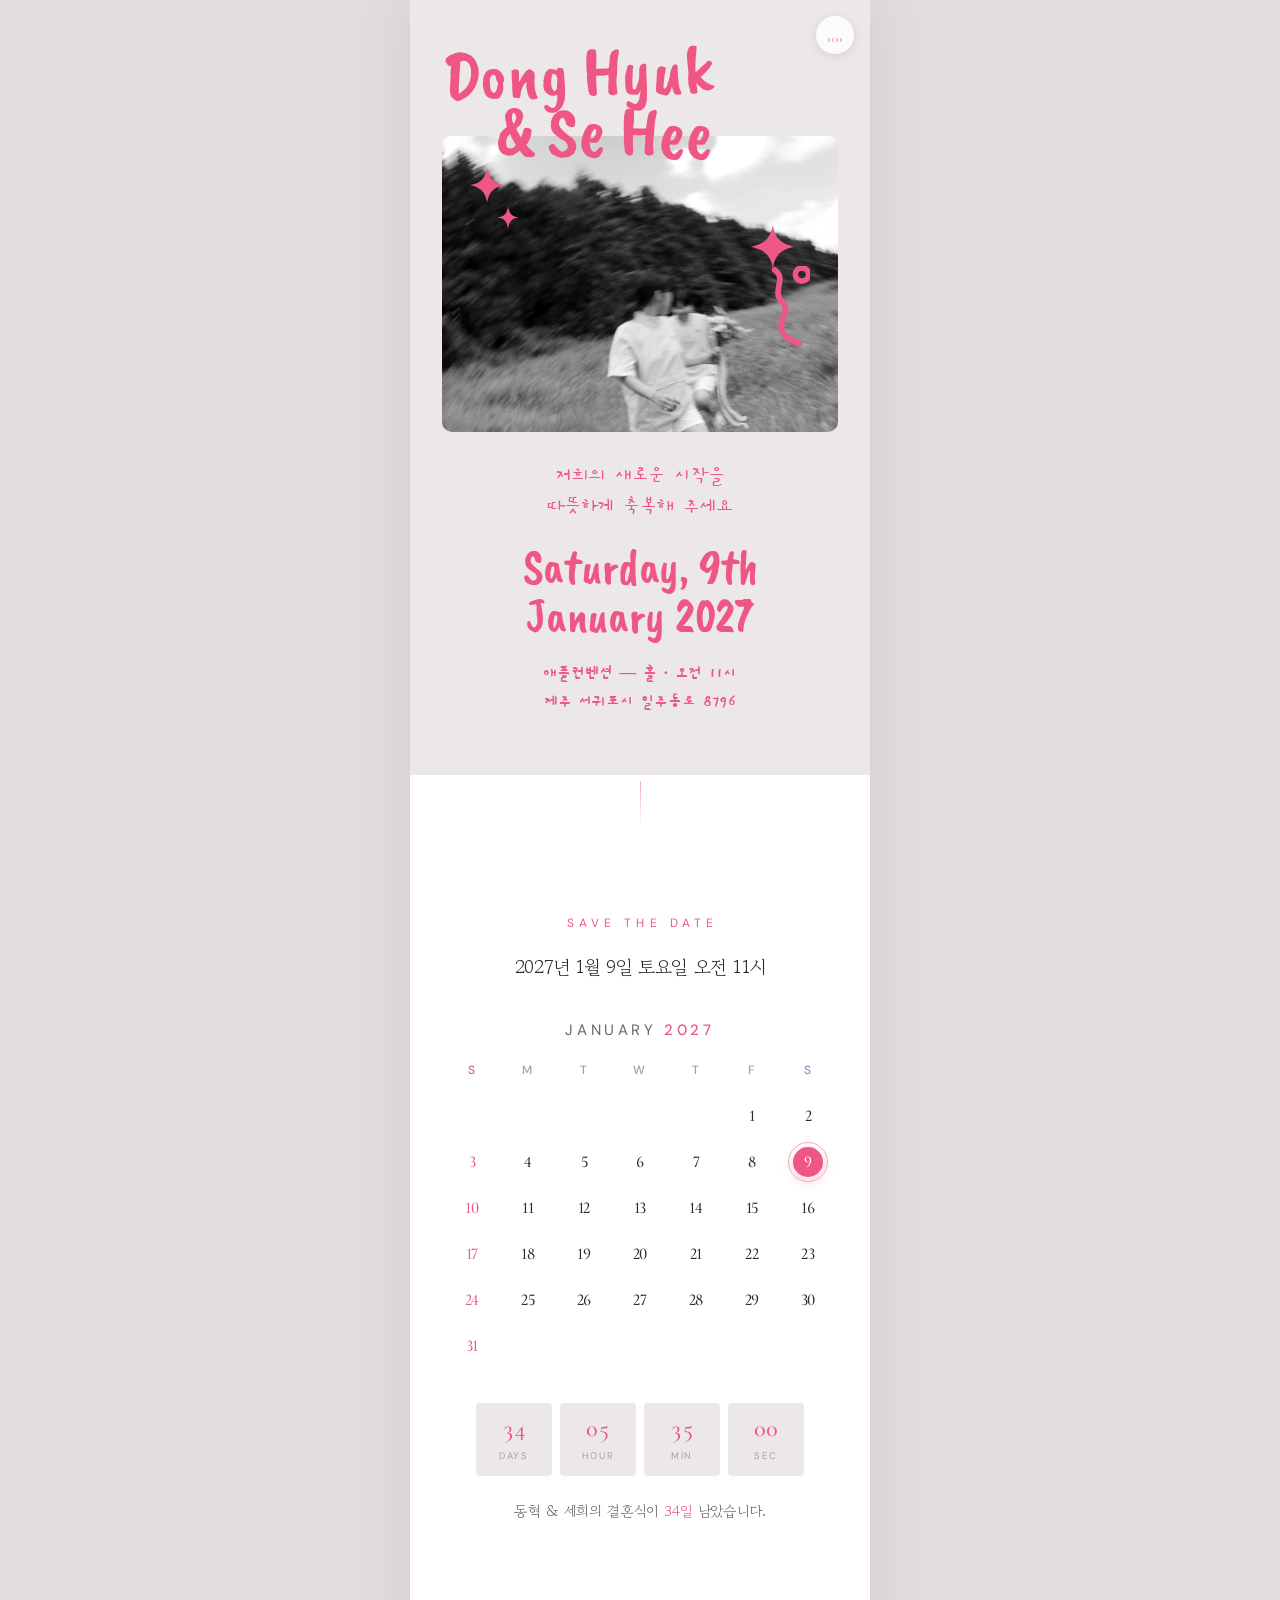
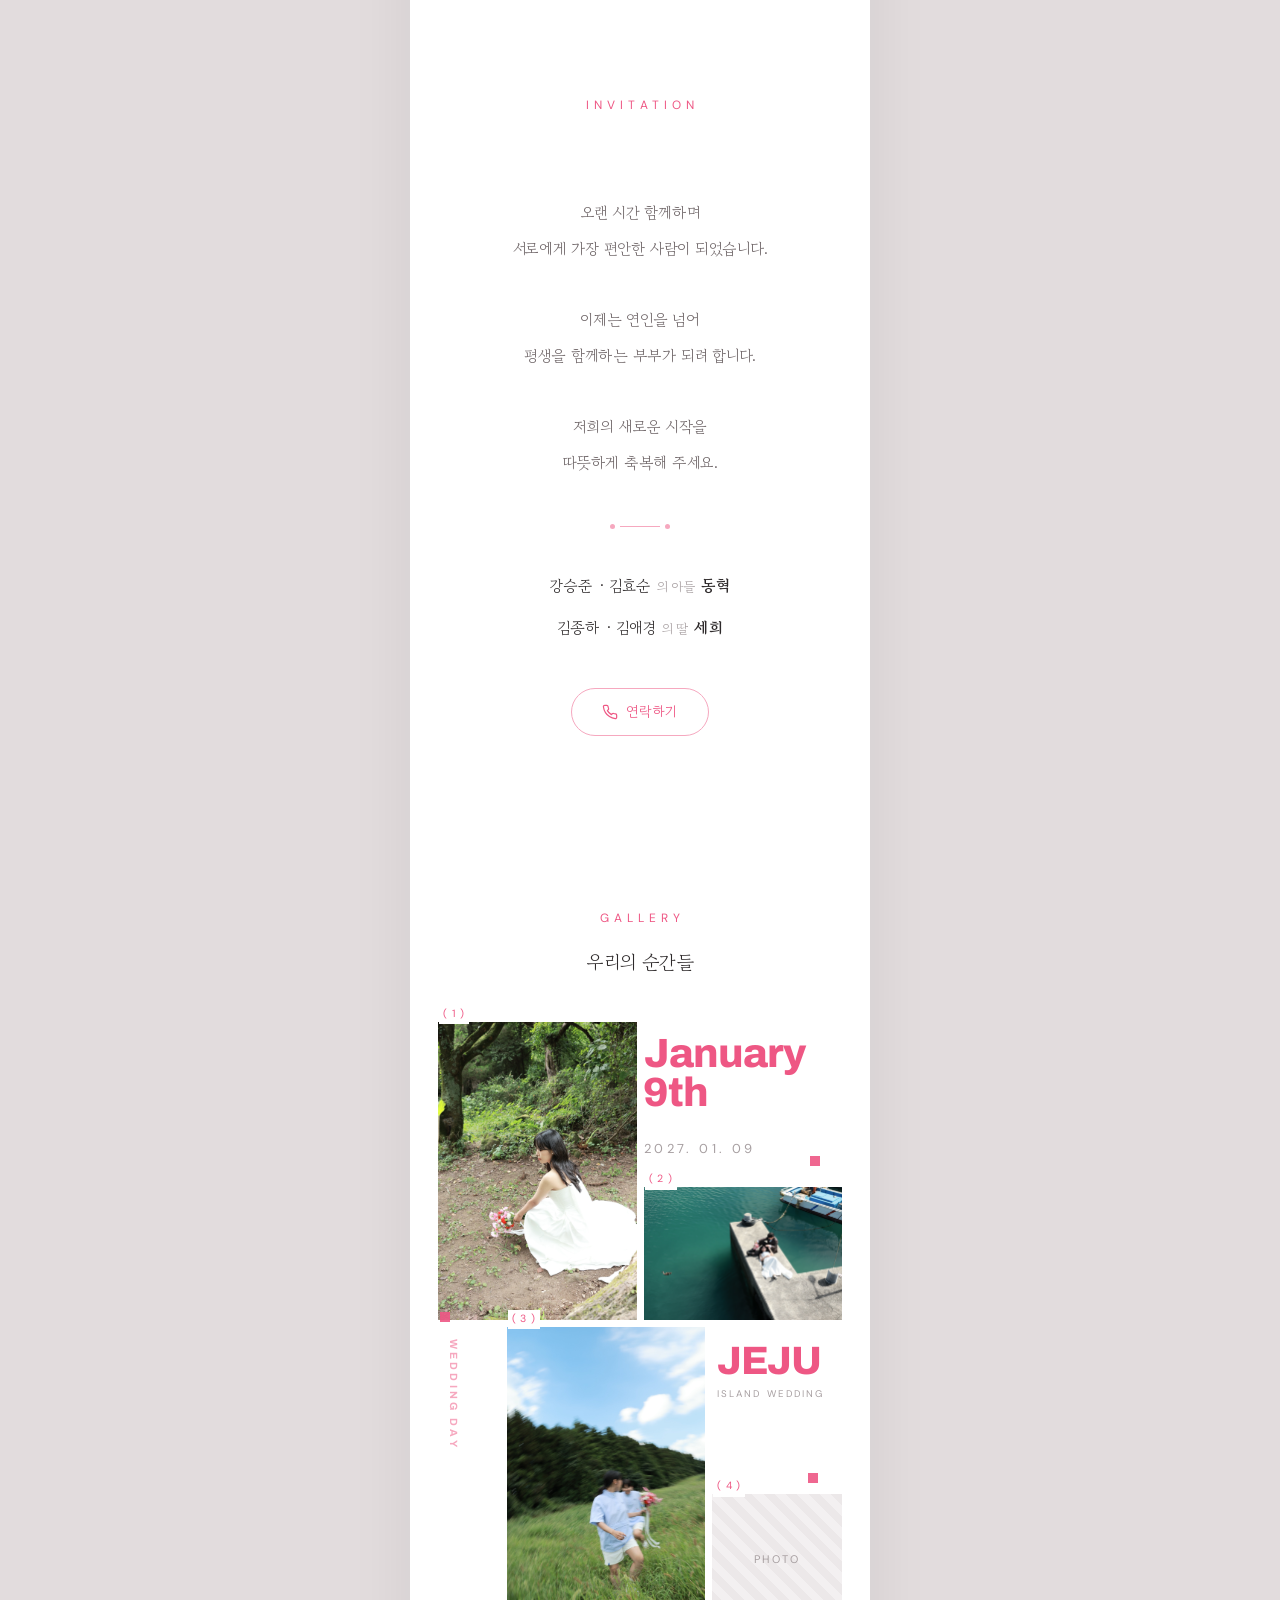
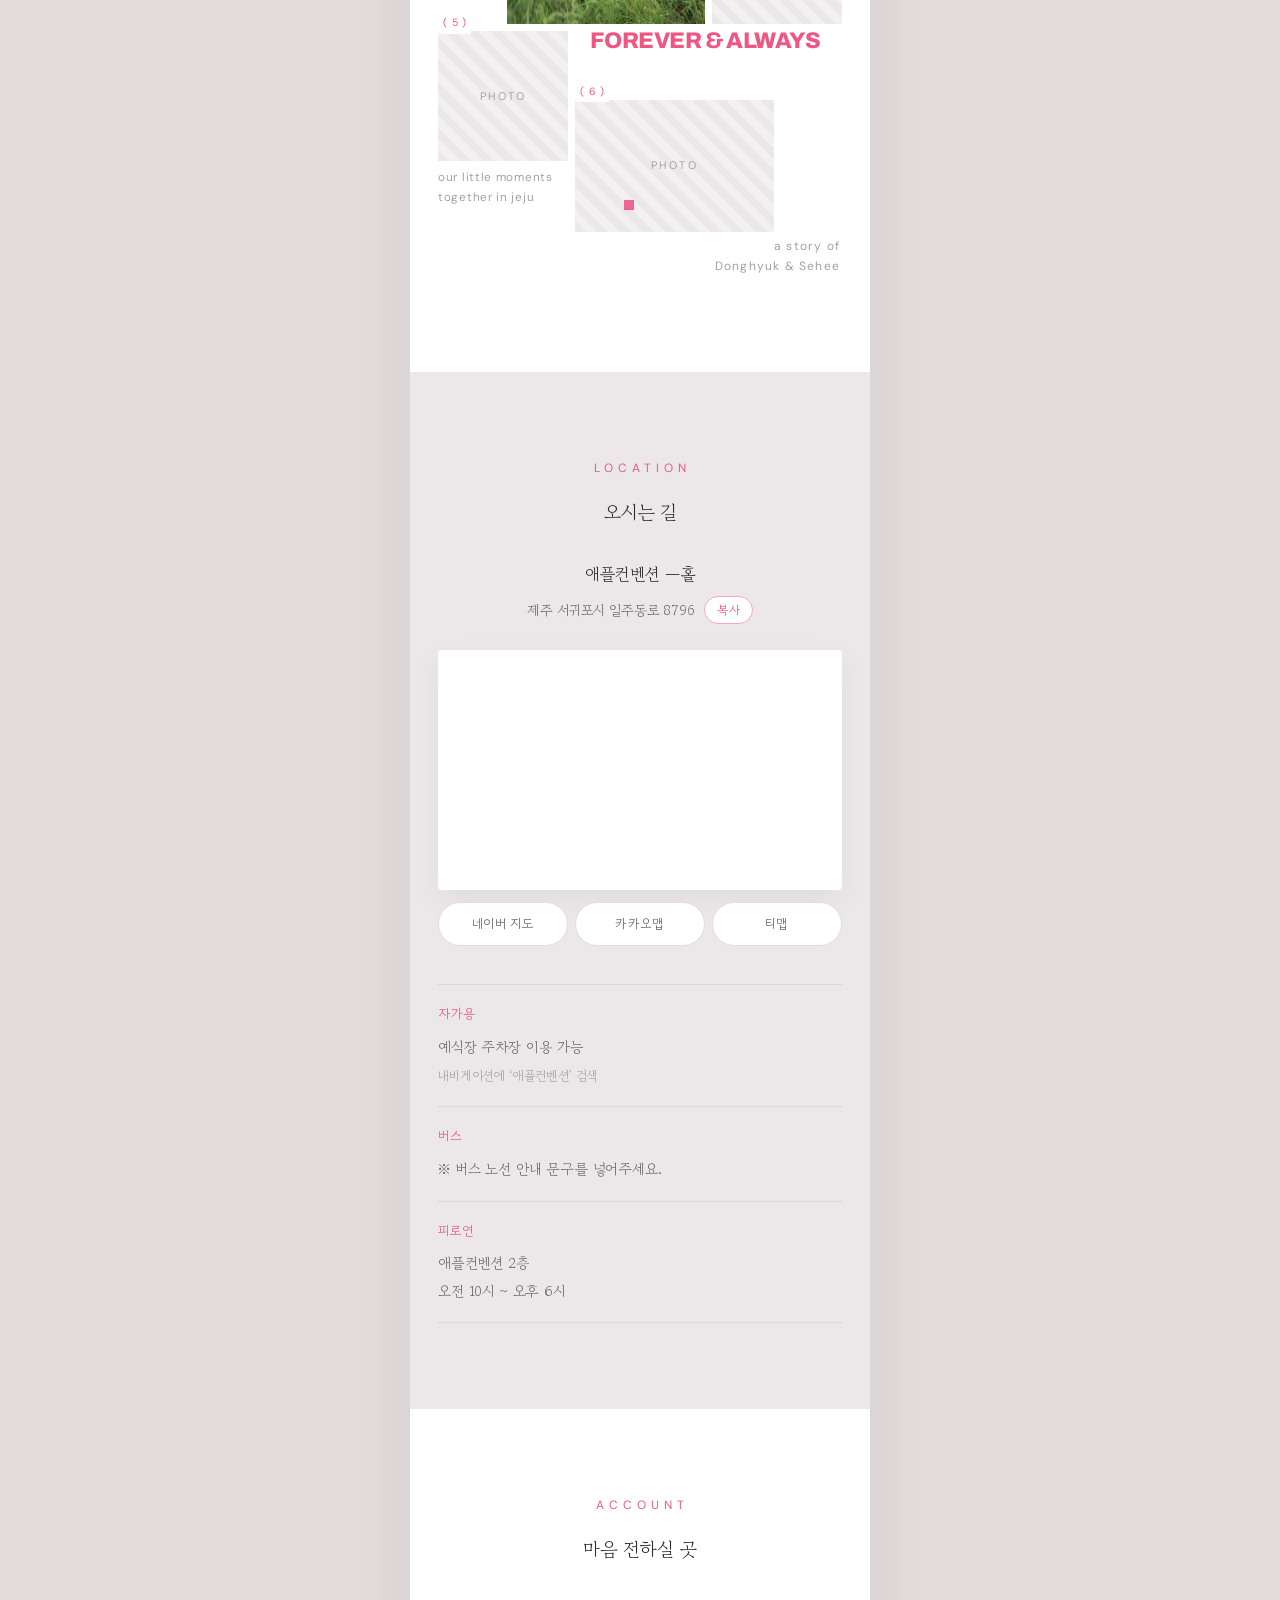
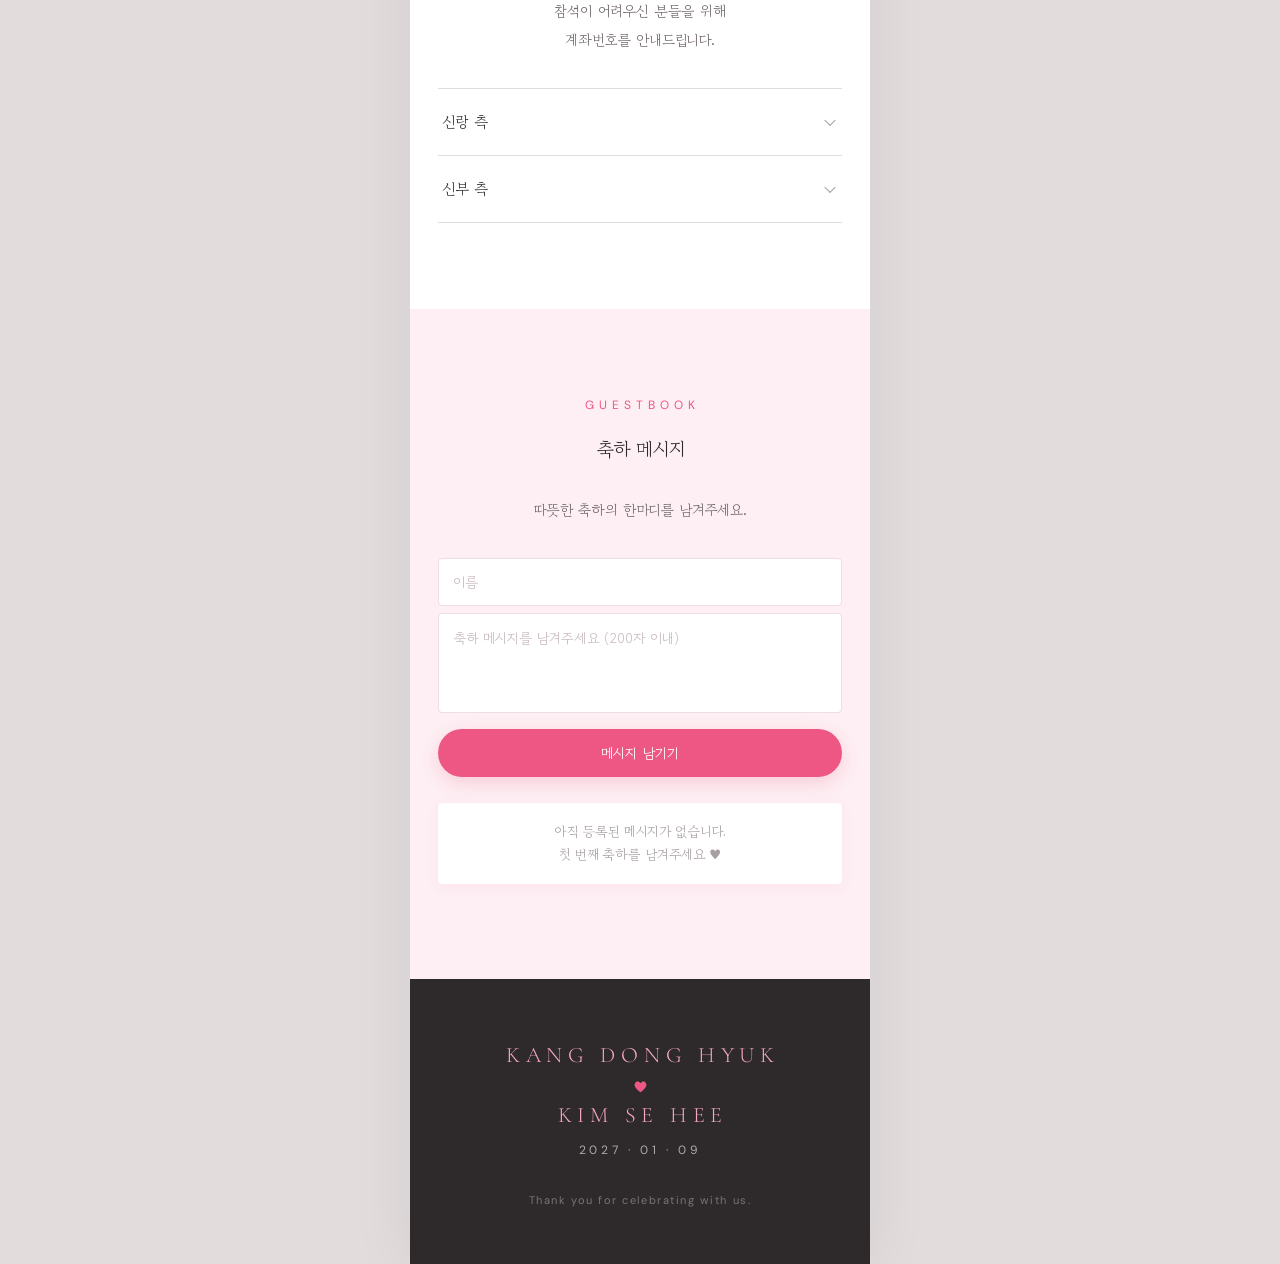
==== index.html @ 67ce6226 "🎉모청 v1" ====
<!doctype html>
<html lang="ko">
  <head>
    <meta charset="UTF-8" />
    <meta
      name="viewport"
      content="width=device-width, initial-scale=1.0, maximum-scale=1.0, user-scalable=no"
    />
    <title>강동혁 ♥ 김세희 결혼합니다</title>

    <meta property="og:type" content="website" />
    <meta property="og:title" content="강동혁 ♥ 김세희 결혼합니다" />
    <meta
      property="og:description"
      content="2027년 1월 9일 토요일 오전 11시, 애플컨벤션"
    />
    <meta property="og:image" content="images/photo3.jpg" />

    <link rel="preconnect" href="https://fonts.googleapis.com" />
    <link rel="preconnect" href="https://fonts.gstatic.com" crossorigin />
    <link
      href="https://fonts.googleapis.com/css2?family=Archivo:wght@700;800&family=Caveat+Brush&family=DM+Sans:wght@400;500&family=Pacifico&family=Gaegu:wght@400;700&family=Gowun+Batang:wght@400;700&family=Gowun+Dodum&family=Parisienne&family=Cormorant+Garamond:wght@300;400;500&display=swap"
      rel="stylesheet"
    />
    <link rel="stylesheet" href="style.css" />
  </head>
  <body>
    <!-- ===== BGM 토글 ===== -->
    <button
      class="bgm-btn"
      id="bgmBtn"
      type="button"
      aria-label="배경음악 재생/정지"
      aria-pressed="false"
    >
      <span class="bgm-ico" aria-hidden="true">
        <i></i><i></i><i></i><i></i>
      </span>
    </button>
    <audio id="bgm" loop preload="none" src="audio/bgm.mp3"></audio>

    <main class="wrap">
      <!-- ===== 1. HERO ===== -->
      <section class="hero" id="hero">
        <!-- =========================================================
         [보류] 기존 히어로 — 스냅 위에 손글씨 이름 / 손그림 데코 버전
         되돌리려면 아래 주석을 풀고(안쪽 [[ ]] 는 주석 기호로 복원), 현재의 .hero__poster 블록을 지우세요.
         ========================================================= -->
        <!--
    <div class="hero__photo">
          <img
            src="images/photo3.jpg"
            alt="신랑 강동혁과 신부 김세희의 웨딩 스냅 사진"
          />
          <div class="hero__veil"></div>

          <p class="hero__quote reveal">
            LOVE IS NOT FINDING SOMEONE TO LIVE WITH,<br />
            BUT FINDING SOMEONE YOU<br />
            CANNOT LIVE WITHOUT.
          </p>
          <p class="hero__date-en reveal">2027. 01. 09</p>

          [[ 손그림 데코 ]]
          <svg
            class="doodle doodle--ring"
            viewBox="0 0 90 60"
            aria-hidden="true"
          >
            <circle cx="32" cy="32" r="20" />
            <circle cx="56" cy="26" r="20" />
          </svg>
          <svg
            class="doodle doodle--star"
            viewBox="0 0 48 48"
            aria-hidden="true"
          >
            <path
              d="M24 3 L29 18 L45 18 L32 28 L37 44 L24 34 L11 44 L16 28 L3 18 L19 18 Z"
            />
          </svg>
          <svg
            class="doodle doodle--heart"
            viewBox="0 0 40 36"
            aria-hidden="true"
          >
            <path
              d="M20 33 C6 23 2 15 7 9 C11 4 18 6 20 11 C22 6 29 4 33 9 C38 15 34 23 20 33 Z"
            />
          </svg>

          <h1 class="hero__names reveal">
            <span>Dong&nbsp;Hyuk</span>
            <span class="amp">&amp;</span>
            <span>Se&nbsp;Hee</span>
          </h1>
          <p class="hero__sub reveal">TWO LIVES, ONE LOVE</p>
        </div>
    -->

        <!-- ===== 첫페이지 레퍼런스 2 — 마커 손글씨 포스터 ===== -->
        <!-- =========================================================
             [보류] 레퍼런스 2 — 마커 손글씨 포스터 버전
             ========================================================= -->

        <div class="hero__board">
          <h1 class="hero__hand reveal">
            <span>Dong Hyuk</span>
            <span>&amp; Se Hee</span>
          </h1>

          <figure class="hero__shot reveal">
            <img
              src="images/photo3.jpg"
              alt="신랑 강동혁과 신부 김세희의 웨딩 스냅 사진"
            />

            <!-- [[ 손그림 낙서 ]] -->
            <svg class="hd hd--spark" viewBox="0 0 54 76" aria-hidden="true">
              <path
                d="M18 0 C20 11 25 16 36 18 C25 20 20 25 18 36 C16 25 11 20 0 18 C11 16 16 11 18 0 Z"
              />
              <path
                d="M40 40 C41 48 44 51 51 52 C44 53 41 56 40 64 C39 56 36 53 29 52 C36 51 39 48 40 40 Z"
              />
            </svg>
            <svg class="hd hd--star" viewBox="0 0 44 44" aria-hidden="true">
              <path
                d="M22 0 C24 13 30 19 44 22 C30 25 24 31 22 44 C20 31 14 25 0 22 C14 19 20 13 22 0 Z"
              />
            </svg>
            <svg class="hd hd--swirl" viewBox="0 0 46 86" aria-hidden="true">
              <path
                d="M8 4 C22 14 4 26 16 38 C27 49 8 60 18 72 C22 77 28 80 34 82"
              />
              <circle cx="37" cy="9" r="7" />
            </svg>
          </figure>

          <p class="hero__note reveal">
            저희의 새로운 시작을<br />따뜻하게 축복해 주세요
          </p>

          <p class="hero__big reveal">Saturday, 9th<br />January 2027</p>

          <p class="hero__where reveal">
            애플컨벤션 — 홀 · 오전 11시<br />제주 서귀포시 일주동로 8796
          </p>
        </div>

        <!-- ===== 첫페이지 레퍼런스 1 — 핑크 손글씨 포스터 ===== -->
        <!-- <div class="hero__poster">
          <img
            class="hero__bg"
            src="images/photo3.jpg"
            alt="신랑 강동혁과 신부 김세희의 웨딩 스냅 사진"
          />
          <span class="hero__wash" aria-hidden="true"></span>

          <p class="hero__type reveal">
            LOVE IS NOT FINDING SOMEONE TO LIVE WITH,<br />
            BUT FINDING SOMEONE YOU<br />
            CANNOT LIVE WITHOUT.
          </p>

          <p class="hero__stamp reveal">2027.01.09</p>

          <p class="hero__motto reveal">TWO LIVES<br />ONE LOVE</p>

          <h1 class="hero__script reveal">
            <span>Dong Hyuk</span>
            <span>&amp; Se Hee</span>
          </h1>

          <svg class="dd dd--ring" viewBox="0 0 92 62" aria-hidden="true">
            <circle cx="33" cy="33" r="21" />
            <circle cx="58" cy="26" r="21" />
          </svg>
          <svg class="dd dd--heart1" viewBox="0 0 40 36" aria-hidden="true">
            <path
              d="M20 33 C6 23 2 15 7 9 C11 4 18 6 20 11 C22 6 29 4 33 9 C38 15 34 23 20 33 Z"
            />
          </svg>
          <svg class="dd dd--heart2" viewBox="0 0 40 36" aria-hidden="true">
            <path
              d="M20 33 C6 23 2 15 7 9 C11 4 18 6 20 11 C22 6 29 4 33 9 C38 15 34 23 20 33 Z"
            />
          </svg>
          <svg class="dd dd--curl" viewBox="0 0 34 42" aria-hidden="true">
            <path
              d="M30 5 C18 -1 5 9 10 21 C13 30 26 31 27 23 C28 16 16 14 10 21 C4 28 8 37 16 39"
            />
          </svg>
          <svg class="dd dd--arrow" viewBox="0 0 38 48" aria-hidden="true">
            <path d="M9 3 C26 7 34 19 25 29 C19 37 9 35 7 27" />
            <path d="M3 36 L8 26 L17 31" />
          </svg>
          <svg class="dd dd--star1" viewBox="0 0 48 46" aria-hidden="true">
            <path
              d="M24 3 L30 17 L45 18 L33 28 L37 43 L24 34 L11 43 L15 28 L3 18 L18 17 Z"
            />
          </svg>
          <svg class="dd dd--star2" viewBox="0 0 48 46" aria-hidden="true">
            <path
              d="M24 2 L31 16 L46 18 L34 28 L38 44 L24 35 L10 44 L14 28 L2 18 L17 16 Z"
            />
          </svg>
          <svg class="dd dd--cam" viewBox="0 0 64 46" aria-hidden="true">
            <path
              d="M7 13 h9 l4-6 h24 l4 6 h9 a4 4 0 0 1 4 4 v21 a4 4 0 0 1 -4 4 H7 a4 4 0 0 1 -4 -4 V17 a4 4 0 0 1 4 -4 Z"
            />
            <circle cx="32" cy="27" r="9" />
          </svg>
          <svg class="dd dd--sign" viewBox="0 0 58 28" aria-hidden="true">
            <path
              d="M2 19 C8 6 15 8 14 17 C13 24 21 23 25 15 C28 8 33 8 33 16 C33 23 41 23 47 12 C50 7 54 6 56 9"
            />
          </svg>
        </div> -->

        <!-- <div class="hero__info">
          <p class="hero__kr">강동혁 <em>&amp;</em> 김세희</p>
          <p class="hero__meta">
            2027년 1월 9일 토요일 오전 11시<br />애플컨벤션
          </p>
        </div> -->

        <span class="scroll-hint" aria-hidden="true"></span>
      </section>

      <!-- ===== 2. 캘린더 & D-DAY ===== -->
      <section class="sec sec--date">
        <p class="sec__eyebrow reveal">SAVE THE DATE</p>
        <h2 class="sec__title reveal">2027년 1월 9일 토요일 오전 11시</h2>

        <div class="calendar reveal" id="calendar">
          <p class="calendar__month">JANUARY <b>2027</b></p>
          <table class="calendar__table">
            <thead>
              <tr>
                <th class="sun">S</th>
                <th>M</th>
                <th>T</th>
                <th>W</th>
                <th>T</th>
                <th>F</th>
                <th class="sat">S</th>
              </tr>
            </thead>
            <tbody id="calBody"></tbody>
          </table>
        </div>

        <div class="dday reveal" id="dday">
          <ul class="dday__clock">
            <li><b id="ddD">00</b><span>DAYS</span></li>
            <li><b id="ddH">00</b><span>HOUR</span></li>
            <li><b id="ddM">00</b><span>MIN</span></li>
            <li><b id="ddS">00</b><span>SEC</span></li>
          </ul>
          <p class="dday__msg" id="ddayMsg"></p>
        </div>
      </section>

      <!-- ===== 3. 초대글 ===== -->
      <section class="sec sec--invite">
        <p class="sec__eyebrow reveal">INVITATION</p>
        <h2 class="sec__title reveal">소중한 분들을 초대합니다</h2>

        <p class="invite__msg reveal">
          오랜 시간 함께하며<br />
          서로에게 가장 편안한 사람이 되었습니다.<br /><br />
          이제는 연인을 넘어<br />
          평생을 함께하는 부부가 되려 합니다.<br /><br />
          저희의 새로운 시작을<br />
          따뜻하게 축복해 주세요.
        </p>

        <div class="divider reveal"><span></span></div>

        <ul class="parents reveal">
          <li>
            <span class="parents__name">강승준 · 김효순</span>
            <span class="parents__rel">의 아들</span>
            <strong>동혁</strong>
          </li>
          <li>
            <span class="parents__name">김종하 · 김애경</span>
            <span class="parents__rel">의 딸</span>
            <strong>세희</strong>
          </li>
        </ul>

        <button
          class="btn btn--line reveal"
          type="button"
          data-sheet-open="contactSheet"
        >
          <svg class="btn__ico" viewBox="0 0 24 24" aria-hidden="true">
            <path
              d="M22 16.92v3a2 2 0 0 1-2.18 2 19.79 19.79 0 0 1-8.63-3.07 19.5 19.5 0 0 1-6-6A19.79 19.79 0 0 1 2.12 4.18 2 2 0 0 1 4.11 2h3a2 2 0 0 1 2 1.72c.12.96.36 1.9.7 2.81a2 2 0 0 1-.45 2.11L8.09 9.91a16 16 0 0 0 6 6l1.27-1.27a2 2 0 0 1 2.11-.45c.91.34 1.85.58 2.81.7A2 2 0 0 1 22 16.92Z"
            />
          </svg>
          연락하기
        </button>
      </section>

      <!-- ===== 4. 갤러리 ===== -->
      <section class="sec sec--gallery">
        <p class="sec__eyebrow reveal">GALLERY</p>
        <h2 class="sec__title reveal">우리의 순간들</h2>

        <div class="mosaic" id="mosaic">
          <figure class="mosaic__item m1 reveal" data-idx="0">
            <span class="mosaic__no">( 1 )</span>
            <img src="images/photo1.jpg" alt="웨딩 스냅 1" loading="lazy" />
          </figure>
          <figure class="mosaic__item m2 reveal" data-idx="1">
            <span class="mosaic__no">( 2 )</span>
            <img src="images/photo2.jpg" alt="웨딩 스냅 2" loading="lazy" />
          </figure>
          <figure class="mosaic__item m3 reveal" data-idx="2">
            <span class="mosaic__no">( 3 )</span>
            <img src="images/photo3.jpg" alt="웨딩 스냅 3" loading="lazy" />
          </figure>

          <!-- 사진 추가 자리 (images/photo4.jpg … 넣고 placeholder 클래스만 지우면 됩니다) -->
          <figure class="mosaic__item m4 placeholder reveal">
            <span class="mosaic__no">( 4 )</span>
          </figure>
          <figure class="mosaic__item m5 placeholder reveal">
            <span class="mosaic__no">( 5 )</span>
          </figure>
          <figure class="mosaic__item m6 placeholder reveal">
            <span class="mosaic__no">( 6 )</span>
          </figure>

          <!-- 여백을 채우는 웨딩 타이포 (장식용) -->
          <p class="gw gw--just reveal" aria-hidden="true">
            <span>January</span><span>9th</span>
          </p>
          <p class="gw gw--date reveal" aria-hidden="true">2027. 01. 09</p>
          <p class="gw gw--vert reveal" aria-hidden="true">WEDDING DAY</p>
          <p class="gw gw--jeju reveal" aria-hidden="true">
            <b>JEJU</b><span>ISLAND WEDDING</span>
          </p>
          <p class="gw gw--forever reveal" aria-hidden="true">
            forever &amp; always
          </p>
          <p class="gw gw--note reveal" aria-hidden="true">
            our little moments<br />together in jeju
          </p>

          <i class="sq sq1" aria-hidden="true"></i>
          <i class="sq sq2" aria-hidden="true"></i>
          <i class="sq sq3" aria-hidden="true"></i>
          <i class="sq sq4" aria-hidden="true"></i>
          <span class="mosaic__caption" aria-hidden="true"
            >a story of<br />Donghyuk &amp; Sehee</span
          >
        </div>
      </section>

      <!-- ===== 5. 오시는 길 ===== -->
      <section class="sec sec--map">
        <p class="sec__eyebrow reveal">LOCATION</p>
        <h2 class="sec__title reveal">오시는 길</h2>

        <p class="map__place reveal">애플컨벤션 —홀</p>
        <p class="map__addr reveal">
          제주 서귀포시 일주동로 8796
          <button
            class="chip chip--copy"
            type="button"
            data-copy="제주 서귀포시 일주동로 8796"
            data-label="주소"
          >
            복사
          </button>
        </p>

        <div class="map__embed reveal">
          <iframe
            title="애플컨벤션 위치 지도"
            src="https://maps.google.com/maps?q=%EC%A0%9C%EC%A3%BC%20%EC%84%9C%EA%B7%80%ED%8F%AC%EC%8B%9C%20%EC%9D%BC%EC%A3%BC%EB%8F%99%EB%A1%9C%208796&z=16&output=embed"
            loading="lazy"
            referrerpolicy="no-referrer-when-downgrade"
          ></iframe>
        </div>

        <div class="map__apps reveal">
          <a
            class="btn btn--app"
            href="https://map.naver.com/p/search/제주%20서귀포시%20일주동로%208796"
            target="_blank"
            rel="noopener"
            >네이버 지도</a
          >
          <a
            class="btn btn--app"
            href="https://map.kakao.com/?q=제주%20서귀포시%20일주동로%208796"
            target="_blank"
            rel="noopener"
            >카카오맵</a
          >
          <a
            class="btn btn--app"
            href="https://tmap.life/route?goalname=애플컨벤션"
            target="_blank"
            rel="noopener"
            >티맵</a
          >
        </div>

        <dl class="way reveal">
          <div>
            <dt>자가용</dt>
            <dd>
              예식장 주차장 이용 가능<br /><span class="muted"
                >내비게이션에 ‘애플컨벤션’ 검색</span
              >
            </dd>
          </div>
          <div>
            <dt>버스</dt>
            <dd class="muted">※ 버스 노선 안내 문구를 넣어주세요.</dd>
          </div>
          <div>
            <dt>피로연</dt>
            <dd>애플컨벤션 2층<br />오전 10시 ~ 오후 6시</dd>
          </div>
        </dl>
      </section>

      <!-- ===== 6. 마음 전하실 곳 ===== -->
      <section class="sec sec--account">
        <p class="sec__eyebrow reveal">ACCOUNT</p>
        <h2 class="sec__title reveal">마음 전하실 곳</h2>
        <p class="sec__desc reveal">
          참석이 어려우신 분들을 위해<br />계좌번호를 안내드립니다.
        </p>

        <div class="acc reveal">
          <details class="acc__group">
            <summary><span>신랑 측</span></summary>
            <ul class="acc__list">
              <li>
                <div class="acc__who"><b>신랑</b> 강동혁</div>
                <div class="acc__row">
                  <span class="acc__num">농협은행 356-7559-4351-43</span>
                  <button
                    class="chip chip--copy"
                    type="button"
                    data-copy="356-7559-4351-43"
                    data-label="신랑 계좌번호"
                  >
                    복사
                  </button>
                </div>
              </li>
              <li>
                <div class="acc__who"><b>아버님 · 어머님</b> 김효순</div>
                <div class="acc__row">
                  <span class="acc__num">농협은행 977-12-219-112</span>
                  <button
                    class="chip chip--copy"
                    type="button"
                    data-copy="977-12-219-112"
                    data-label="신랑 혼주 계좌번호"
                  >
                    복사
                  </button>
                </div>
              </li>
            </ul>
          </details>

          <details class="acc__group">
            <summary><span>신부 측</span></summary>
            <ul class="acc__list">
              <li>
                <div class="acc__who"><b>신부</b> 김세희</div>
                <div class="acc__row">
                  <span class="acc__num">농협은행 356-1367-1824-33</span>
                  <button
                    class="chip chip--copy"
                    type="button"
                    data-copy="356-1367-1824-33"
                    data-label="신부 계좌번호"
                  >
                    복사
                  </button>
                </div>
              </li>
              <li>
                <div class="acc__who"><b>아버님 · 어머님</b> 김세희(딸)</div>
                <div class="acc__row">
                  <span class="acc__num">농협은행 351-1024-2323-73</span>
                  <button
                    class="chip chip--copy"
                    type="button"
                    data-copy="351-1024-2323-73"
                    data-label="신부 혼주 계좌번호"
                  >
                    복사
                  </button>
                </div>
              </li>
            </ul>
          </details>
        </div>
      </section>

      <!-- ===== 7. 방명록 ===== -->
      <section class="sec sec--guest">
        <p class="sec__eyebrow reveal">GUESTBOOK</p>
        <h2 class="sec__title reveal">축하 메시지</h2>
        <p class="sec__desc reveal">따뜻한 축하의 한마디를 남겨주세요.</p>

        <form class="gb__form reveal" id="gbForm" autocomplete="off">
          <input
            type="text"
            id="gbName"
            maxlength="12"
            placeholder="이름"
            required
          />
          <textarea
            id="gbMsg"
            rows="3"
            maxlength="200"
            placeholder="축하 메시지를 남겨주세요 (200자 이내)"
            required
          ></textarea>
          <button class="btn btn--solid" type="submit">메시지 남기기</button>
        </form>

        <ul class="gb__list" id="gbList"></ul>
        <button class="btn btn--line btn--sm hidden" id="gbMore" type="button">
          더보기
        </button>
      </section>

      <!-- ===== FOOTER ===== -->
      <footer class="footer">
        <p class="footer__names">
          <span>KANG DONG HYUK</span>
          <svg class="footer__heart" viewBox="0 0 24 22" aria-hidden="true">
            <path
              d="M12 21 C3.5 14.5 1 10 3.5 6 C5.6 2.7 10 3.2 12 6.5 C14 3.2 18.4 2.7 20.5 6 C23 10 20.5 14.5 12 21 Z"
            />
          </svg>
          <span>KIM SE HEE</span>
        </p>
        <p class="footer__date">2027 · 01 · 09</p>
        <p class="footer__copy">Thank you for celebrating with us.</p>
      </footer>
    </main>

    <!-- ===== 연락처 시트 ===== -->
    <div class="sheet" id="contactSheet" hidden>
      <div class="sheet__dim" data-sheet-close></div>
      <div
        class="sheet__panel"
        role="dialog"
        aria-modal="true"
        aria-label="혼주에게 연락하기"
      >
        <button
          class="sheet__x"
          type="button"
          data-sheet-close
          aria-label="닫기"
        ></button>
        <p class="sheet__title">연락하기</p>

        <div class="contact">
          <p class="contact__side">신랑 측</p>
          <ul>
            <li>
              <span class="contact__rel">신랑</span
              ><span class="contact__name">강동혁</span>
              <a
                class="ic ic--tel"
                href="tel:010-7559-4351"
                aria-label="신랑에게 전화"
              ></a>
              <a
                class="ic ic--sms"
                href="sms:010-7559-4351"
                aria-label="신랑에게 문자"
              ></a>
            </li>
            <li>
              <span class="contact__rel">아버지</span
              ><span class="contact__name">강승준</span>
              <a
                class="ic ic--tel"
                href="tel:010-7979-4351"
                aria-label="신랑 아버지에게 전화"
              ></a>
              <a
                class="ic ic--sms"
                href="sms:010-7979-4351"
                aria-label="신랑 아버지에게 문자"
              ></a>
            </li>
            <li>
              <span class="contact__rel">어머니</span
              ><span class="contact__name">김효순</span>
              <a
                class="ic ic--tel"
                href="tel:010-2699-1433"
                aria-label="신랑 어머니에게 전화"
              ></a>
              <a
                class="ic ic--sms"
                href="sms:010-2699-1433"
                aria-label="신랑 어머니에게 문자"
              ></a>
            </li>
          </ul>

          <p class="contact__side">신부 측</p>
          <ul>
            <li>
              <span class="contact__rel">신부</span
              ><span class="contact__name">김세희</span>
              <a
                class="ic ic--tel"
                href="tel:010-5792-1758"
                aria-label="신부에게 전화"
              ></a>
              <a
                class="ic ic--sms"
                href="sms:010-5792-1758"
                aria-label="신부에게 문자"
              ></a>
            </li>
            <li>
              <span class="contact__rel">아버지</span
              ><span class="contact__name">김종하</span>
              <a
                class="ic ic--tel"
                href="tel:010-9487-3088"
                aria-label="신부 아버지에게 전화"
              ></a>
              <a
                class="ic ic--sms"
                href="sms:010-9487-3088"
                aria-label="신부 아버지에게 문자"
              ></a>
            </li>
            <li>
              <span class="contact__rel">어머니</span
              ><span class="contact__name">김애경</span>
              <a
                class="ic ic--tel"
                href="tel:010-7922-7756"
                aria-label="신부 어머니에게 전화"
              ></a>
              <a
                class="ic ic--sms"
                href="sms:010-7922-7756"
                aria-label="신부 어머니에게 문자"
              ></a>
            </li>
          </ul>
        </div>
      </div>
    </div>

    <!-- ===== 갤러리 라이트박스 ===== -->
    <div class="lb" id="lightbox" hidden>
      <button
        class="lb__x"
        type="button"
        id="lbClose"
        aria-label="닫기"
      ></button>
      <button
        class="lb__nav lb__nav--prev"
        type="button"
        id="lbPrev"
        aria-label="이전 사진"
      ></button>
      <img class="lb__img" id="lbImg" src="" alt="" />
      <button
        class="lb__nav lb__nav--next"
        type="button"
        id="lbNext"
        aria-label="다음 사진"
      ></button>
      <p class="lb__count" id="lbCount"></p>
    </div>

    <div class="toast" id="toast" role="status" aria-live="polite"></div>

    <script src="script.js"></script>
  </body>
</html>
---- style.css ----
/* =========================================================
   강동혁 ♥ 김세희 모바일 청첩장
   컨셉 : 깔끔 + 포근 / 여백 / White · Beige(#ECE8E9) · Pink(#EE5784)
   ========================================================= */

/* ---------------------------------------------------------
   Dr (Production Type) — 유료 / 라틴 전용 폰트.
   fonts/ 폴더에 Dr-Regular.woff2 를 넣으면 자동 적용됩니다.
   파일이 없으면 아래 폴백(DM Sans → Gowun Dodum)으로 표시됩니다.
   --------------------------------------------------------- */
@font-face{
  font-family:'Dr';
  src:url('fonts/Dr-Regular.woff2') format('woff2'),
      url('fonts/Dr-Regular.woff')  format('woff'),
      url('fonts/Dr-Regular.otf')   format('opentype'),
      url('fonts/Dr-Regular.ttf')   format('truetype');
  font-weight:400;
  font-style:normal;
  font-display:swap;
}

:root{
  --white:#FFFFFF;
  --beige:#ECE8E9;
  --beige-dp:#E2DCDD;
  --pink:#EE5784;
  --pink-sb:#F6A8BF;
  --pink-tint:#FDEFF3;
  --ink:#2E2A2B;
  --ink-2:#6E6567;
  --ink-3:#A79FA1;

  --font-kr:'Gowun Batang', serif;
  --font-kr-sans:'Gowun Dodum', sans-serif;
  --font-en:'Cormorant Garamond', serif;
  --font-script:'Parisienne', cursive;
  /* 작은 글씨 전용 — Dr 는 한글이 없으므로 한글은 Gowun Dodum 으로 떨어집니다 */
  --font-sm:'Dr', 'DM Sans', 'Gowun Dodum', sans-serif;

  --pad:28px;
  --radius:4px;
  --ease:cubic-bezier(.22,.61,.36,1);
}

*,*::before,*::after{box-sizing:border-box;}
html{-webkit-text-size-adjust:100%;}
body{
  margin:0;
  background:var(--beige-dp);
  color:var(--ink);
  font-family:var(--font-kr);
  line-height:1.75;
  letter-spacing:-.01em;
  -webkit-font-smoothing:antialiased;
}
img{display:block;max-width:100%;}
button{font:inherit;color:inherit;cursor:pointer;border:0;background:none;}
a{color:inherit;text-decoration:none;}
ul,ol,dl,dd{margin:0;padding:0;list-style:none;}
h1,h2,p,figure{margin:0;}
.hidden{display:none !important;}
[hidden]{display:none !important;}
.muted{color:var(--ink-3);font-size:13px;}

/* ---------- 레이아웃 ---------- */
.wrap{
  max-width:460px;
  margin:0 auto;
  background:var(--white);
  overflow:hidden;
  box-shadow:0 0 60px rgba(0,0,0,.07);
}

.sec{
  padding:86px var(--pad);
  text-align:center;
  position:relative;
}
.sec--invite{background:var(--white);}
.sec--date{background:var(--white);}
.sec--gallery{background:var(--white);padding-bottom:70px;}
.sec--map{background:var(--beige);}
.sec--account{background:var(--white);}
.sec--guest{background:var(--pink-tint);}

.sec__eyebrow{
  font-family:var(--font-sm);
  font-size:12px;
  letter-spacing:.42em;
  color:var(--pink);
  margin-bottom:16px;
  text-indent:.42em;
}
.sec__title{
  font-size:19px;
  font-weight:400;
  letter-spacing:-.02em;
  margin-bottom:30px;
}
.sec__desc{
  font-size:14.5px;
  color:var(--ink-2);
  line-height:2;
  margin-bottom:34px;
}

/* 등장 애니메이션 */
.reveal{
  opacity:0;
  transform:translateY(22px);
  transition:opacity .9s var(--ease), transform .9s var(--ease);
}
.reveal.on{opacity:1;transform:none;}
@media (prefers-reduced-motion:reduce){
  .reveal{opacity:1;transform:none;transition:none;}
}

/* =========================================================
   1. HERO
   ========================================================= */
.hero{position:relative;background:var(--white);}
.hero__photo{
  position:relative;
  height:min(118vw, 560px);
  overflow:hidden;
  background:var(--beige);
}
.hero__photo img{
  width:100%;height:100%;
  object-fit:cover;
  filter:grayscale(.55) contrast(1.02) brightness(1.02);
  animation:heroZoom 14s var(--ease) forwards;
}
@keyframes heroZoom{from{transform:scale(1.1);}to{transform:scale(1);}}
.hero__veil{
  position:absolute;inset:0;
  background:
    linear-gradient(180deg, rgba(255,255,255,.55) 0%, rgba(255,255,255,0) 32%),
    linear-gradient(0deg, rgba(236,232,233,.85) 0%, rgba(236,232,233,0) 45%);
}

.hero__quote{
  position:absolute;top:34px;left:26px;
  font-family:var(--font-sm);
  font-size:11px;letter-spacing:.14em;line-height:1.85;
  color:var(--pink);
  text-align:left;
  transition-delay:.25s;
}
.hero__date-en{
  position:absolute;top:126px;right:26px;
  font-family:var(--font-sm);
  font-size:11px;letter-spacing:.24em;
  color:var(--ink-2);
  transition-delay:.35s;
}

.hero__names{
  position:absolute;left:24px;bottom:52px;
  font-family:var(--font-script);
  font-weight:400;
  font-size:clamp(44px, 14.5vw, 64px);
  line-height:.96;
  color:var(--pink);
  text-align:left;
  text-shadow:0 2px 18px rgba(255,255,255,.4);
  transition-delay:.45s;
}
.hero__names span{display:block;}
.hero__names .amp{
  display:inline-block;
  margin-left:4px;
  font-size:.62em;
  opacity:.85;
}
.hero__sub{
  position:absolute;right:26px;top:46%;
  font-family:var(--font-sm);
  font-size:11px;letter-spacing:.3em;
  color:var(--ink-2);
  text-align:right;
  transition-delay:.6s;
}

/* 손그림 데코 */
.doodle{
  position:absolute;
  fill:none;
  stroke:var(--pink);
  stroke-width:2.4;
  stroke-linecap:round;
  stroke-linejoin:round;
  opacity:.9;
}
.doodle--ring{top:72px;right:18px;width:76px;transform:rotate(-8deg);}
.doodle--star{top:57%;right:34px;width:38px;fill:var(--pink);stroke:none;opacity:.85;}
.doodle--heart{top:34%;left:30px;width:30px;}

.hero__info{
  padding:40px var(--pad) 22px;
  text-align:center;
}
.hero__kr{
  font-size:21px;letter-spacing:.06em;
}
.hero__kr em{
  font-style:normal;color:var(--pink);margin:0 6px;
}
.hero__meta{
  margin-top:14px;
  font-size:14px;line-height:2;color:var(--ink-2);
}

.scroll-hint{
  display:block;
  width:1px;height:46px;
  margin:6px auto 0;
  background:linear-gradient(var(--pink-sb), transparent);
  animation:hint 2.2s infinite;
}
@keyframes hint{
  0%{transform:scaleY(0);transform-origin:top;opacity:0;}
  40%{transform:scaleY(1);transform-origin:top;opacity:1;}
  70%{transform:scaleY(1);transform-origin:bottom;opacity:1;}
  100%{transform:scaleY(0);transform-origin:bottom;opacity:0;}
}

/* =========================================================
   1-c. HERO — 레퍼런스 2 (마커 손글씨 포스터)
   ========================================================= */
.hero__board{
  position:relative;
  padding:9% 7% 13%;
  background:var(--beige);
  text-align:center;
  overflow:hidden;
}

/* 큰 마커 손글씨 이름 */
.hero__hand{
  position:relative;
  z-index:2;
  margin:0 0 -7.5%;
  font-family:'Caveat Brush', cursive;
  font-weight:400;
  font-size:clamp(48px, 15.6vw, 72px);
  line-height:.86;
  letter-spacing:-.005em;
  color:var(--pink);
  text-align:left;
}
.hero__hand span{display:block;}
.hero__hand span:first-child{transform:rotate(-1.5deg);}
.hero__hand span:last-child{
  margin-left:14%;
  transform:rotate(1deg);
}

/* 흑백 사진 */
.hero__shot{
  position:relative;
  margin:0;
  border-radius:10px;
  overflow:hidden;
  line-height:0;
  transition-delay:.2s;
}
.hero__shot img{
  width:100%;
  aspect-ratio:4/3;
  object-fit:cover;
  filter:grayscale(1) contrast(1.06);
}

/* 사진 위 손그림 */
.hd{
  position:absolute;
  fill:var(--pink);
  stroke:none;
}
.hd--spark{top:11%;left:7%;width:13%;}
.hd--star{top:30%;right:11%;width:11%;}
.hd--swirl{
  top:44%;right:7%;width:11%;
  fill:none;
  stroke:var(--pink);
  stroke-width:6;
  stroke-linecap:round;
}
.hd--swirl circle{fill:none;}

/* 손글씨 본문 */
.hero__note{
  margin-top:7%;
  font-family:'Gaegu', cursive;
  font-weight:400;
  font-size:clamp(17px, 4.8vw, 21px);
  line-height:1.5;
  color:var(--pink);
  transition-delay:.3s;
}

/* 큰 손글씨 날짜 */
.hero__big{
  margin-top:5%;
  font-family:'Caveat Brush', cursive;
  font-size:clamp(34px, 10.5vw, 48px);
  line-height:1.02;
  color:var(--pink);
  transition-delay:.4s;
}

.hero__where{
  margin-top:5%;
  font-family:'Gaegu', cursive;
  font-weight:700;
  font-size:clamp(14px, 4vw, 17px);
  line-height:1.6;
  color:var(--pink);
  transition-delay:.5s;
}

/* =========================================================
   1-d. HERO — 레퍼런스 1 (핑크 손글씨 포스터)
   ========================================================= */
.hero__poster{
  position:relative;
  height:min(137vw, 630px);
  overflow:hidden;
  background:var(--beige);
  /* 타자기 문구용 — 시스템 모노로 웹폰트 추가 없이 */
  --font-type:'Courier New', Courier, monospace;
}
.hero__bg{
  width:100%;height:100%;
  object-fit:cover;
  filter:grayscale(1) contrast(1.1) brightness(1.02);
  animation:posterZoom 16s var(--ease) forwards;
}
@keyframes posterZoom{from{transform:scale(1.08);}to{transform:scale(1);}}
.hero__wash{
  position:absolute;inset:0;
  background:
    linear-gradient(180deg, rgba(255,255,255,.4) 0%, rgba(255,255,255,0) 26%),
    linear-gradient(0deg, rgba(255,255,255,.35) 0%, rgba(255,255,255,0) 42%);
}

/* 타자기 문구 */
.hero__type{
  position:absolute;top:3.5%;left:5%;
  font-family:var(--font-type);
  font-size:clamp(9.5px, 2.65vw, 12px);
  line-height:1.95;
  letter-spacing:.02em;
  color:var(--pink);
  text-align:left;
  transition-delay:.2s;
}
/* 날짜 스탬프 */
.hero__stamp{
  position:absolute;top:19%;left:63%;
  font-family:var(--font-type);
  font-size:clamp(10px, 2.8vw, 13px);
  letter-spacing:.3em;
  color:var(--ink-2);
  transform:rotate(-7deg);
  transition-delay:.3s;
}
/* TWO LIVES / ONE LOVE */
.hero__motto{
  position:absolute;top:44%;right:7%;
  font-family:var(--font-type);
  font-size:clamp(10px, 2.8vw, 13px);
  line-height:1.9;
  letter-spacing:.12em;
  color:var(--white);
  text-align:right;
  text-shadow:0 1px 6px rgba(0,0,0,.28);
  transition-delay:.4s;
}

/* 큰 손글씨 이름 — 오른쪽으로 흘러넘치게 */
.hero__script{
  position:absolute;left:4%;bottom:2%;
  margin:0;
  font-family:'Pacifico', cursive;
  font-weight:400;
  font-size:clamp(48px, 16.5vw, 76px);
  line-height:1.02;
  letter-spacing:-.01em;
  color:var(--pink);
  text-align:left;
  white-space:nowrap;
  transition-delay:.5s;
}
.hero__script span{display:block;}
.hero__script span:last-child{margin-left:3%;}

/* ---- 손그림 낙서 ---- */
.dd{
  position:absolute;
  fill:none;
  stroke:var(--pink);
  stroke-width:3;
  stroke-linecap:round;
  stroke-linejoin:round;
}
.dd--ring  {top:6.5%;  left:78%;  width:15%;}
.dd--heart1{top:27%;   left:26%;  width:6%;}
.dd--heart2{top:32%;   left:33%;  width:4.5%;}
.dd--curl  {top:27.5%; left:41%;  width:6.5%; stroke-width:3.4;}
.dd--arrow {top:34%;   left:69%;  width:7%;}
.dd--star1 {top:45%;   left:9%;   width:9%;}
.dd--star2 {top:52%;   left:79%;  width:11%; fill:var(--pink); stroke:none;}
.dd--cam   {top:62%;   left:78%;  width:16%;}
.dd--sign  {
  top:68%; left:60%; width:12%;
  stroke:var(--white);
  stroke-width:2.2;
  filter:drop-shadow(0 1px 3px rgba(0,0,0,.25));
}

@media (max-width:360px){
  .hero__poster{height:min(142vw, 560px);}
}

/* =========================================================
   2. 초대글
   ========================================================= */
.invite__msg{
  font-size:15.5px;
  line-height:2.3;
  color:var(--ink-2);
  letter-spacing:-.015em;
}
.divider{margin:46px 0 38px;}
.divider span{
  display:block;width:40px;height:1px;
  margin:0 auto;background:var(--pink-sb);
  position:relative;
}
.divider span::before,.divider span::after{
  content:'';position:absolute;top:-2px;
  width:5px;height:5px;border-radius:50%;background:var(--pink-sb);
}
.divider span::before{left:-10px;}
.divider span::after{right:-10px;}

.parents li{
  display:flex;align-items:baseline;justify-content:center;
  gap:6px;
  font-size:15.5px;
  padding:7px 0;
}
.parents__name{color:var(--ink);}
.parents__rel{font-size:13px;color:var(--ink-3);}
.parents strong{font-weight:700;letter-spacing:.02em;}

/* ---------- 버튼 ---------- */
.btn{
  display:inline-flex;align-items:center;justify-content:center;
  height:48px;padding:0 30px;
  border-radius:999px;
  font-family:var(--font-kr-sans);
  font-size:14px;letter-spacing:.02em;
  transition:all .25s var(--ease);
}
.btn--line{
  border:1px solid var(--pink-sb);
  color:var(--pink);
  background:var(--white);
  margin-top:40px;
}
.btn--line:active{background:var(--pink);border-color:var(--pink);color:#fff;}
.btn--solid{
  background:var(--pink);color:#fff;width:100%;
  box-shadow:0 6px 18px rgba(238,87,132,.22);
}
.btn--solid:active{transform:translateY(1px);}
.btn--sm{height:40px;padding:0 20px;font-size:13px;margin-top:22px;}

/* 버튼 안 아이콘 — 색은 버튼 글자색을 따라감(눌렀을 때 흰색으로 반전) */
.btn__ico{
  flex:none;
  width:16px;height:16px;
  margin-right:8px;
  fill:none;
  stroke:currentColor;
  stroke-width:1.8;
  stroke-linecap:round;
  stroke-linejoin:round;
}
.btn--app{
  flex:1;height:44px;padding:0;
  background:var(--white);
  border:1px solid var(--beige-dp);
  font-size:13px;color:var(--ink-2);
}

.chip{
  flex:none;
  height:28px;padding:0 12px;
  border-radius:999px;
  border:1px solid var(--pink-sb);
  color:var(--pink);
  background:var(--white);
  font-family:var(--font-kr-sans);
  font-size:12px;
  line-height:26px;
  transition:all .2s var(--ease);
}
.chip:active{background:var(--pink);color:#fff;}
.chip.done{background:var(--pink);border-color:var(--pink);color:#fff;}

/* =========================================================
   3. 캘린더 & D-DAY
   ========================================================= */
.calendar{
  padding:4px 6px 0;
}
.calendar__month{
  font-family:var(--font-sm);
  font-size:15px;letter-spacing:.24em;color:var(--ink-2);
  margin-bottom:16px;
}
.calendar__month b{color:var(--pink);font-weight:500;}
.calendar__table{width:100%;border-collapse:collapse;}
.calendar__table th{
  font-family:var(--font-sm);
  font-size:12px;font-weight:500;letter-spacing:.1em;
  color:var(--ink-3);
  padding-bottom:12px;
}
.calendar__table th.sun{color:var(--pink);}
.calendar__table th.sat{color:#7E96C4;}
.calendar__table td{
  font-family:var(--font-en);
  font-size:16.5px;
  font-weight:500;
  font-variant-numeric:lining-nums;   /* 높이 균일한 숫자 */
  font-feature-settings:'lnum' 1;
  text-align:center;
  padding:8px 0;
  color:var(--ink);
}
.calendar__table td.sun{color:var(--pink);}
.calendar__table td .d{
  display:inline-flex;align-items:center;justify-content:center;
  width:30px;height:30px;border-radius:50%;
}
.calendar__table td.today .d{
  background:var(--pink);color:#fff;
  box-shadow:0 4px 12px rgba(238,87,132,.3);
  position:relative;
}
.calendar__table td.today .d::after{
  content:'';position:absolute;inset:-5px;
  border:1px solid var(--pink-sb);border-radius:50%;
  animation:pulse 2.4s infinite;
}
@keyframes pulse{
  0%{transform:scale(.9);opacity:.9;}
  70%{transform:scale(1.25);opacity:0;}
  100%{opacity:0;}
}

/* ---------------------------------------------------------
   [비교용] 월 표기 · 요일 줄까지 또렷하게
   일자(숫자)는 이미 또렷 버전이 적용돼 있습니다.
   아래 주석을 풀면 머리글까지 진해지고 요일 줄 아래 구분선이 생깁니다.
   --------------------------------------------------------- */
/*
.calendar__month{
  font-size:14px;
  color:var(--ink);
  margin-bottom:20px;
}
.calendar__table th{
  font-size:11.5px;
  color:var(--ink-2);
  padding-bottom:13px;
  border-bottom:1px solid rgba(167,159,161,.32);
}
.calendar__table tbody tr:first-child td{padding-top:15px;}
*/

.dday{margin-top:34px;}
.dday__clock{
  display:flex;justify-content:center;gap:8px;
}
.dday__clock li{
  flex:1;max-width:76px;
  background:var(--beige);
  border-radius:var(--radius);
  padding:14px 0 11px;
}
.dday__clock b{
  display:block;
  font-family:var(--font-en);
  font-size:24px;font-weight:500;line-height:1;
  color:var(--pink);
  font-variant-numeric:tabular-nums;
}
.dday__clock span{
  display:block;margin-top:7px;
  font-family:var(--font-sm);
  font-size:9.5px;letter-spacing:.18em;color:var(--ink-3);
}
.dday__msg{
  margin-top:22px;
  font-size:14.5px;color:var(--ink-2);
}
.dday__msg b{color:var(--pink);font-weight:400;}

/* =========================================================
   4. 갤러리 모자이크
   ========================================================= */
.mosaic{
  /* 모자이크 실제 폭 — 타이포 크기·위치를 이 값에 비례시킨다 */
  --gw:min(404px, calc(100vw - var(--pad) * 2));
  position:relative;
  display:grid;
  grid-template-columns:repeat(6,1fr);
  gap:7px;
  margin-top:10px;
  padding:14px 0 70px;
}
.mosaic__item{
  position:relative;
  background:var(--beige);
  cursor:pointer;
}
.mosaic__item img{
  width:100%;height:100%;
  object-fit:cover;
  transition:filter .45s var(--ease), opacity .45s var(--ease);
}
.mosaic__item:active img{filter:brightness(.92);}
.mosaic__no{
  position:absolute;top:-17px;left:1px;
  font-family:var(--font-sm);
  font-size:10.5px;letter-spacing:.08em;
  color:var(--pink);
  background:var(--white);
  padding:0 4px 1px;
  z-index:3;
}
.mosaic__item.placeholder{
  cursor:default;
  background:
    repeating-linear-gradient(45deg, var(--beige) 0 8px, #F3F0F1 8px 16px);
}
.mosaic__item.placeholder::after{
  content:'PHOTO';
  position:absolute;inset:0;
  display:flex;align-items:center;justify-content:center;
  font-family:var(--font-sm);
  font-size:11px;letter-spacing:.2em;color:var(--ink-3);
}

/* 흩어진 배치 */
.m1{grid-column:1/4;grid-row:1/4;aspect-ratio:2/3;}
.m2{grid-column:4/7;grid-row:2/4;aspect-ratio:3/2;}
.m3{grid-column:2/5;grid-row:4/7;aspect-ratio:2/3;}
.m4{grid-column:5/7;grid-row:5/7;aspect-ratio:1/1;}
.m5{grid-column:1/3;grid-row:7/9;aspect-ratio:1/1;}
.m6{grid-column:3/6;grid-row:8/10;aspect-ratio:3/2;}

/* ---- 여백을 채우는 웨딩 타이포 ---- */
.gw{
  position:absolute;
  margin:0;
  white-space:nowrap;
  text-align:left;
  pointer-events:none;
  user-select:none;
  z-index:1;
}

/* JUST / MARRIED — 우상단, 오른쪽으로 흘러넘치게 */
.gw--just{
  left:51%;top:3%;
  font-family:'Archivo', sans-serif;
  font-weight:800;
  font-size:calc(var(--gw) * .101);
  line-height:.95;
  letter-spacing:-.025em;
  color:var(--pink);
}
.gw--just span{display:block;}
.gw--just span:last-child{margin-left:-.02em;}

.gw--date{
  left:51%;top:14.5%;
  font-family:var(--font-sm);
  font-size:calc(var(--gw) * .032);
  letter-spacing:.26em;
  color:var(--ink-3);
}

/* WEDDING DAY — 좌측 좁은 여백에 세로쓰기 */
.gw--vert{
  left:1.5%;top:37%;
  writing-mode:vertical-rl;
  font-family:'Archivo', sans-serif;
  font-weight:700;
  font-size:calc(var(--gw) * .026);
  letter-spacing:.3em;
  color:var(--pink-sb);
}

/* JEJU ISLAND WEDDING — m3 오른쪽 여백 */
.gw--jeju{
  left:69%;top:37.5%;
  color:var(--pink);
}
.gw--jeju b{
  display:block;
  font-family:'Archivo', sans-serif;
  font-weight:800;
  font-size:calc(var(--gw) * .098);
  line-height:.9;
  letter-spacing:-.02em;
}
.gw--jeju span{
  display:block;
  margin-top:7px;
  font-family:var(--font-sm);
  font-size:calc(var(--gw) * .024);
  letter-spacing:.22em;
  color:var(--ink-3);
}

/* FOREVER & ALWAYS — 중단 가로 여백 (JUST MARRIED 와 동일 서체) */
.gw--forever{
  left:37.5%;top:69.5%;
  font-family:'Archivo', sans-serif;
  font-weight:800;
  font-size:calc(var(--gw) * .056);
  line-height:1;
  letter-spacing:-.02em;
  text-transform:uppercase;
  color:var(--pink);
}

/* 좌하단 작은 메모 */
.gw--note{
  left:0;top:85%;
  white-space:normal;
  width:32%;
  font-family:var(--font-sm);
  font-size:calc(var(--gw) * .029);
  letter-spacing:.06em;
  line-height:1.7;
  color:var(--ink-3);
}

.sq{
  position:absolute;
  width:10px;height:10px;
  background:var(--pink);
  opacity:.9;
}
.sq1{top:16.5%;left:92%;}
.sq2{top:34%;left:2px;}
.sq3{top:52%;right:6%;}
.sq4{bottom:92px;left:46%;}
.mosaic__caption{
  position:absolute;right:2px;bottom:26px;
  font-family:var(--font-sm);
  font-size:12px;letter-spacing:.1em;line-height:1.7;
  color:var(--ink-3);
  text-align:right;
}

/* =========================================================
   5. 오시는 길
   ========================================================= */
.map__place{font-size:17px;margin-bottom:8px;}
.map__addr{
  display:flex;align-items:center;justify-content:center;gap:9px;
  flex-wrap:wrap;
  font-size:14px;color:var(--ink-2);
  margin-bottom:26px;
}
.map__embed{
  border-radius:var(--radius);
  overflow:hidden;
  background:var(--white);
  box-shadow:0 10px 30px rgba(46,42,43,.06);
}
.map__embed iframe{
  display:block;width:100%;height:240px;border:0;filter:saturate(.9);
}
.map__apps{display:flex;gap:7px;margin-top:12px;}

.way{margin-top:38px;text-align:left;}
.way > div{
  padding:18px 0;
  border-top:1px solid rgba(167,159,161,.25);
}
.way > div:last-child{border-bottom:1px solid rgba(167,159,161,.25);}
.way dt{
  font-size:13px;letter-spacing:.04em;color:var(--pink);
  margin-bottom:7px;
  font-family:var(--font-kr-sans);
}
.way dd{font-size:14.5px;color:var(--ink-2);line-height:1.9;}

/* =========================================================
   6. 계좌 안내
   ========================================================= */
.acc{text-align:left;}
.acc__group{
  border-top:1px solid var(--beige-dp);
}
.acc__group:last-of-type{border-bottom:1px solid var(--beige-dp);}
.acc__group summary{
  position:relative;
  list-style:none;
  padding:20px 4px;
  font-size:15px;
  cursor:pointer;
}
.acc__group summary::-webkit-details-marker{display:none;}
.acc__group summary::after{
  content:'';position:absolute;right:8px;top:50%;
  width:8px;height:8px;
  border-right:1px solid var(--ink-3);
  border-bottom:1px solid var(--ink-3);
  transform:translateY(-70%) rotate(45deg);
  transition:transform .3s var(--ease);
}
.acc__group[open] summary::after{transform:translateY(-20%) rotate(-135deg);}

.acc__list{padding:0 0 18px;}
.acc__list li{
  background:var(--beige);
  border-radius:var(--radius);
  padding:15px 16px;
  margin-bottom:8px;
}
.acc__who{font-size:13px;color:var(--ink-3);margin-bottom:5px;}
.acc__who b{font-weight:400;color:var(--pink);margin-right:7px;}
.acc__row{
  display:flex;align-items:center;justify-content:space-between;gap:10px;
}
.acc__num{
  font-family:var(--font-kr-sans);
  font-size:14.5px;letter-spacing:-.01em;
  font-variant-numeric:tabular-nums;
}

/* =========================================================
   7. 방명록
   ========================================================= */
.gb__form{text-align:left;}
.gb__form input{margin-bottom:7px;}
.gb__form input,.gb__form textarea{
  width:100%;
  font-family:var(--font-kr-sans);
  font-size:14px;
  color:var(--ink);
  background:var(--white);
  border:1px solid #F0DCE3;
  border-radius:var(--radius);
  padding:13px 14px;
  outline:none;
  transition:border-color .25s var(--ease);
  -webkit-appearance:none;
}
.gb__form textarea{resize:none;line-height:1.7;}
.gb__form input:focus,.gb__form textarea:focus{border-color:var(--pink-sb);}
.gb__form input::placeholder,.gb__form textarea::placeholder{color:#C9BCC0;}
.gb__form .btn--solid{margin-top:9px;}

.gb__list{margin-top:26px;text-align:left;}
.gb__list li{
  position:relative;
  background:var(--white);
  border-radius:var(--radius);
  padding:17px;
  margin-bottom:9px;
  box-shadow:0 4px 14px rgba(238,87,132,.06);
  animation:pop .45s var(--ease);
}
@keyframes pop{from{opacity:0;transform:translateY(10px);}to{opacity:1;transform:none;}}
.gb__head{
  display:flex;align-items:baseline;gap:8px;margin-bottom:6px;
}
.gb__nm{font-size:14px;}
.gb__dt{font-family:var(--font-sm);font-size:11px;letter-spacing:.06em;color:var(--ink-3);}
.gb__tx{font-size:14px;line-height:1.85;color:var(--ink-2);white-space:pre-wrap;word-break:break-word;}
.gb__empty{
  text-align:center;color:var(--ink-3);font-size:13.5px;padding:26px 0;
}

/* =========================================================
   FOOTER
   ========================================================= */
.footer{
  background:var(--ink);
  color:#fff;
  text-align:center;
  padding:60px var(--pad) 54px;
}
.footer__names{
  font-family:var(--font-en);
  font-weight:300;
  font-size:22px;
  letter-spacing:.26em;
  text-indent:.26em;   /* 자간 때문에 생기는 오른쪽 쏠림 보정 */
  line-height:1.5;
  color:var(--pink-sb);
}
.footer__names span{display:block;}
.footer__heart{
  display:block;
  width:15px;height:14px;
  margin:7px auto 6px;
  fill:var(--pink);
}
.footer__date{
  font-family:var(--font-sm);
  font-size:12px;letter-spacing:.3em;
  margin-top:8px;opacity:.6;
}
.footer__btns{margin-top:26px;}
.footer .btn--line{
  margin-top:0;background:transparent;border-color:rgba(255,255,255,.3);color:#fff;
}
.footer__copy{
  margin-top:30px;
  font-family:var(--font-sm);
  font-size:11px;letter-spacing:.14em;opacity:.35;
}

/* =========================================================
   BGM 버튼
   ========================================================= */
.bgm-btn{
  position:fixed;top:16px;right:max(16px, calc(50vw - 230px + 16px));
  z-index:60;
  width:38px;height:38px;
  border-radius:50%;
  background:rgba(255,255,255,.82);
  backdrop-filter:blur(6px);
  box-shadow:0 2px 10px rgba(46,42,43,.12);
  display:flex;align-items:center;justify-content:center;
}
.bgm-ico{display:flex;align-items:flex-end;gap:2px;height:13px;}
.bgm-ico i{
  display:block;width:2px;height:4px;
  background:var(--pink);border-radius:1px;
}
.bgm-btn[aria-pressed="true"] .bgm-ico i{animation:eq .9s ease-in-out infinite;}
.bgm-ico i:nth-child(2){animation-delay:.15s;}
.bgm-ico i:nth-child(3){animation-delay:.3s;}
.bgm-ico i:nth-child(4){animation-delay:.45s;}
@keyframes eq{0%,100%{height:4px;}50%{height:13px;}}
.bgm-btn[aria-pressed="false"] .bgm-ico{opacity:.4;}

/* =========================================================
   연락처 시트
   ========================================================= */
.sheet{position:fixed;inset:0;z-index:80;}
.sheet__dim{
  position:absolute;inset:0;
  background:rgba(46,42,43,.42);
  animation:fade .3s var(--ease);
}
@keyframes fade{from{opacity:0;}to{opacity:1;}}
.sheet__panel{
  position:absolute;left:50%;bottom:0;
  transform:translateX(-50%);
  width:100%;max-width:460px;
  background:var(--white);
  border-radius:18px 18px 0 0;
  padding:30px var(--pad) calc(30px + env(safe-area-inset-bottom));
  animation:up .38s var(--ease);
}
@keyframes up{from{transform:translate(-50%,100%);}to{transform:translate(-50%,0);}}
.sheet__x{
  position:absolute;top:14px;right:16px;
  width:32px;height:32px;
}
.sheet__x::before,.sheet__x::after{
  content:'';position:absolute;top:50%;left:9px;
  width:14px;height:1px;background:var(--ink-2);
}
.sheet__x::before{transform:rotate(45deg);}
.sheet__x::after{transform:rotate(-45deg);}
.sheet__title{
  font-size:16px;text-align:center;margin-bottom:22px;
}

.contact__side{
  font-family:var(--font-en);
  font-size:11px;letter-spacing:.24em;color:var(--pink);
  padding:14px 2px 6px;
}
.contact ul li{
  display:flex;align-items:center;gap:10px;
  padding:12px 2px;
  border-top:1px solid var(--beige);
}
.contact__rel{font-size:12px;color:var(--ink-3);width:34px;flex:none;}
.contact__name{flex:1;font-size:15px;}
.ic{
  flex:none;
  width:36px;height:36px;border-radius:50%;
  background:var(--beige);
  position:relative;
  transition:background .2s var(--ease);
}
.ic:active{background:var(--pink-tint);}
.ic--tel::before{
  content:'';position:absolute;inset:0;
  background:var(--pink);
  -webkit-mask:center/15px no-repeat url("data:image/svg+xml;charset=utf8,%3Csvg xmlns='http://www.w3.org/2000/svg' viewBox='0 0 24 24'%3E%3Cpath d='M6.6 10.8c1.4 2.8 3.8 5.1 6.6 6.6l2.2-2.2c.3-.3.7-.4 1-.2 1.2.4 2.4.6 3.6.6.6 0 1 .4 1 1V20c0 .6-.4 1-1 1-9.4 0-17-7.6-17-17 0-.6.4-1 1-1h3.5c.6 0 1 .4 1 1 0 1.3.2 2.5.6 3.6.1.3 0 .7-.2 1l-2.3 2.2z'/%3E%3C/svg%3E");
          mask:center/15px no-repeat url("data:image/svg+xml;charset=utf8,%3Csvg xmlns='http://www.w3.org/2000/svg' viewBox='0 0 24 24'%3E%3Cpath d='M6.6 10.8c1.4 2.8 3.8 5.1 6.6 6.6l2.2-2.2c.3-.3.7-.4 1-.2 1.2.4 2.4.6 3.6.6.6 0 1 .4 1 1V20c0 .6-.4 1-1 1-9.4 0-17-7.6-17-17 0-.6.4-1 1-1h3.5c.6 0 1 .4 1 1 0 1.3.2 2.5.6 3.6.1.3 0 .7-.2 1l-2.3 2.2z'/%3E%3C/svg%3E");
}
.ic--sms::before{
  content:'';position:absolute;inset:0;
  background:var(--ink-2);
  -webkit-mask:center/15px no-repeat url("data:image/svg+xml;charset=utf8,%3Csvg xmlns='http://www.w3.org/2000/svg' viewBox='0 0 24 24'%3E%3Cpath d='M20 2H4a2 2 0 0 0-2 2v12a2 2 0 0 0 2 2h4l4 4 4-4h4a2 2 0 0 0 2-2V4a2 2 0 0 0-2-2z'/%3E%3C/svg%3E");
          mask:center/15px no-repeat url("data:image/svg+xml;charset=utf8,%3Csvg xmlns='http://www.w3.org/2000/svg' viewBox='0 0 24 24'%3E%3Cpath d='M20 2H4a2 2 0 0 0-2 2v12a2 2 0 0 0 2 2h4l4 4 4-4h4a2 2 0 0 0 2-2V4a2 2 0 0 0-2-2z'/%3E%3C/svg%3E");
}

/* =========================================================
   라이트박스
   ========================================================= */
.lb{
  position:fixed;inset:0;z-index:90;
  background:rgba(28,25,26,.95);
  display:flex;align-items:center;justify-content:center;
  animation:fade .25s var(--ease);
}
.lb__img{
  max-width:92vw;max-height:78vh;
  object-fit:contain;
  user-select:none;
  -webkit-user-drag:none;
}
.lb__x{
  position:absolute;top:calc(14px + env(safe-area-inset-top));right:14px;
  width:40px;height:40px;z-index:2;
}
.lb__x::before,.lb__x::after{
  content:'';position:absolute;top:50%;left:11px;
  width:18px;height:1px;background:#fff;
}
.lb__x::before{transform:rotate(45deg);}
.lb__x::after{transform:rotate(-45deg);}
.lb__nav{
  position:absolute;top:50%;transform:translateY(-50%);
  width:46px;height:46px;
}
.lb__nav::before{
  content:'';position:absolute;top:50%;left:50%;
  width:11px;height:11px;
  border-top:1.4px solid #fff;border-right:1.4px solid #fff;
}
.lb__nav--prev{left:4px;}
.lb__nav--prev::before{transform:translate(-30%,-50%) rotate(-135deg);}
.lb__nav--next{right:4px;}
.lb__nav--next::before{transform:translate(-70%,-50%) rotate(45deg);}
.lb__count{
  position:absolute;bottom:38px;left:0;right:0;
  text-align:center;
  font-family:var(--font-sm);
  font-size:13px;letter-spacing:.2em;color:rgba(255,255,255,.75);
}

/* =========================================================
   토스트
   ========================================================= */
.toast{
  position:fixed;left:50%;bottom:40px;
  transform:translate(-50%,16px);
  z-index:100;
  background:rgba(46,42,43,.92);
  color:#fff;
  font-family:var(--font-kr-sans);
  font-size:13.5px;
  padding:12px 20px;
  border-radius:999px;
  opacity:0;pointer-events:none;
  transition:opacity .3s var(--ease), transform .3s var(--ease);
  white-space:nowrap;
}
.toast.on{opacity:1;transform:translate(-50%,0);}

/* ---------- 작은 화면 ---------- */
@media (max-width:360px){
  :root{--pad:22px;}
  .sec{padding:70px var(--pad);}
  .dday__clock b{font-size:21px;}
}
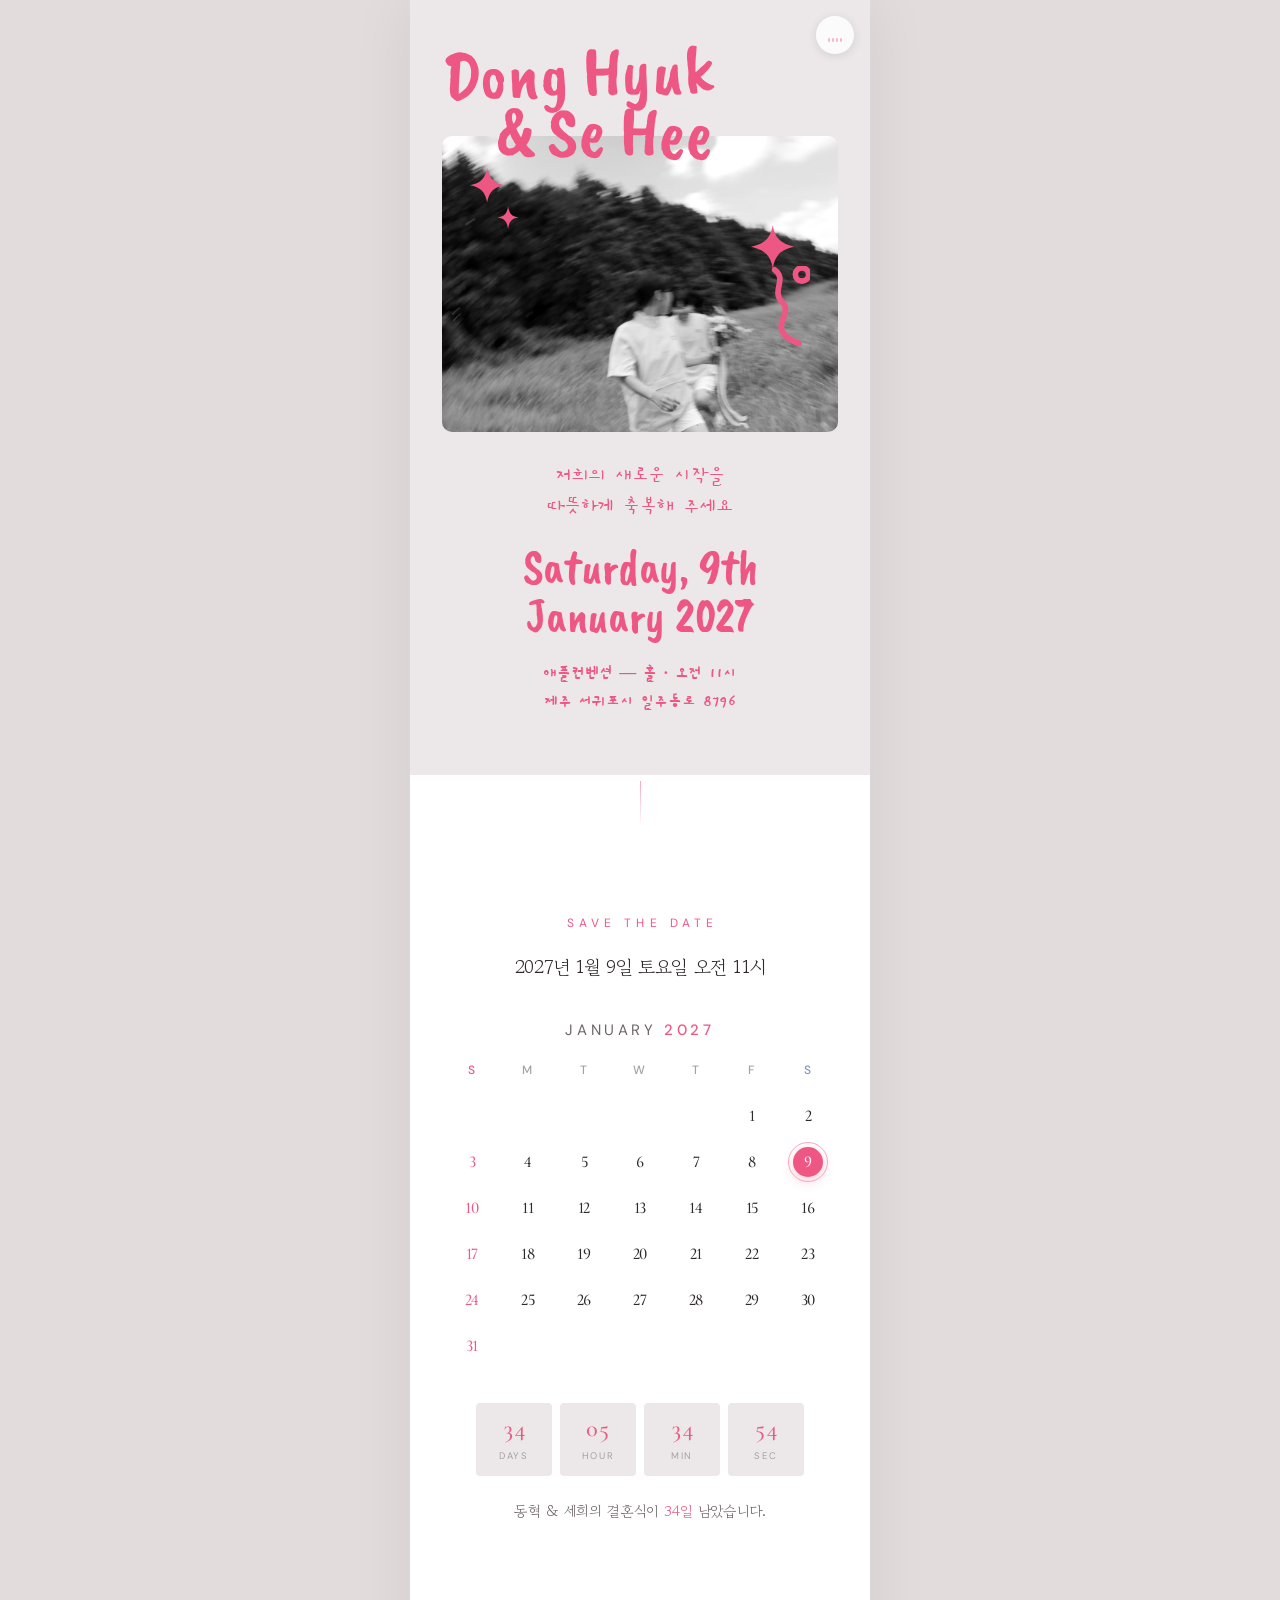
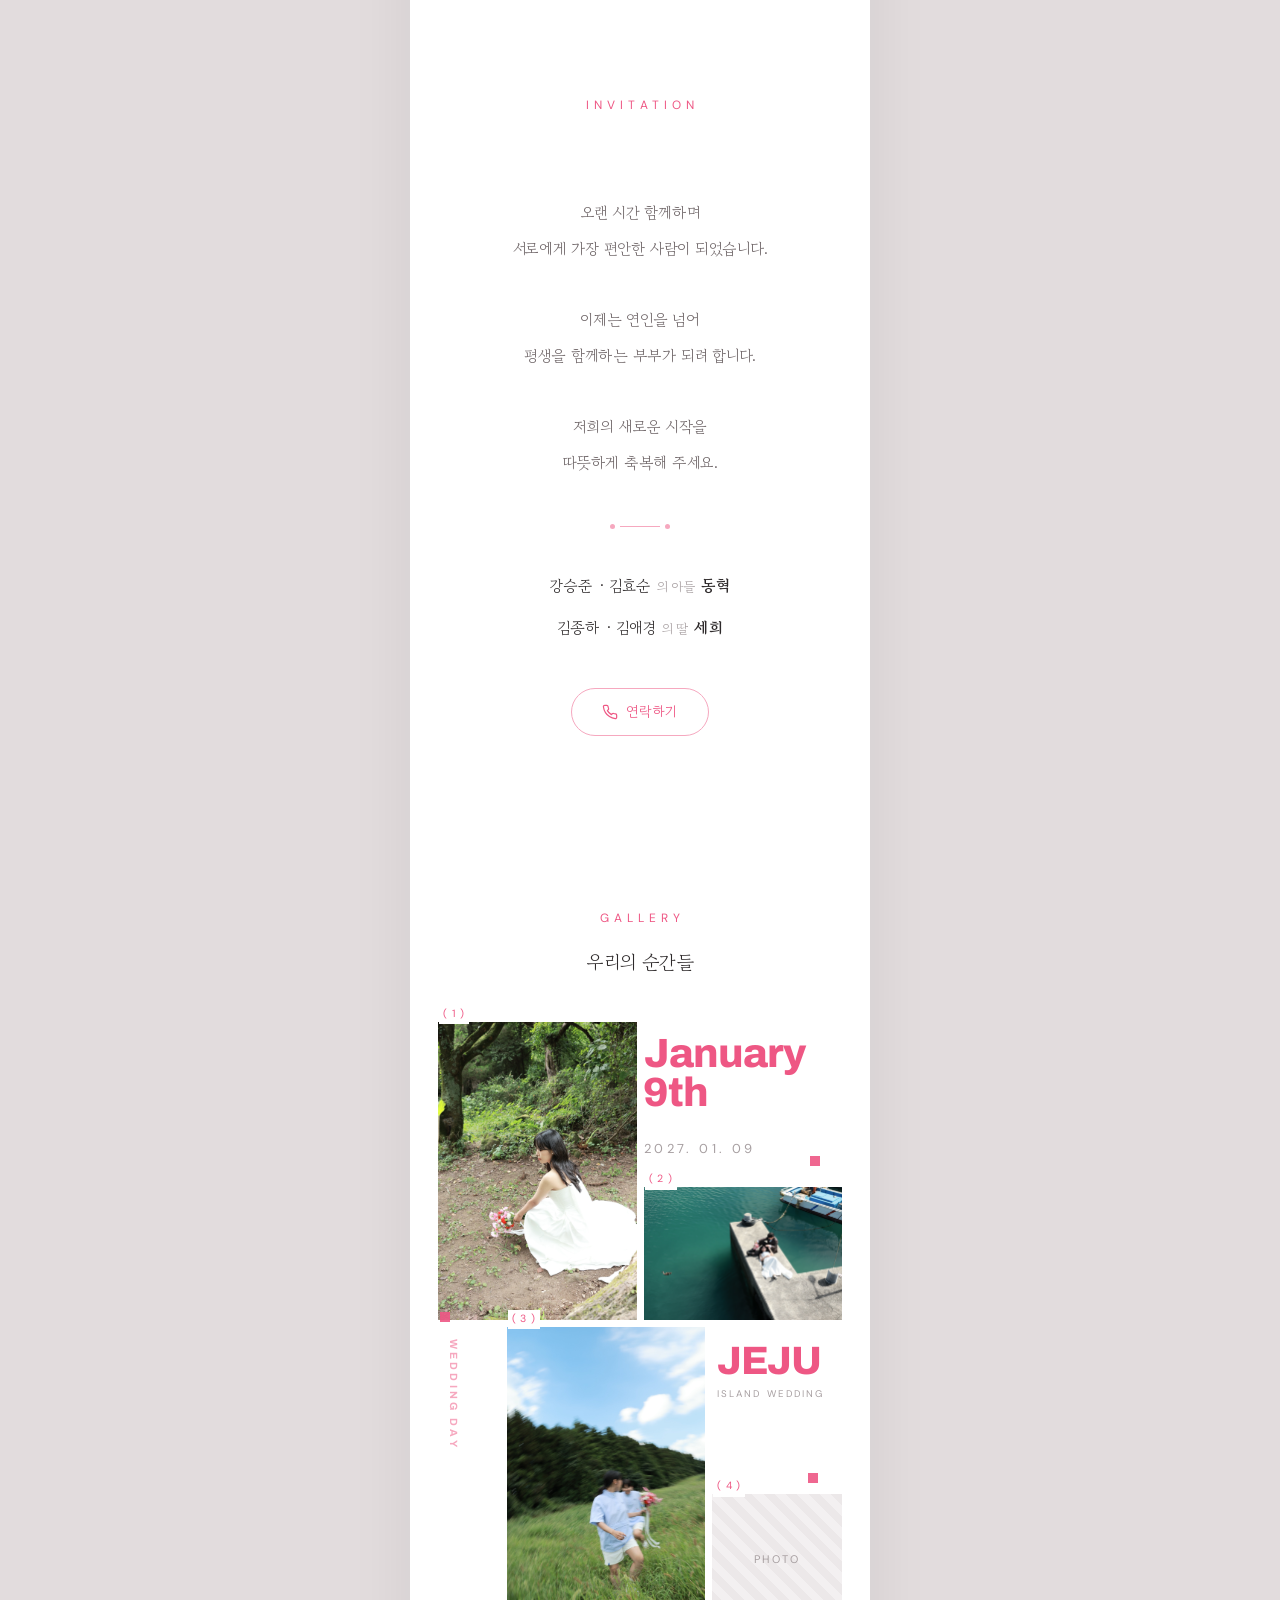
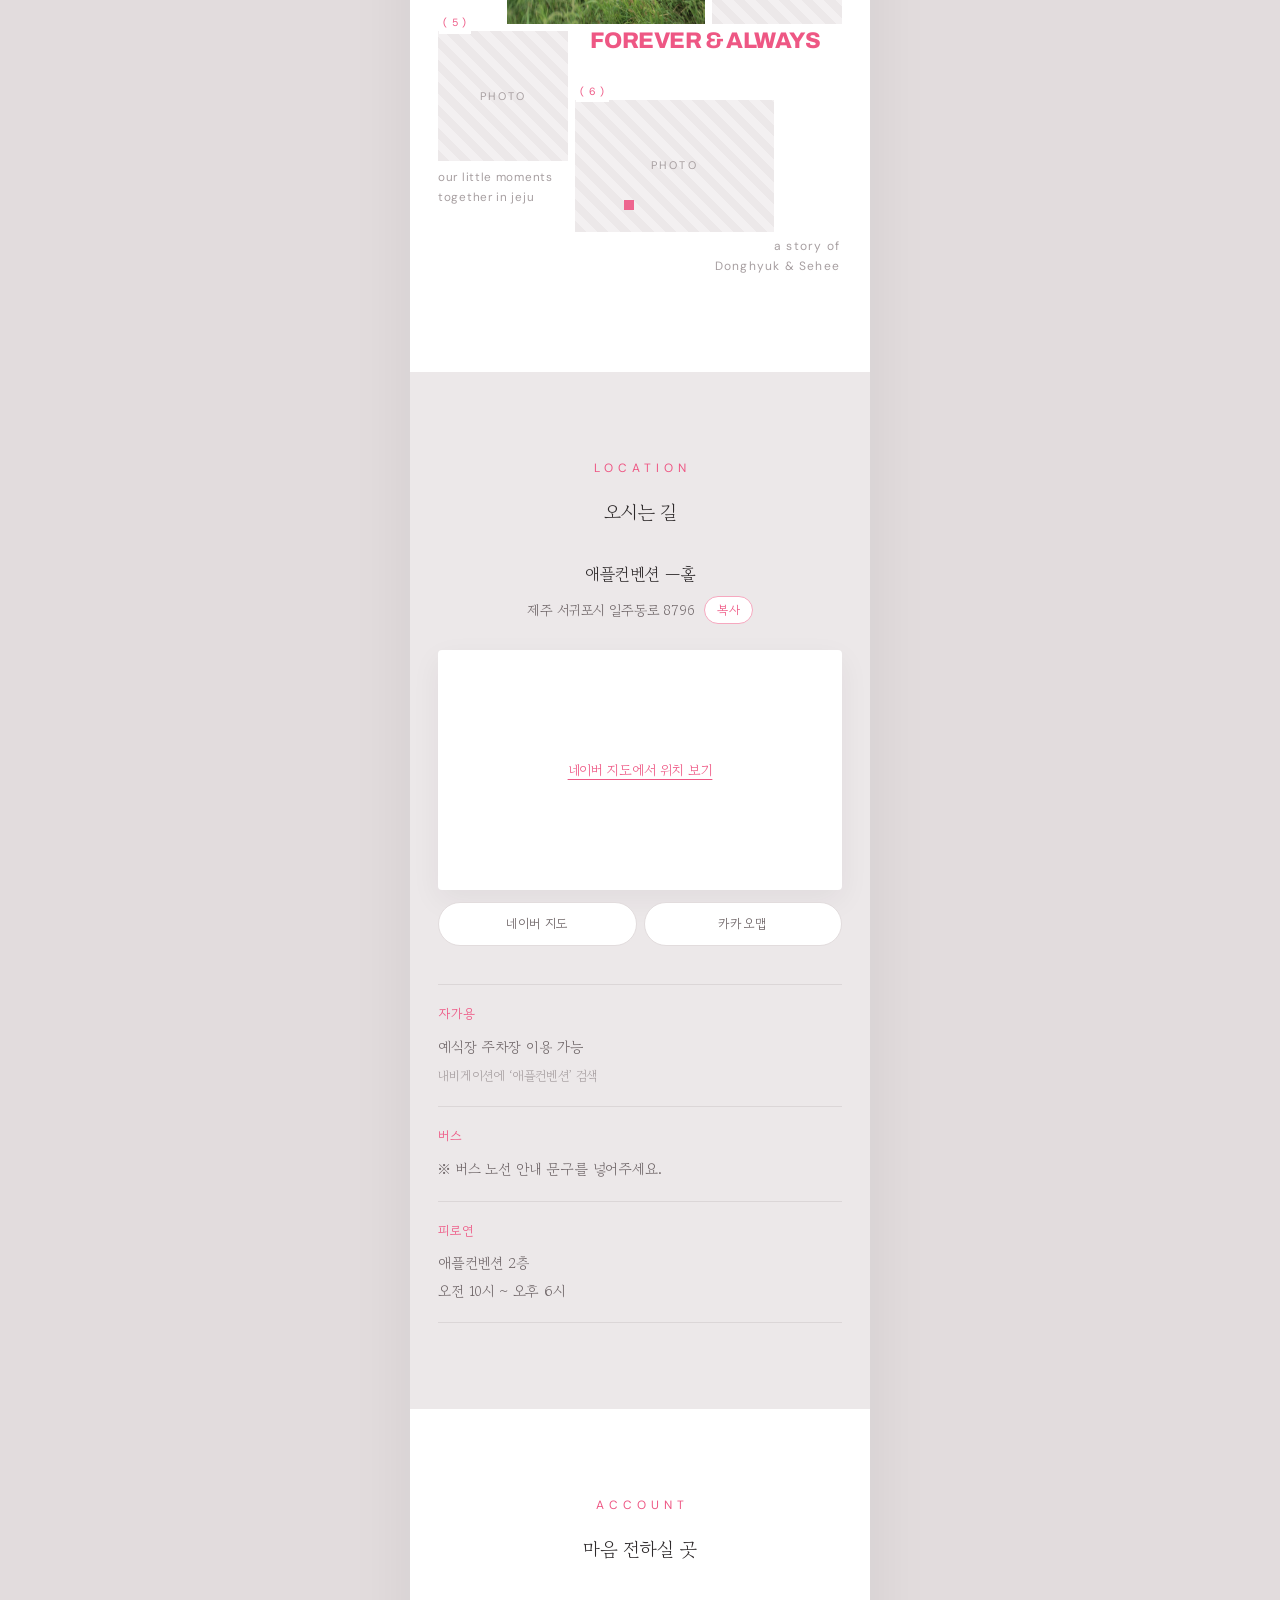
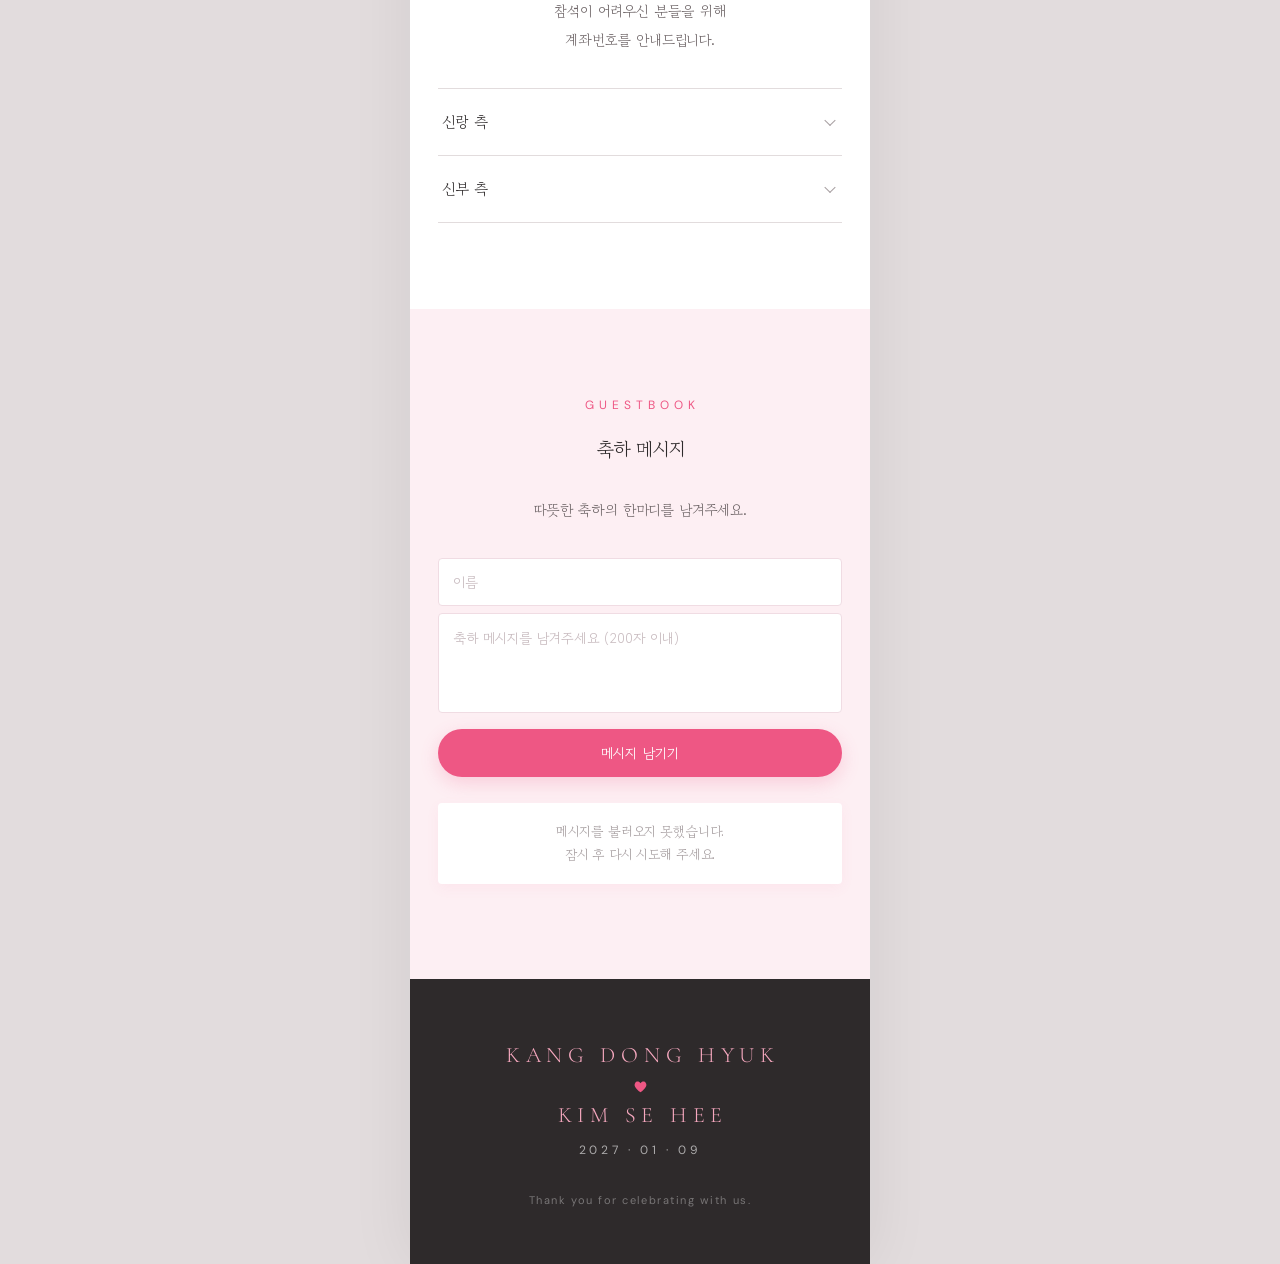
==== commit 359bbfb3: "✨ 네이버 지도 & 축하메시지 구글 연동" ====
--- a/index.html
+++ b/index.html
@@ -380,35 +380,23 @@
         </p>
 
         <div class="map__embed reveal">
-          <iframe
-            title="애플컨벤션 위치 지도"
-            src="https://maps.google.com/maps?q=%EC%A0%9C%EC%A3%BC%20%EC%84%9C%EA%B7%80%ED%8F%AC%EC%8B%9C%20%EC%9D%BC%EC%A3%BC%EB%8F%99%EB%A1%9C%208796&z=16&output=embed"
-            loading="lazy"
-            referrerpolicy="no-referrer-when-downgrade"
-          ></iframe>
+          <div class="map__canvas" id="naverMap" aria-label="애플컨벤션 위치 지도"></div>
         </div>
 
         <div class="map__apps reveal">
           <a
             class="btn btn--app"
-            href="https://map.naver.com/p/search/제주%20서귀포시%20일주동로%208796"
+            href="https://naver.me/GI3oAAH3"
             target="_blank"
             rel="noopener"
             >네이버 지도</a
           >
           <a
             class="btn btn--app"
-            href="https://map.kakao.com/?q=제주%20서귀포시%20일주동로%208796"
+            href="https://place.map.kakao.com/1742853888"
             target="_blank"
             rel="noopener"
             >카카오맵</a
-          >
-          <a
-            class="btn btn--app"
-            href="https://tmap.life/route?goalname=애플컨벤션"
-            target="_blank"
-            rel="noopener"
-            >티맵</a
           >
         </div>
 
--- a/style.css
+++ b/style.css
@@ -477,6 +477,7 @@
   box-shadow:0 6px 18px rgba(238,87,132,.22);
 }
 .btn--solid:active{transform:translateY(1px);}
+.btn--solid:disabled{opacity:.55;cursor:default;}
 .btn--sm{height:40px;padding:0 20px;font-size:13px;margin-top:22px;}
 
 /* 버튼 안 아이콘 — 색은 버튼 글자색을 따라감(눌렀을 때 흰색으로 반전) */
@@ -789,8 +790,16 @@
   background:var(--white);
   box-shadow:0 10px 30px rgba(46,42,43,.06);
 }
-.map__embed iframe{
-  display:block;width:100%;height:240px;border:0;filter:saturate(.9);
+.map__canvas{width:100%;height:240px;}
+.map__pin{
+  display:block;overflow:visible;cursor:pointer;
+  filter:drop-shadow(0 3px 5px rgba(46,42,43,.25));
+}
+.map__pin path{fill:var(--pink);stroke:#fff;stroke-width:1.6;}
+.map__pin circle{fill:#fff;}
+.map__fallback{
+  display:flex;align-items:center;justify-content:center;height:100%;
+  font-size:14px;color:var(--pink);text-decoration:underline;text-underline-offset:3px;
 }
 .map__apps{display:flex;gap:7px;margin-top:12px;}
 
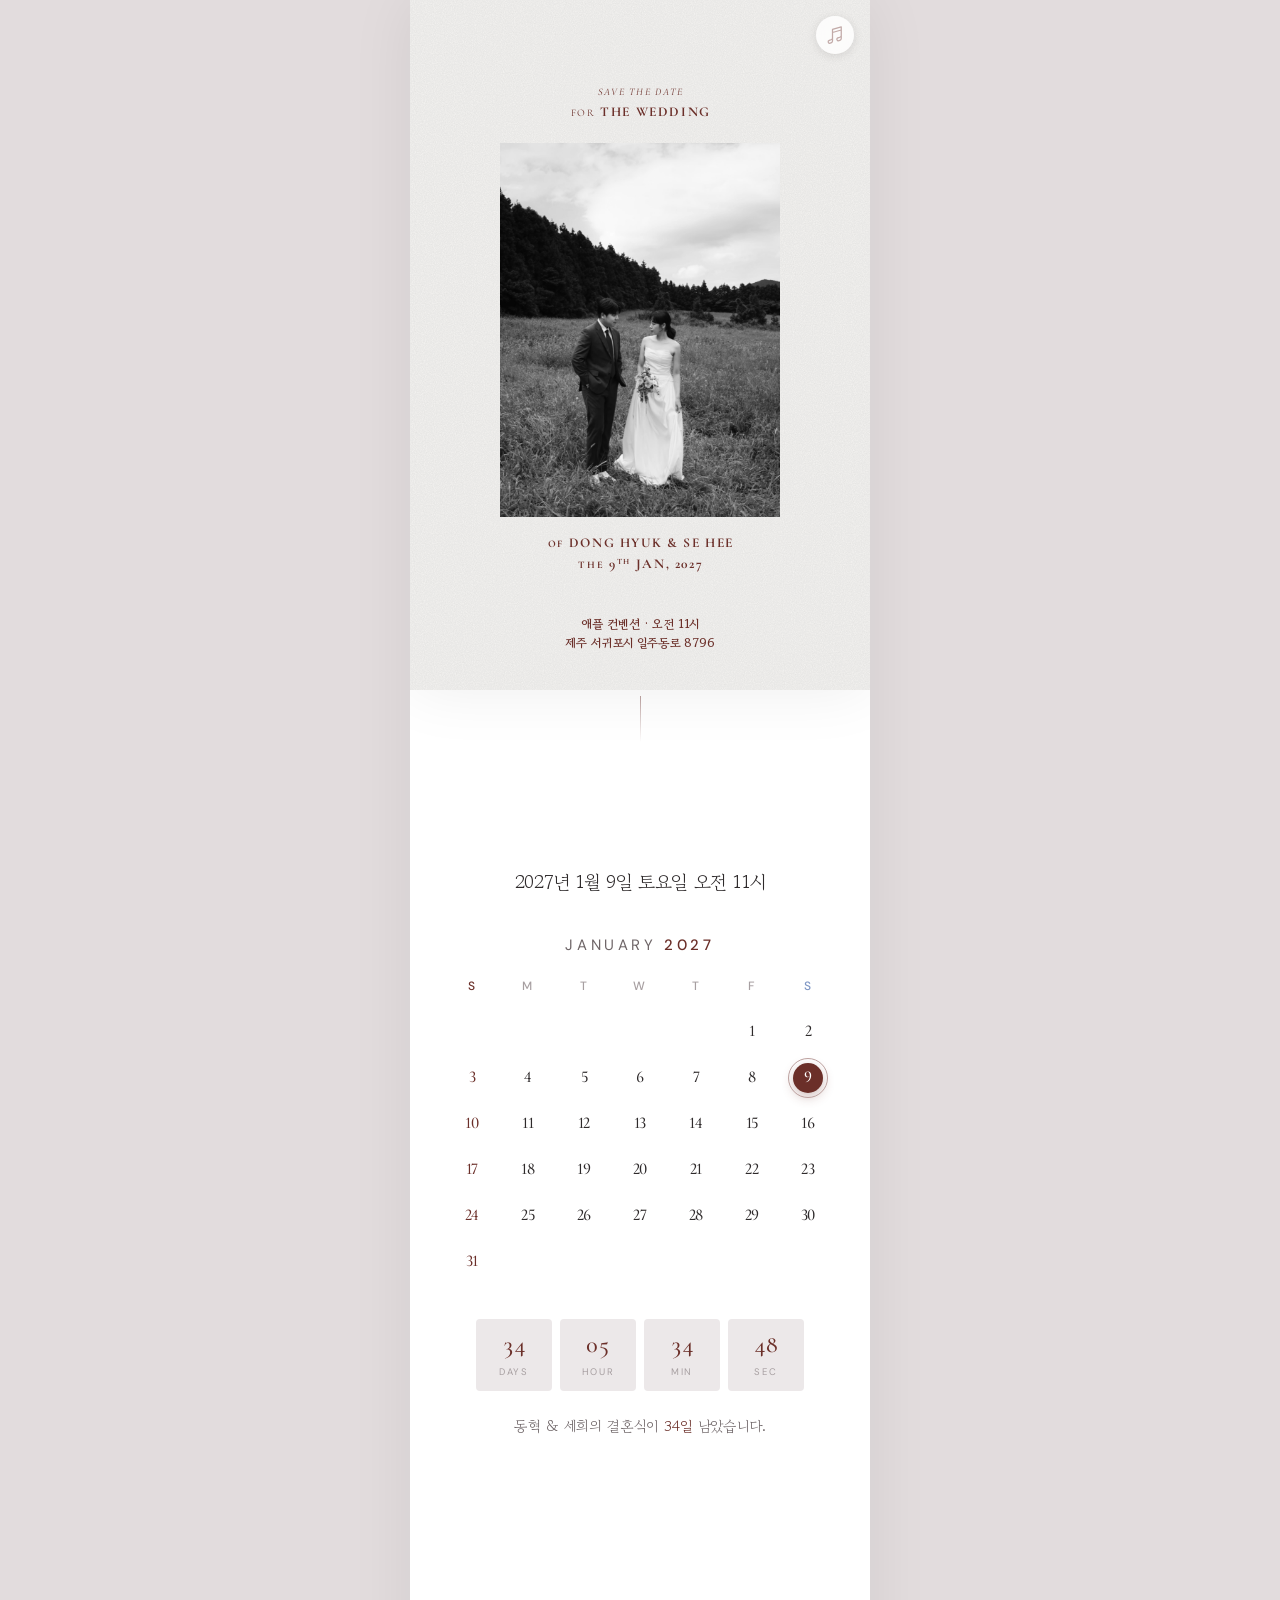
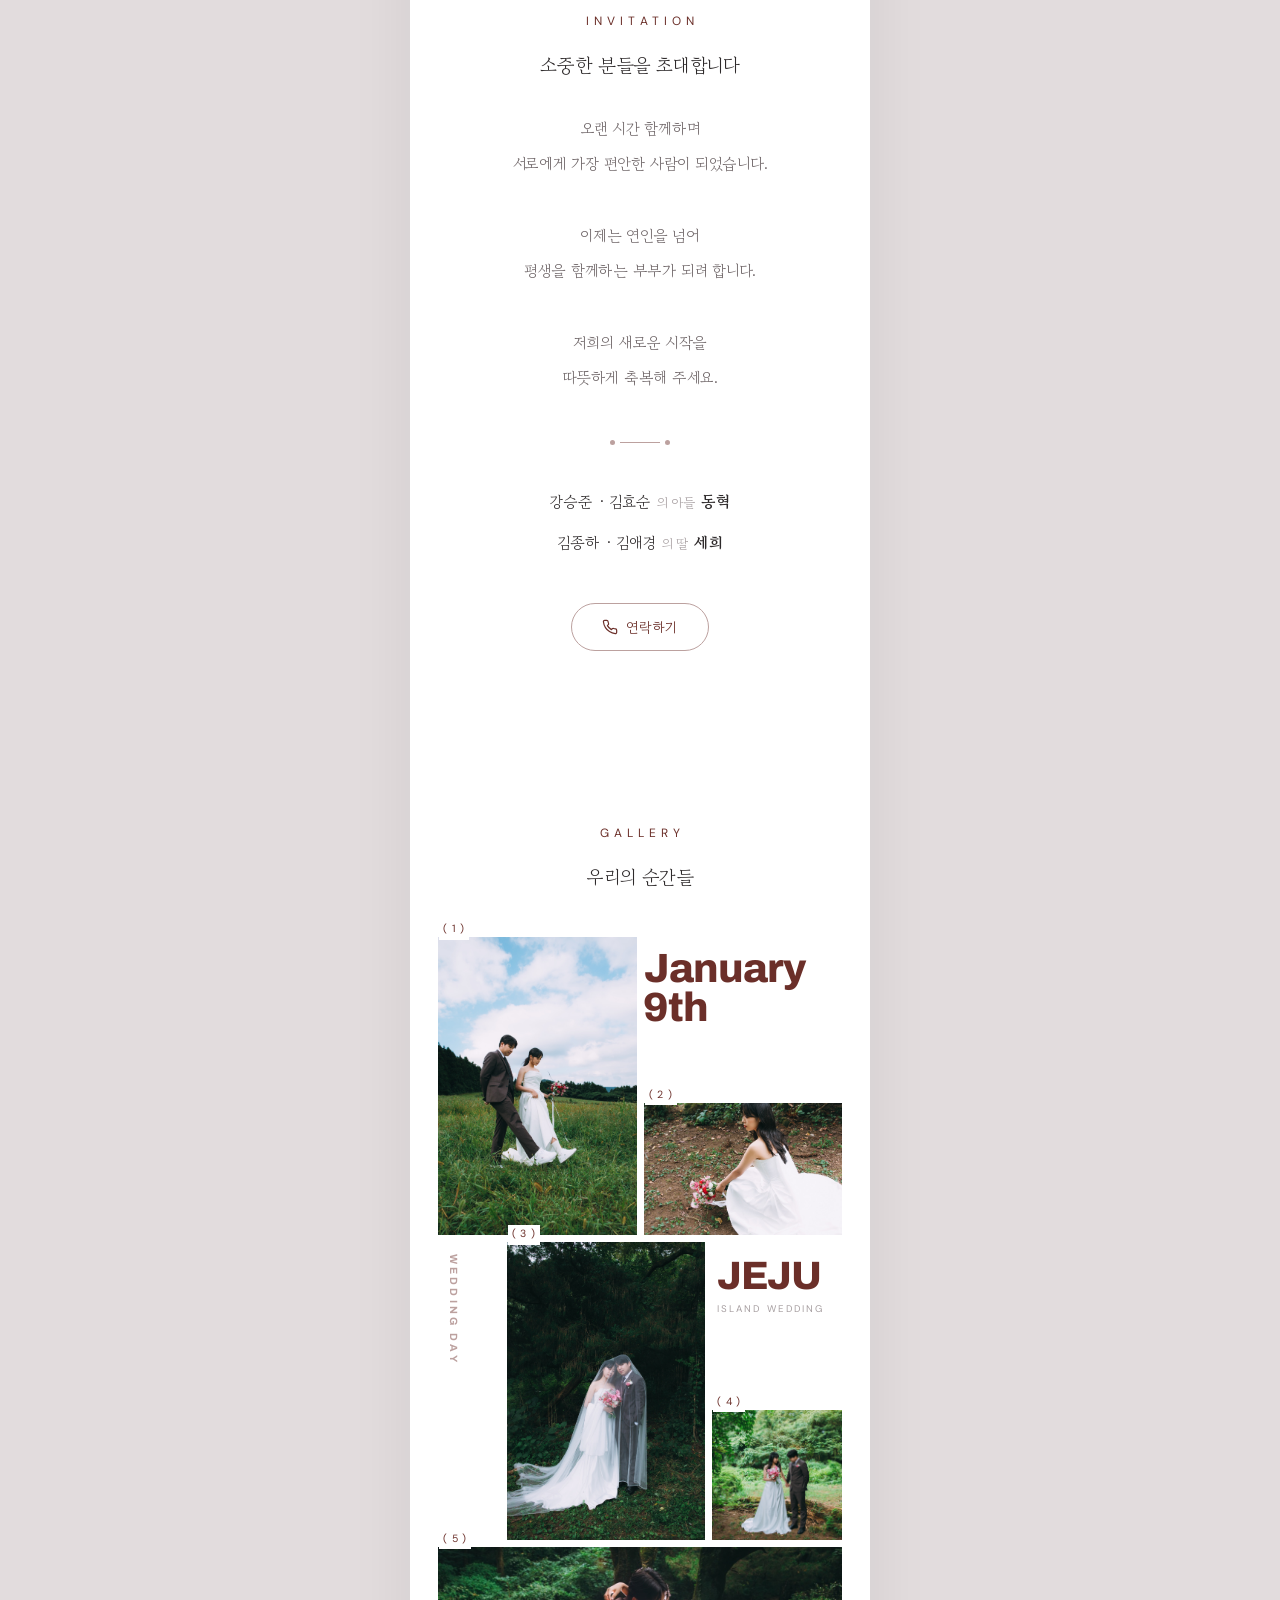
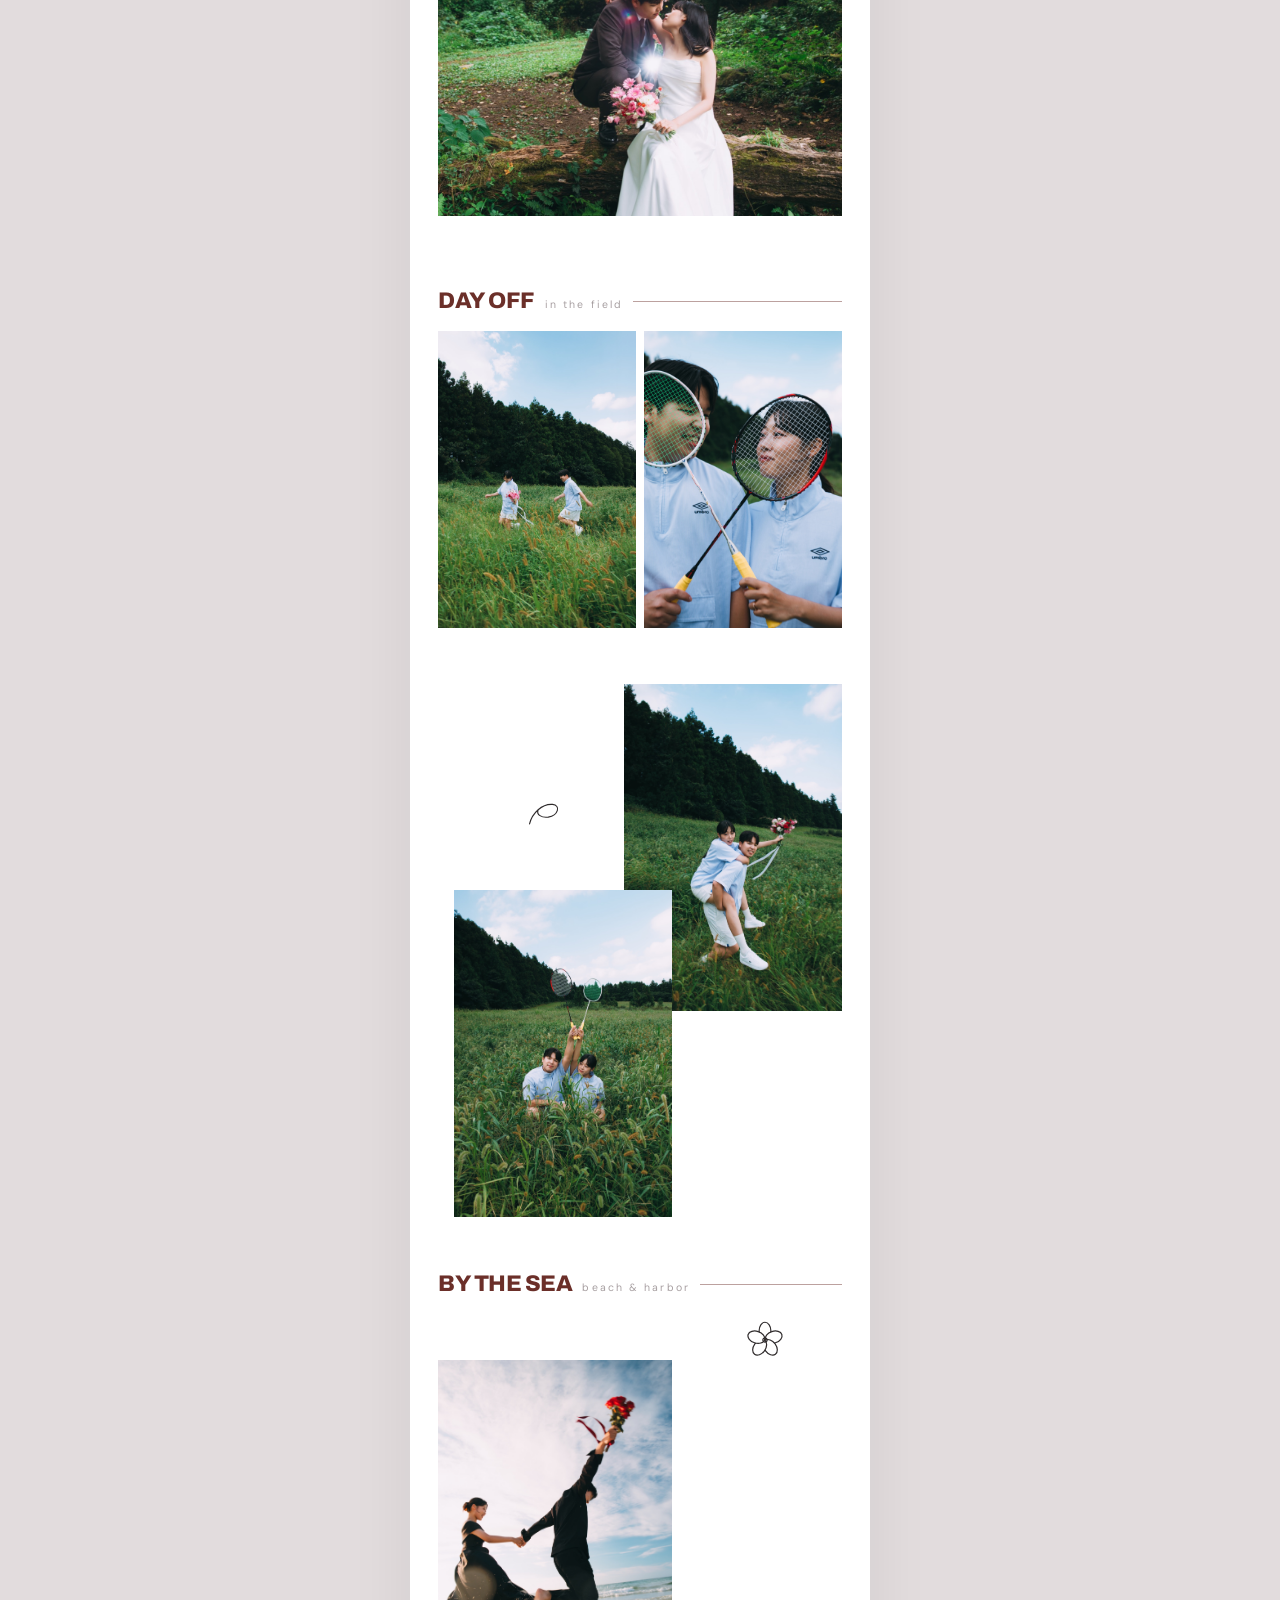
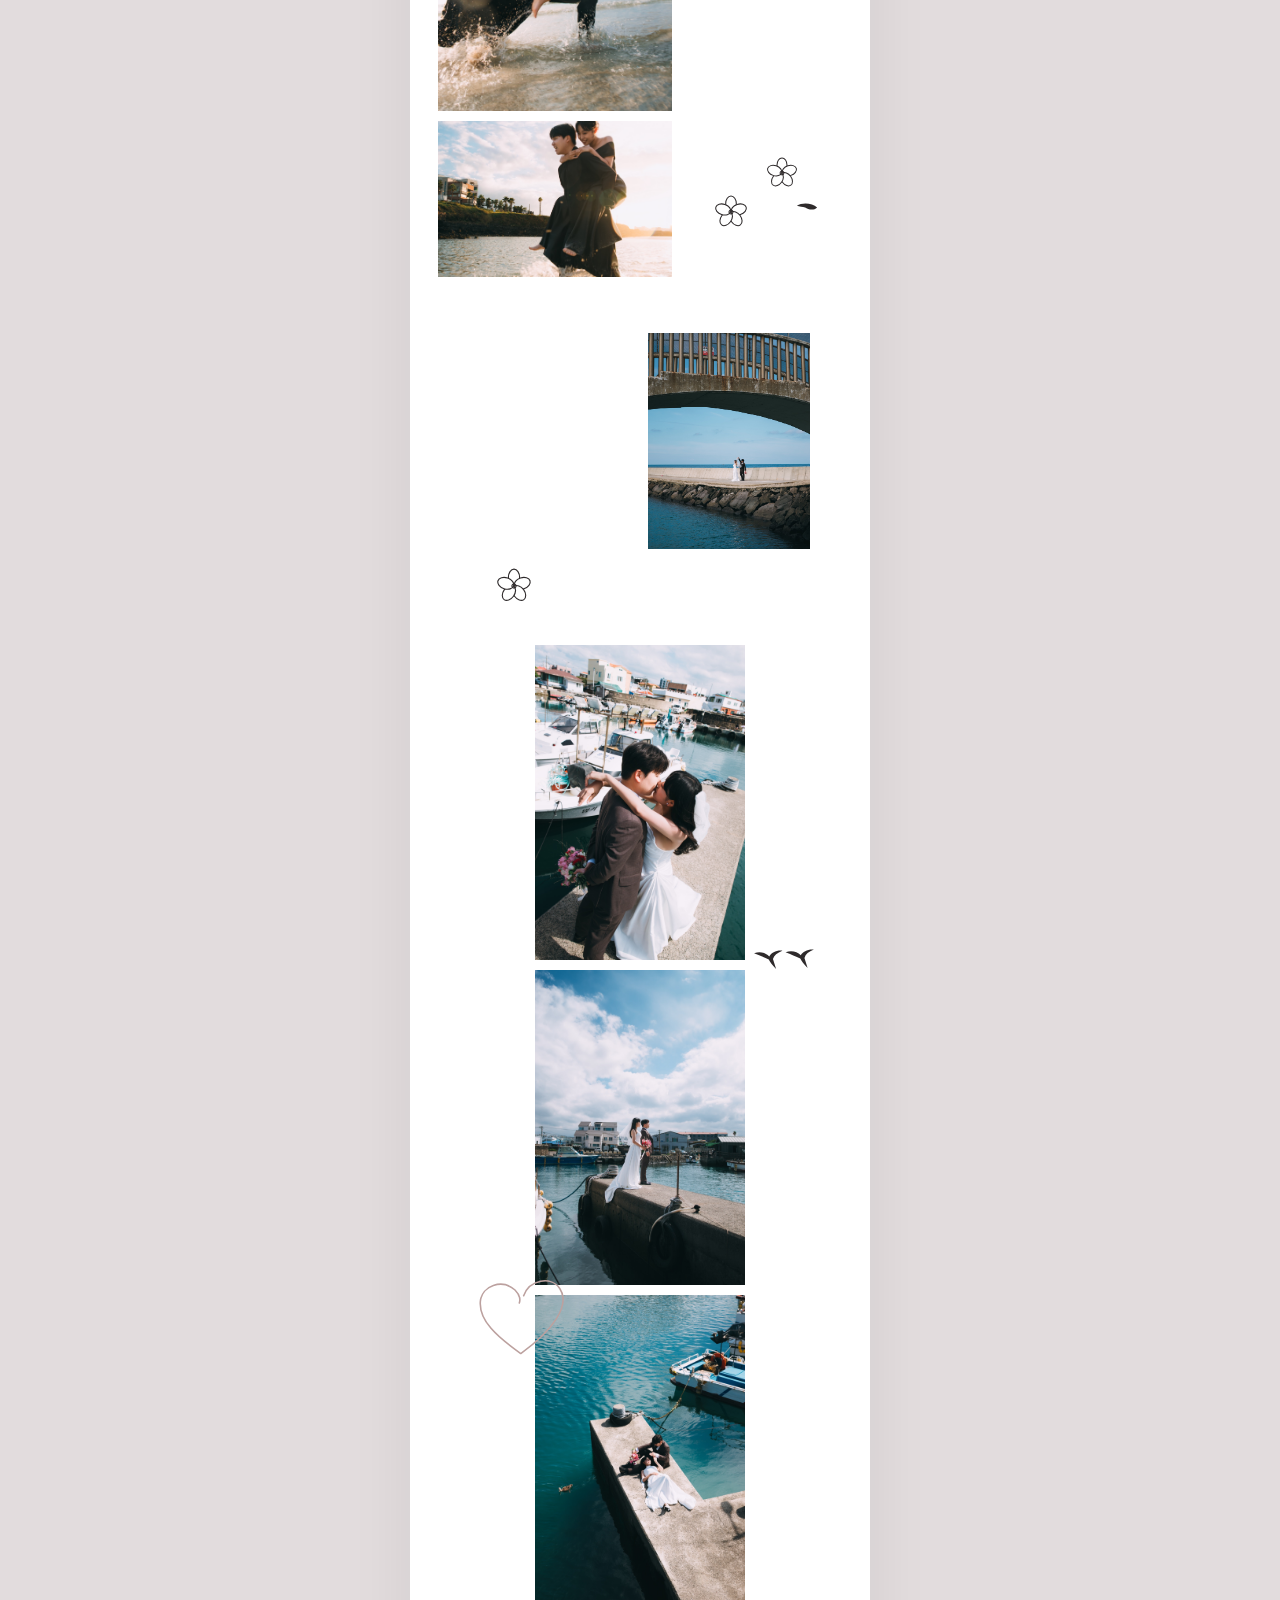
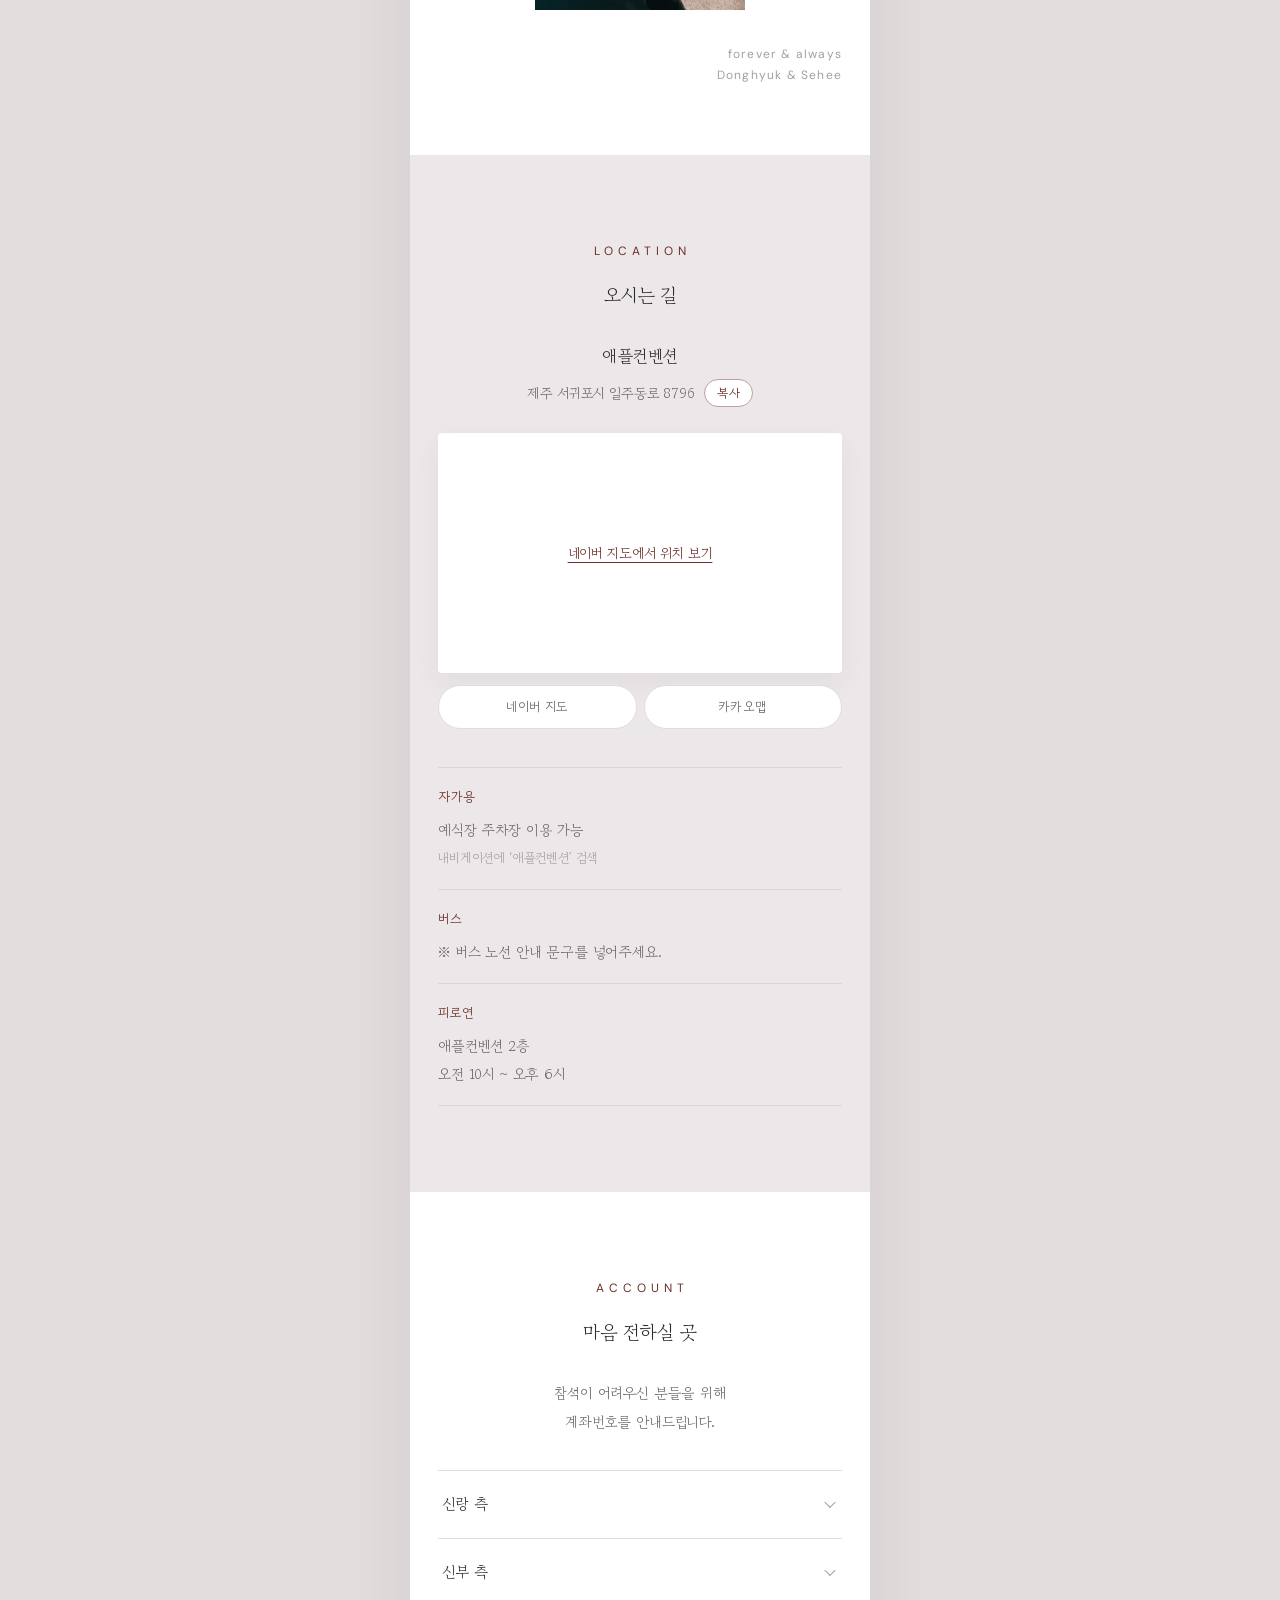
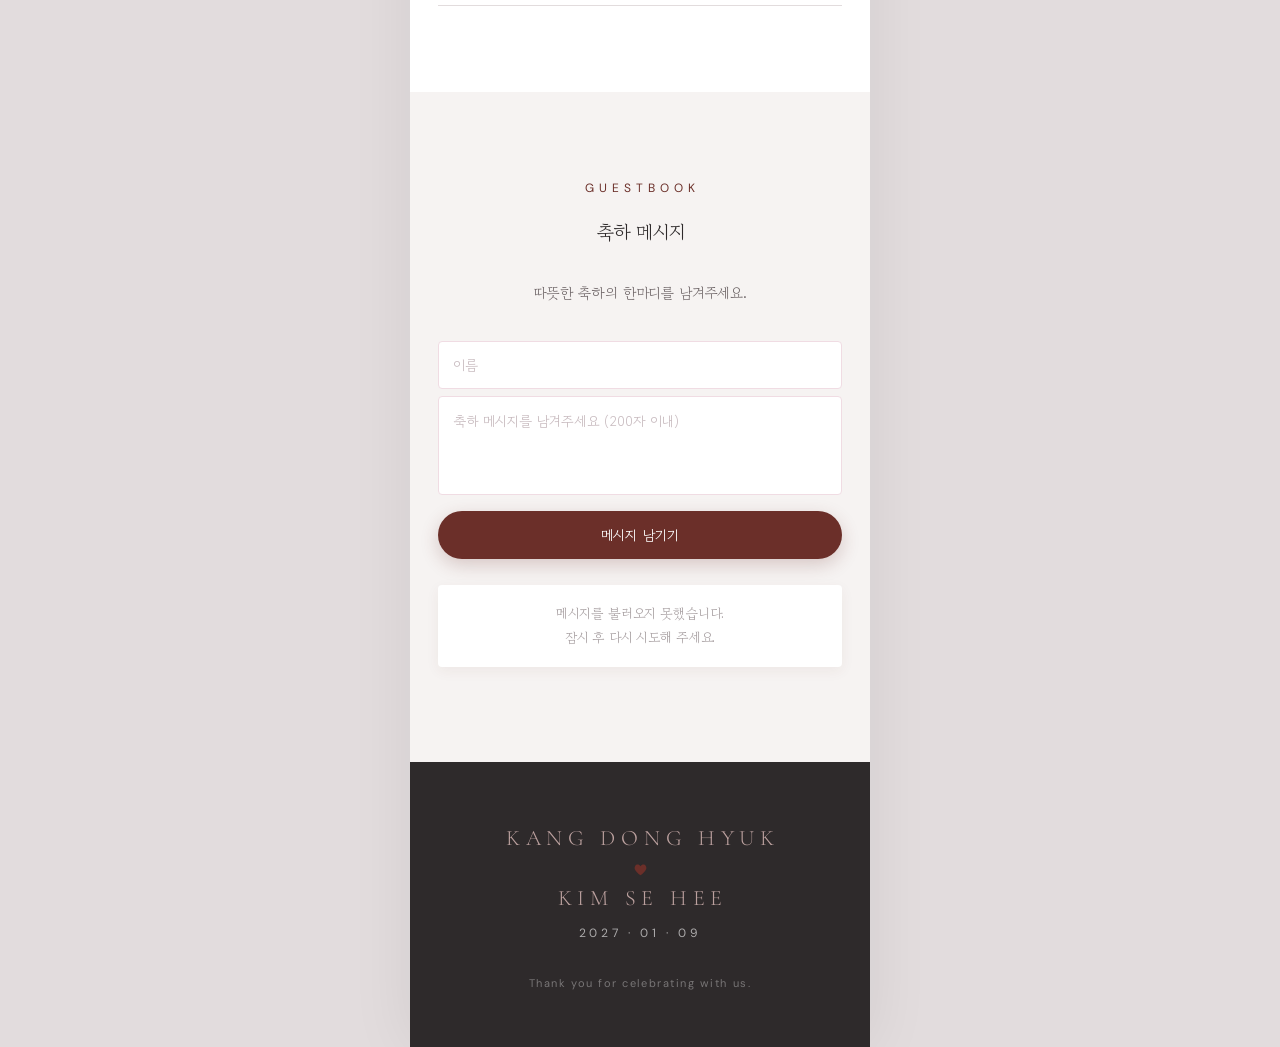
==== commit ae8044d2: "💄UI 수정 및 대규모 업데이트" ====
--- a/index.html
+++ b/index.html
@@ -19,7 +19,7 @@
     <link rel="preconnect" href="https://fonts.googleapis.com" />
     <link rel="preconnect" href="https://fonts.gstatic.com" crossorigin />
     <link
-      href="https://fonts.googleapis.com/css2?family=Archivo:wght@700;800&family=Caveat+Brush&family=DM+Sans:wght@400;500&family=Pacifico&family=Gaegu:wght@400;700&family=Gowun+Batang:wght@400;700&family=Gowun+Dodum&family=Parisienne&family=Cormorant+Garamond:wght@300;400;500&display=swap"
+      href="https://fonts.googleapis.com/css2?family=Archivo:wght@700;800&family=Caveat+Brush&family=DM+Sans:wght@400;500&family=Pacifico&family=Gaegu:wght@400;700&family=Gowun+Batang:wght@400;700&family=Gowun+Dodum&family=Parisienne&family=Cormorant+Garamond:wght@300;400;500;700&display=swap"
       rel="stylesheet"
     />
     <link rel="stylesheet" href="style.css" />
@@ -33,204 +33,61 @@
       aria-label="배경음악 재생/정지"
       aria-pressed="false"
     >
-      <span class="bgm-ico" aria-hidden="true">
-        <i></i><i></i><i></i><i></i>
-      </span>
+      <!-- Heroicons (Tailwind) · musical-note / outline -->
+      <svg
+        class="bgm-ico"
+        viewBox="0 0 24 24"
+        fill="none"
+        stroke="currentColor"
+        stroke-width="1.5"
+        aria-hidden="true"
+      >
+        <path
+          stroke-linecap="round"
+          stroke-linejoin="round"
+          d="m9 9 10.5-3m0 6.553v3.75a2.25 2.25 0 0 1-1.632 2.163l-1.32.377a1.803 1.803 0 1 1-.99-3.467l2.31-.66a2.25 2.25 0 0 0 1.632-2.163Zm0 0V2.25L9 5.25v10.303m0 0v3.75a2.25 2.25 0 0 1-1.632 2.163l-1.32.377a1.803 1.803 0 0 1-.99-3.467l2.31-.66A2.25 2.25 0 0 0 9 15.553Z"
+        />
+      </svg>
     </button>
-    <audio id="bgm" loop preload="none" src="audio/bgm.mp3"></audio>
+    <audio id="bgm" loop preload="auto" src="audio/bgm-jjanjanhan.mp3"></audio>
 
     <main class="wrap">
       <!-- ===== 1. HERO ===== -->
       <section class="hero" id="hero">
-        <!-- =========================================================
-         [보류] 기존 히어로 — 스냅 위에 손글씨 이름 / 손그림 데코 버전
-         되돌리려면 아래 주석을 풀고(안쪽 [[ ]] 는 주석 기호로 복원), 현재의 .hero__poster 블록을 지우세요.
-         ========================================================= -->
-        <!--
-    <div class="hero__photo">
-          <img
-            src="images/photo3.jpg"
-            alt="신랑 강동혁과 신부 김세희의 웨딩 스냅 사진"
-          />
-          <div class="hero__veil"></div>
-
-          <p class="hero__quote reveal">
-            LOVE IS NOT FINDING SOMEONE TO LIVE WITH,<br />
-            BUT FINDING SOMEONE YOU<br />
-            CANNOT LIVE WITHOUT.
-          </p>
-          <p class="hero__date-en reveal">2027. 01. 09</p>
-
-          [[ 손그림 데코 ]]
-          <svg
-            class="doodle doodle--ring"
-            viewBox="0 0 90 60"
-            aria-hidden="true"
-          >
-            <circle cx="32" cy="32" r="20" />
-            <circle cx="56" cy="26" r="20" />
-          </svg>
-          <svg
-            class="doodle doodle--star"
-            viewBox="0 0 48 48"
-            aria-hidden="true"
-          >
-            <path
-              d="M24 3 L29 18 L45 18 L32 28 L37 44 L24 34 L11 44 L16 28 L3 18 L19 18 Z"
-            />
-          </svg>
-          <svg
-            class="doodle doodle--heart"
-            viewBox="0 0 40 36"
-            aria-hidden="true"
-          >
-            <path
-              d="M20 33 C6 23 2 15 7 9 C11 4 18 6 20 11 C22 6 29 4 33 9 C38 15 34 23 20 33 Z"
-            />
-          </svg>
-
-          <h1 class="hero__names reveal">
-            <span>Dong&nbsp;Hyuk</span>
-            <span class="amp">&amp;</span>
-            <span>Se&nbsp;Hee</span>
-          </h1>
-          <p class="hero__sub reveal">TWO LIVES, ONE LOVE</p>
+        <div class="top">
+          <div class="top__card">
+            <p class="top__caption top__caption--snow">
+              <em class="top__italic top__small">SAVE THE DATE</em><br />
+              <span class="top__small">FOR</span>
+              <b class="top__bold">THE WEDDING</b>
+            </p>
+            <div class="top__frame">
+              <img
+                class="top__bg"
+                src="images/hero.jpg"
+                alt="신랑 강동혁과 신부 김세희의 웨딩 스냅 사진"
+              />
+            </div>
+            <p class="top__caption top__caption--nunkkot">
+              <span class="top__small">OF</span> DONG HYUK &amp; SE HEE<br />
+              <span class="top__small">THE</span> 9<sup class="top__sup"
+                >TH</sup
+              >
+              JAN, 2027
+            </p>
+            <p class="top__caption top__caption--venue">
+              애플 컨벤션 · 오전 11시<br />
+              제주 서귀포시 일주동로 8796
+            </p>
+          </div>
         </div>
-    -->
-
-        <!-- ===== 첫페이지 레퍼런스 2 — 마커 손글씨 포스터 ===== -->
-        <!-- =========================================================
-             [보류] 레퍼런스 2 — 마커 손글씨 포스터 버전
-             ========================================================= -->
-
-        <div class="hero__board">
-          <h1 class="hero__hand reveal">
-            <span>Dong Hyuk</span>
-            <span>&amp; Se Hee</span>
-          </h1>
-
-          <figure class="hero__shot reveal">
-            <img
-              src="images/photo3.jpg"
-              alt="신랑 강동혁과 신부 김세희의 웨딩 스냅 사진"
-            />
-
-            <!-- [[ 손그림 낙서 ]] -->
-            <svg class="hd hd--spark" viewBox="0 0 54 76" aria-hidden="true">
-              <path
-                d="M18 0 C20 11 25 16 36 18 C25 20 20 25 18 36 C16 25 11 20 0 18 C11 16 16 11 18 0 Z"
-              />
-              <path
-                d="M40 40 C41 48 44 51 51 52 C44 53 41 56 40 64 C39 56 36 53 29 52 C36 51 39 48 40 40 Z"
-              />
-            </svg>
-            <svg class="hd hd--star" viewBox="0 0 44 44" aria-hidden="true">
-              <path
-                d="M22 0 C24 13 30 19 44 22 C30 25 24 31 22 44 C20 31 14 25 0 22 C14 19 20 13 22 0 Z"
-              />
-            </svg>
-            <svg class="hd hd--swirl" viewBox="0 0 46 86" aria-hidden="true">
-              <path
-                d="M8 4 C22 14 4 26 16 38 C27 49 8 60 18 72 C22 77 28 80 34 82"
-              />
-              <circle cx="37" cy="9" r="7" />
-            </svg>
-          </figure>
-
-          <p class="hero__note reveal">
-            저희의 새로운 시작을<br />따뜻하게 축복해 주세요
-          </p>
-
-          <p class="hero__big reveal">Saturday, 9th<br />January 2027</p>
-
-          <p class="hero__where reveal">
-            애플컨벤션 — 홀 · 오전 11시<br />제주 서귀포시 일주동로 8796
-          </p>
-        </div>
-
-        <!-- ===== 첫페이지 레퍼런스 1 — 핑크 손글씨 포스터 ===== -->
-        <!-- <div class="hero__poster">
-          <img
-            class="hero__bg"
-            src="images/photo3.jpg"
-            alt="신랑 강동혁과 신부 김세희의 웨딩 스냅 사진"
-          />
-          <span class="hero__wash" aria-hidden="true"></span>
-
-          <p class="hero__type reveal">
-            LOVE IS NOT FINDING SOMEONE TO LIVE WITH,<br />
-            BUT FINDING SOMEONE YOU<br />
-            CANNOT LIVE WITHOUT.
-          </p>
-
-          <p class="hero__stamp reveal">2027.01.09</p>
-
-          <p class="hero__motto reveal">TWO LIVES<br />ONE LOVE</p>
-
-          <h1 class="hero__script reveal">
-            <span>Dong Hyuk</span>
-            <span>&amp; Se Hee</span>
-          </h1>
-
-          <svg class="dd dd--ring" viewBox="0 0 92 62" aria-hidden="true">
-            <circle cx="33" cy="33" r="21" />
-            <circle cx="58" cy="26" r="21" />
-          </svg>
-          <svg class="dd dd--heart1" viewBox="0 0 40 36" aria-hidden="true">
-            <path
-              d="M20 33 C6 23 2 15 7 9 C11 4 18 6 20 11 C22 6 29 4 33 9 C38 15 34 23 20 33 Z"
-            />
-          </svg>
-          <svg class="dd dd--heart2" viewBox="0 0 40 36" aria-hidden="true">
-            <path
-              d="M20 33 C6 23 2 15 7 9 C11 4 18 6 20 11 C22 6 29 4 33 9 C38 15 34 23 20 33 Z"
-            />
-          </svg>
-          <svg class="dd dd--curl" viewBox="0 0 34 42" aria-hidden="true">
-            <path
-              d="M30 5 C18 -1 5 9 10 21 C13 30 26 31 27 23 C28 16 16 14 10 21 C4 28 8 37 16 39"
-            />
-          </svg>
-          <svg class="dd dd--arrow" viewBox="0 0 38 48" aria-hidden="true">
-            <path d="M9 3 C26 7 34 19 25 29 C19 37 9 35 7 27" />
-            <path d="M3 36 L8 26 L17 31" />
-          </svg>
-          <svg class="dd dd--star1" viewBox="0 0 48 46" aria-hidden="true">
-            <path
-              d="M24 3 L30 17 L45 18 L33 28 L37 43 L24 34 L11 43 L15 28 L3 18 L18 17 Z"
-            />
-          </svg>
-          <svg class="dd dd--star2" viewBox="0 0 48 46" aria-hidden="true">
-            <path
-              d="M24 2 L31 16 L46 18 L34 28 L38 44 L24 35 L10 44 L14 28 L2 18 L17 16 Z"
-            />
-          </svg>
-          <svg class="dd dd--cam" viewBox="0 0 64 46" aria-hidden="true">
-            <path
-              d="M7 13 h9 l4-6 h24 l4 6 h9 a4 4 0 0 1 4 4 v21 a4 4 0 0 1 -4 4 H7 a4 4 0 0 1 -4 -4 V17 a4 4 0 0 1 4 -4 Z"
-            />
-            <circle cx="32" cy="27" r="9" />
-          </svg>
-          <svg class="dd dd--sign" viewBox="0 0 58 28" aria-hidden="true">
-            <path
-              d="M2 19 C8 6 15 8 14 17 C13 24 21 23 25 15 C28 8 33 8 33 16 C33 23 41 23 47 12 C50 7 54 6 56 9"
-            />
-          </svg>
-        </div> -->
-
-        <!-- <div class="hero__info">
-          <p class="hero__kr">강동혁 <em>&amp;</em> 김세희</p>
-          <p class="hero__meta">
-            2027년 1월 9일 토요일 오전 11시<br />애플컨벤션
-          </p>
-        </div> -->
 
         <span class="scroll-hint" aria-hidden="true"></span>
       </section>
 
       <!-- ===== 2. 캘린더 & D-DAY ===== -->
       <section class="sec sec--date">
-        <p class="sec__eyebrow reveal">SAVE THE DATE</p>
+        <p class="sec__eyebrow reveal">WEDDING DAY</p>
         <h2 class="sec__title reveal">2027년 1월 9일 토요일 오전 11시</h2>
 
         <div class="calendar reveal" id="calendar">
@@ -313,26 +170,43 @@
         <div class="mosaic" id="mosaic">
           <figure class="mosaic__item m1 reveal" data-idx="0">
             <span class="mosaic__no">( 1 )</span>
-            <img src="images/photo1.jpg" alt="웨딩 스냅 1" loading="lazy" />
+            <img
+              src="images/gallery/RM3_0836.jpg"
+              alt="웨딩 스냅 1"
+              loading="lazy"
+            />
           </figure>
           <figure class="mosaic__item m2 reveal" data-idx="1">
             <span class="mosaic__no">( 2 )</span>
-            <img src="images/photo2.jpg" alt="웨딩 스냅 2" loading="lazy" />
+            <img
+              src="images/gallery/RM3_9161.jpg"
+              alt="웨딩 스냅 2"
+              loading="lazy"
+            />
           </figure>
           <figure class="mosaic__item m3 reveal" data-idx="2">
             <span class="mosaic__no">( 3 )</span>
-            <img src="images/photo3.jpg" alt="웨딩 스냅 3" loading="lazy" />
+            <img
+              src="images/gallery/RM3_9645.jpg"
+              alt="웨딩 스냅 3"
+              loading="lazy"
+            />
           </figure>
-
-          <!-- 사진 추가 자리 (images/photo4.jpg … 넣고 placeholder 클래스만 지우면 됩니다) -->
-          <figure class="mosaic__item m4 placeholder reveal">
+          <figure class="mosaic__item m4 reveal" data-idx="3">
             <span class="mosaic__no">( 4 )</span>
+            <img
+              src="images/gallery/RM3_8953.jpg"
+              alt="웨딩 스냅 4"
+              loading="lazy"
+            />
           </figure>
-          <figure class="mosaic__item m5 placeholder reveal">
+          <figure class="mosaic__item m5 reveal" data-idx="4">
             <span class="mosaic__no">( 5 )</span>
-          </figure>
-          <figure class="mosaic__item m6 placeholder reveal">
-            <span class="mosaic__no">( 6 )</span>
+            <img
+              src="images/gallery/RM3_9379.jpg"
+              alt="웨딩 스냅 5"
+              loading="lazy"
+            />
           </figure>
 
           <!-- 여백을 채우는 웨딩 타이포 (장식용) -->
@@ -344,21 +218,283 @@
           <p class="gw gw--jeju reveal" aria-hidden="true">
             <b>JEJU</b><span>ISLAND WEDDING</span>
           </p>
-          <p class="gw gw--forever reveal" aria-hidden="true">
-            forever &amp; always
+        </div>
+
+        <!-- 모자이크 아래 — 여백을 살린 에디토리얼 배치 + 손그림 낙서
+             캐주얼(6~9) · 바다·항구(10~15) / 라이트박스에서 함께 넘겨 볼 수 있음 -->
+        <div class="gallery-more gal">
+          <p class="gm-head reveal" aria-hidden="true">
+            DAY OFF <small>in the field</small>
           </p>
-          <p class="gw gw--note reveal" aria-hidden="true">
-            our little moments<br />together in jeju
+          <div class="gal__pair">
+            <figure class="mosaic__item gal__f reveal" data-idx="5">
+              <img
+                src="images/gallery/RM3_1477.jpg"
+                alt="웨딩 스냅 6"
+                loading="lazy"
+              />
+            </figure>
+            <figure class="mosaic__item gal__f reveal" data-idx="6">
+              <img
+                src="images/gallery/RM3_1291.jpg"
+                alt="웨딩 스냅 7"
+                loading="lazy"
+              />
+            </figure>
+          </div>
+
+          <div class="gal__stagger">
+            <figure class="mosaic__item gal__f gal__r reveal" data-idx="7">
+              <img
+                src="images/gallery/RM3_1629.jpg"
+                alt="웨딩 스냅 8"
+                loading="lazy"
+              />
+            </figure>
+            <svg class="gd gd--loop" viewBox="0 0 40 30" aria-hidden="true">
+              <path
+                d="M3 27 C6 14 18 3 30 4 C40 5 37 17 25 19 C17 20 11 16 13 11"
+              />
+            </svg>
+            <figure class="mosaic__item gal__f gal__l reveal" data-idx="8">
+              <img
+                src="images/gallery/RM3_1355.jpg"
+                alt="웨딩 스냅 9"
+                loading="lazy"
+              />
+            </figure>
+          </div>
+
+          <p class="gm-head reveal" aria-hidden="true">
+            BY THE SEA <small>beach &amp; harbor</small>
           </p>
-
-          <i class="sq sq1" aria-hidden="true"></i>
-          <i class="sq sq2" aria-hidden="true"></i>
-          <i class="sq sq3" aria-hidden="true"></i>
-          <i class="sq sq4" aria-hidden="true"></i>
-          <span class="mosaic__caption" aria-hidden="true"
-            >a story of<br />Donghyuk &amp; Sehee</span
+          <div class="gal__hero">
+            <svg
+              class="gd gd--flower gd--f2"
+              viewBox="-22 -22 44 44"
+              aria-hidden="true"
+            >
+              <g>
+                <ellipse cx="0" cy="-10" rx="6.5" ry="9.5" />
+                <ellipse
+                  cx="0"
+                  cy="-10"
+                  rx="6.5"
+                  ry="9.5"
+                  transform="rotate(72)"
+                />
+                <ellipse
+                  cx="0"
+                  cy="-10"
+                  rx="6.5"
+                  ry="9.5"
+                  transform="rotate(144)"
+                />
+                <ellipse
+                  cx="0"
+                  cy="-10"
+                  rx="6.5"
+                  ry="9.5"
+                  transform="rotate(216)"
+                />
+                <ellipse
+                  cx="0"
+                  cy="-10"
+                  rx="6.5"
+                  ry="9.5"
+                  transform="rotate(288)"
+                />
+                <circle r="2.4" />
+              </g>
+            </svg>
+            <figure class="mosaic__item gal__f reveal" data-idx="9">
+              <img
+                src="images/gallery/RM3_2299.jpg"
+                alt="웨딩 스냅 10"
+                loading="lazy"
+              />
+            </figure>
+          </div>
+          <div class="gal__hero gal__hero--low">
+            <figure class="mosaic__item gal__f reveal" data-idx="10">
+              <img
+                src="images/gallery/RM3_2643.jpg"
+                alt="웨딩 스냅 11"
+                loading="lazy"
+              />
+            </figure>
+            <div class="gal__doodles" aria-hidden="true">
+              <svg
+                class="gd gd--flower gd--f3"
+                viewBox="-22 -22 44 44"
+                aria-hidden="true"
+              >
+                <g>
+                  <ellipse cx="0" cy="-10" rx="6.5" ry="9.5" />
+                  <ellipse
+                    cx="0"
+                    cy="-10"
+                    rx="6.5"
+                    ry="9.5"
+                    transform="rotate(72)"
+                  />
+                  <ellipse
+                    cx="0"
+                    cy="-10"
+                    rx="6.5"
+                    ry="9.5"
+                    transform="rotate(144)"
+                  />
+                  <ellipse
+                    cx="0"
+                    cy="-10"
+                    rx="6.5"
+                    ry="9.5"
+                    transform="rotate(216)"
+                  />
+                  <ellipse
+                    cx="0"
+                    cy="-10"
+                    rx="6.5"
+                    ry="9.5"
+                    transform="rotate(288)"
+                  />
+                  <circle r="2.4" />
+                </g>
+              </svg>
+              <svg
+                class="gd gd--flower gd--f4"
+                viewBox="-22 -22 44 44"
+                aria-hidden="true"
+              >
+                <g>
+                  <ellipse cx="0" cy="-10" rx="6.5" ry="9.5" />
+                  <ellipse
+                    cx="0"
+                    cy="-10"
+                    rx="6.5"
+                    ry="9.5"
+                    transform="rotate(72)"
+                  />
+                  <ellipse
+                    cx="0"
+                    cy="-10"
+                    rx="6.5"
+                    ry="9.5"
+                    transform="rotate(144)"
+                  />
+                  <ellipse
+                    cx="0"
+                    cy="-10"
+                    rx="6.5"
+                    ry="9.5"
+                    transform="rotate(216)"
+                  />
+                  <ellipse
+                    cx="0"
+                    cy="-10"
+                    rx="6.5"
+                    ry="9.5"
+                    transform="rotate(288)"
+                  />
+                  <circle r="2.4" />
+                </g>
+              </svg>
+              <svg class="gd gd--leaf" viewBox="0 0 24 12" aria-hidden="true">
+                <path d="M1 4 C7 0 18 1 23 6 C19 10 13 8 10 6 C7 5 4 5 1 4 Z" />
+              </svg>
+            </div>
+          </div>
+
+          <div class="gal__detail">
+            <figure class="mosaic__item gal__f reveal" data-idx="11">
+              <img
+                src="images/gallery/RM3_0646.jpg"
+                alt="웨딩 스냅 12"
+                loading="lazy"
+              />
+            </figure>
+          </div>
+          <svg
+            class="gd gd--flower gd--f1"
+            viewBox="-22 -22 44 44"
+            aria-hidden="true"
           >
+            <g>
+              <ellipse cx="0" cy="-10" rx="6.5" ry="9.5" />
+              <ellipse
+                cx="0"
+                cy="-10"
+                rx="6.5"
+                ry="9.5"
+                transform="rotate(72)"
+              />
+              <ellipse
+                cx="0"
+                cy="-10"
+                rx="6.5"
+                ry="9.5"
+                transform="rotate(144)"
+              />
+              <ellipse
+                cx="0"
+                cy="-10"
+                rx="6.5"
+                ry="9.5"
+                transform="rotate(216)"
+              />
+              <ellipse
+                cx="0"
+                cy="-10"
+                rx="6.5"
+                ry="9.5"
+                transform="rotate(288)"
+              />
+              <circle r="2.4" />
+            </g>
+          </svg>
+
+          <div class="gal__stack">
+            <figure class="mosaic__item gal__f reveal" data-idx="12">
+              <img
+                src="images/gallery/RM3_0352.jpg"
+                alt="웨딩 스냅 13"
+                loading="lazy"
+              />
+              <svg class="gd gd--birds" viewBox="0 0 120 50" aria-hidden="true">
+                <path
+                  d="M2 10 C14 6 24 9 31 16 C35 9 44 4 56 5 C46 9 40 14 38 21 L44 40 C36 32 32 26 30 22 C22 18 12 14 2 10 Z"
+                />
+                <path
+                  d="M62 8 C74 4 84 7 91 14 C95 7 104 2 116 3 C106 7 100 12 98 19 L104 38 C96 30 92 24 90 20 C82 16 72 12 62 8 Z"
+                />
+              </svg>
+            </figure>
+            <figure class="mosaic__item gal__f reveal" data-idx="13">
+              <img
+                src="images/gallery/RM3_0221.jpg"
+                alt="웨딩 스냅 14"
+                loading="lazy"
+              />
+            </figure>
+            <figure class="mosaic__item gal__f reveal" data-idx="14">
+              <img
+                src="images/gallery/RM3_0142.jpg"
+                alt="웨딩 스냅 15"
+                loading="lazy"
+              />
+              <svg class="gd gd--heart" viewBox="0 0 64 56" aria-hidden="true">
+                <path
+                  d="M33 13 C37 2 52 -1 58 8 C66 20 52 38 31 53 C14 41 2 30 3 17 C4 6 18 1 27 9 C30 12 31 15 30 18"
+                />
+              </svg>
+            </figure>
+          </div>
         </div>
+
+        <p class="gallery-end reveal" aria-hidden="true">
+          forever &amp; always<br />Donghyuk &amp; Sehee
+        </p>
       </section>
 
       <!-- ===== 5. 오시는 길 ===== -->
@@ -366,7 +502,7 @@
         <p class="sec__eyebrow reveal">LOCATION</p>
         <h2 class="sec__title reveal">오시는 길</h2>
 
-        <p class="map__place reveal">애플컨벤션 —홀</p>
+        <p class="map__place reveal">애플컨벤션</p>
         <p class="map__addr reveal">
           제주 서귀포시 일주동로 8796
           <button
@@ -380,7 +516,11 @@
         </p>
 
         <div class="map__embed reveal">
-          <div class="map__canvas" id="naverMap" aria-label="애플컨벤션 위치 지도"></div>
+          <div
+            class="map__canvas"
+            id="naverMap"
+            aria-label="애플컨벤션 위치 지도"
+          ></div>
         </div>
 
         <div class="map__apps reveal">
--- a/style.css
+++ b/style.css
@@ -1,6 +1,6 @@
 /* =========================================================
    강동혁 ♥ 김세희 모바일 청첩장
-   컨셉 : 깔끔 + 포근 / 여백 / White · Beige(#ECE8E9) · Pink(#EE5784)
+   컨셉 : 깔끔 + 포근 / 여백 / White · Beige(#ECE8E9) · Brown(#6B2F29)
    ========================================================= */
 
 /* ---------------------------------------------------------
@@ -8,561 +8,1054 @@
    fonts/ 폴더에 Dr-Regular.woff2 를 넣으면 자동 적용됩니다.
    파일이 없으면 아래 폴백(DM Sans → Gowun Dodum)으로 표시됩니다.
    --------------------------------------------------------- */
-@font-face{
-  font-family:'Dr';
-  src:url('fonts/Dr-Regular.woff2') format('woff2'),
-      url('fonts/Dr-Regular.woff')  format('woff'),
-      url('fonts/Dr-Regular.otf')   format('opentype'),
-      url('fonts/Dr-Regular.ttf')   format('truetype');
-  font-weight:400;
-  font-style:normal;
-  font-display:swap;
-}
-
-:root{
-  --white:#FFFFFF;
-  --beige:#ECE8E9;
-  --beige-dp:#E2DCDD;
-  --pink:#EE5784;
-  --pink-sb:#F6A8BF;
-  --pink-tint:#FDEFF3;
-  --ink:#2E2A2B;
-  --ink-2:#6E6567;
-  --ink-3:#A79FA1;
-
-  --font-kr:'Gowun Batang', serif;
-  --font-kr-sans:'Gowun Dodum', sans-serif;
-  --font-en:'Cormorant Garamond', serif;
-  --font-script:'Parisienne', cursive;
+@font-face {
+  font-family: "Dr";
+  src:
+    url("fonts/Dr-Regular.woff2") format("woff2"),
+    url("fonts/Dr-Regular.woff") format("woff"),
+    url("fonts/Dr-Regular.otf") format("opentype"),
+    url("fonts/Dr-Regular.ttf") format("truetype");
+  font-weight: 400;
+  font-style: normal;
+  font-display: swap;
+}
+
+/* ---------------------------------------------------------
+   상단 캡션 폰트 — fonts/ 폴더에 아래 파일명으로 넣으면 적용됩니다.
+   Widescreen VF (Weight Mixed) : Widescreen-VF.woff2 / .ttf
+   SD 노벰버 (산돌)              : SDNovember-Regular.woff2 / .otf / .ttf
+   210 눈꽃                      : 210Nunkkot.woff2 / .otf / .ttf
+   SD 잔 (산돌)                  : SDJan-Regular.woff2 / .otf / .ttf
+   파일이 없으면 Archivo / Gowun Dodum 으로 표시됩니다.
+   --------------------------------------------------------- */
+@font-face {
+  font-family: "Widescreen";
+  src:
+    local("Widescreen VF"),
+    local("Widescreen"),
+    url("fonts/Widescreen-VF.woff2") format("woff2"),
+    url("fonts/Widescreen-VF.ttf") format("truetype");
+  font-weight: 100 900;
+  font-style: normal;
+  font-display: swap;
+}
+@font-face {
+  font-family: "210 Nunkkot";
+  src:
+    local("210 눈꽃"),
+    local("210 Nunkkot"),
+    local("210Nunkkot"),
+    url("fonts/210Nunkkot.woff2") format("woff2"),
+    url("fonts/210Nunkkot.otf") format("opentype"),
+    url("fonts/210Nunkkot.ttf") format("truetype");
+  font-weight: 400;
+  font-style: normal;
+  font-display: swap;
+}
+@font-face {
+  font-family: "SD Jan";
+  src:
+    local("SD 잔"),
+    local("SD Jan"),
+    local("SDJan"),
+    local("SDJan-Regular"),
+    url("fonts/SDJan-Regular.woff2") format("woff2"),
+    url("fonts/SDJan-Regular.otf") format("opentype"),
+    url("fonts/SDJan-Regular.ttf") format("truetype");
+  font-weight: 400;
+  font-style: normal;
+  font-display: swap;
+}
+@font-face {
+  font-family: "SD November";
+  src:
+    local("SD November"),
+    local("SDNovember"),
+    local("SDNovember-Regular"),
+    url("fonts/SDNovember-Regular.woff2") format("woff2"),
+    url("fonts/SDNovember-Regular.otf") format("opentype"),
+    url("fonts/SDNovember-Regular.ttf") format("truetype");
+  font-weight: 400;
+  font-style: normal;
+  font-display: swap;
+}
+
+:root {
+  --white: #ffffff;
+  --beige: #ece8e9;
+  --beige-dp: #e2dcdd;
+  --pink: #6b2f29;
+  --pink-sb: #bca19f;
+  --pink-tint: #f6f3f2;
+  --ink: #2e2a2b;
+  --ink-2: #6e6567;
+  --ink-3: #a79fa1;
+
+  --font-kr: "Gowun Batang", serif;
+  --font-kr-sans: "Gowun Dodum", sans-serif;
+  --font-en: "Cormorant Garamond", serif;
+  --font-script: "Parisienne", cursive;
   /* 작은 글씨 전용 — Dr 는 한글이 없으므로 한글은 Gowun Dodum 으로 떨어집니다 */
-  --font-sm:'Dr', 'DM Sans', 'Gowun Dodum', sans-serif;
-
-  --pad:28px;
-  --radius:4px;
-  --ease:cubic-bezier(.22,.61,.36,1);
-}
-
-*,*::before,*::after{box-sizing:border-box;}
-html{-webkit-text-size-adjust:100%;}
-body{
-  margin:0;
-  background:var(--beige-dp);
-  color:var(--ink);
-  font-family:var(--font-kr);
-  line-height:1.75;
-  letter-spacing:-.01em;
-  -webkit-font-smoothing:antialiased;
-}
-img{display:block;max-width:100%;}
-button{font:inherit;color:inherit;cursor:pointer;border:0;background:none;}
-a{color:inherit;text-decoration:none;}
-ul,ol,dl,dd{margin:0;padding:0;list-style:none;}
-h1,h2,p,figure{margin:0;}
-.hidden{display:none !important;}
-[hidden]{display:none !important;}
-.muted{color:var(--ink-3);font-size:13px;}
+  --font-sm: "Dr", "DM Sans", "Gowun Dodum", sans-serif;
+
+  --pad: 28px;
+  --radius: 4px;
+  --ease: cubic-bezier(0.22, 0.61, 0.36, 1);
+}
+
+*,
+*::before,
+*::after {
+  box-sizing: border-box;
+}
+html {
+  -webkit-text-size-adjust: 100%;
+}
+body {
+  margin: 0;
+  background: var(--beige-dp);
+  color: var(--ink);
+  font-family: var(--font-kr);
+  line-height: 1.75;
+  letter-spacing: -0.01em;
+  -webkit-font-smoothing: antialiased;
+}
+img {
+  display: block;
+  max-width: 100%;
+}
+button {
+  font: inherit;
+  color: inherit;
+  cursor: pointer;
+  border: 0;
+  background: none;
+}
+a {
+  color: inherit;
+  text-decoration: none;
+}
+ul,
+ol,
+dl,
+dd {
+  margin: 0;
+  padding: 0;
+  list-style: none;
+}
+h1,
+h2,
+p,
+figure {
+  margin: 0;
+}
+.hidden {
+  display: none !important;
+}
+[hidden] {
+  display: none !important;
+}
+.muted {
+  color: var(--ink-3);
+  font-size: 13px;
+}
 
 /* ---------- 레이아웃 ---------- */
-.wrap{
-  max-width:460px;
-  margin:0 auto;
-  background:var(--white);
-  overflow:hidden;
-  box-shadow:0 0 60px rgba(0,0,0,.07);
-}
-
-.sec{
-  padding:86px var(--pad);
-  text-align:center;
-  position:relative;
-}
-.sec--invite{background:var(--white);}
-.sec--date{background:var(--white);}
-.sec--gallery{background:var(--white);padding-bottom:70px;}
-.sec--map{background:var(--beige);}
-.sec--account{background:var(--white);}
-.sec--guest{background:var(--pink-tint);}
-
-.sec__eyebrow{
-  font-family:var(--font-sm);
-  font-size:12px;
-  letter-spacing:.42em;
-  color:var(--pink);
-  margin-bottom:16px;
-  text-indent:.42em;
-}
-.sec__title{
-  font-size:19px;
-  font-weight:400;
-  letter-spacing:-.02em;
-  margin-bottom:30px;
-}
-.sec__desc{
-  font-size:14.5px;
-  color:var(--ink-2);
-  line-height:2;
-  margin-bottom:34px;
+.wrap {
+  max-width: 460px;
+  margin: 0 auto;
+  background: var(--white);
+  overflow: hidden;
+  box-shadow: 0 0 60px rgba(0, 0, 0, 0.07);
+}
+
+/* 상단 영역 (audio 와 main 사이) — 종이 위에 흑백 사진 한 장 */
+.top {
+  position: relative;
+  max-width: 460px;
+  margin: 0 auto;
+  aspect-ratio: 2/3;
+  display: flex;
+  align-items: center;
+  justify-content: center;
+  overflow: hidden;
+  /* 수채화지 질감 — 아주 옅은 노이즈 */
+  background:
+    url("data:image/svg+xml,%3Csvg xmlns='http://www.w3.org/2000/svg' width='240' height='240'%3E%3Cfilter id='n'%3E%3CfeTurbulence type='fractalNoise' baseFrequency='.9' numOctaves='3' stitchTiles='stitch'/%3E%3CfeColorMatrix values='0 0 0 0 0 0 0 0 0 0 0 0 0 0 0 0 0 0 .07 0'/%3E%3C/filter%3E%3Crect width='100%25' height='100%25' filter='url(%23n)'/%3E%3C/svg%3E"),
+    #f4f3f1;
+  box-shadow: 0 0 60px rgba(0, 0, 0, 0.07);
+}
+.top__card {
+  width: 61%;
+  margin-top: 6%;
+}
+.top__date {
+  display: flex;
+  justify-content: space-between;
+  margin-bottom: 8px;
+  font-family: var(--font-en);
+  font-size: 15px;
+  font-weight: 700;
+  letter-spacing: 0.02em;
+  font-variant-numeric: lining-nums;
+  color: var(--pink);
+}
+.top__frame {
+  position: relative;
+  aspect-ratio: 3/4;
+  overflow: hidden;
+}
+.top__bg {
+  position: absolute;
+  inset: 0;
+  width: 100%;
+  height: 100%;
+  object-fit: cover;
+  filter: grayscale(1) contrast(1.06);
+  /* 두 사람(가로 46% · 세로 64% 지점) 기준으로 확대 */
+  transform: scale(1.35);
+  transform-origin: 46% 64%;
+}
+.top__caption {
+  margin-top: 16px;
+  font-family: var(--font-en);
+  font-weight: 700;
+  font-size: 13.5px;
+  line-height: 1.55;
+  text-align: center;
+  color: var(--pink);
+}
+/* OUR WEDDING DAY 문구 — 사진과 사이를 넉넉히 띄움 */
+/* SAVE THE DATE 문구 — 210 눈꽃 */
+.top__caption--snow {
+  font-family: "210 Nunkkot", var(--font-en);
+  font-weight: 400;
+  letter-spacing: 0.12em;
+  /* 자간 때문에 오른쪽으로 쏠리지 않게 가운데 보정 */
+  padding-left: 0.12em;
+  /* 사진과의 간격 */
+  margin-bottom: 20px;
+}
+/* OF DONG HYUK & SE HEE · THE 9TH JAN — 210 눈꽃 */
+.top__caption--nunkkot {
+  font-family: "210 Nunkkot", var(--font-en);
+  letter-spacing: 0.12em;
+  /* 자간 때문에 오른쪽으로 쏠리지 않게 가운데 보정 */
+  padding-left: 0.12em;
+}
+/* 9TH 의 TH — 위첨자 (줄 간격이 벌어지지 않게 vertical-align 대신 위치로 올림) */
+.top__sup {
+  position: relative;
+  top: -0.55em;
+  font-size: 0.6em;
+  vertical-align: baseline;
+  margin-left: 0.05em;
+}
+/* 이름·날짜 문구와 장소 문구 사이 간격 */
+.top__caption--nunkkot + .top__caption {
+  margin-top: 40px;
+}
+/* 장소 문구 — SD 잔 */
+.top__caption--venue {
+  font-family: "SD Jan", var(--font-kr);
+  font-size: 12px;
+  font-weight: 700;
+}
+.top__italic {
+  font-style: italic;
+}
+/* SAVE THE DATE · FOR 만 한 단계 작게 */
+.top__small {
+  font-size: 0.75em;
+}
+.top__bold {
+  font-weight: 700;
+}
+.top__caption.top__caption--title {
+  margin-top: 90px;
+  display: flex;
+  flex-direction: column;
+  align-items: center;
+  gap: 10px;
+}
+.top__title {
+  font-family: "Widescreen", "Archivo", sans-serif;
+  font-weight: 700;
+  font-size: 17px;
+  letter-spacing: 0.04em;
+  line-height: 1.2;
+}
+.top__meta {
+  font-family: "SD November", "Gowun Dodum", sans-serif;
+  font-weight: 600;
+  font-size: 11.5px;
+  letter-spacing: 0.06em;
+  line-height: 1.6;
+}
+
+.sec {
+  padding: 86px var(--pad);
+  text-align: center;
+  position: relative;
+}
+.sec--invite {
+  background: var(--white);
+}
+.sec--date {
+  background: var(--white);
+}
+.sec--gallery {
+  background: var(--white);
+  padding-bottom: 70px;
+}
+.sec--map {
+  background: var(--beige);
+}
+.sec--account {
+  background: var(--white);
+}
+.sec--guest {
+  background: var(--pink-tint);
+}
+
+.sec__eyebrow {
+  font-family: var(--font-sm);
+  font-size: 12px;
+  letter-spacing: 0.42em;
+  color: var(--pink);
+  margin-bottom: 16px;
+  text-indent: 0.42em;
+}
+.sec__title {
+  font-size: 19px;
+  font-weight: 400;
+  letter-spacing: -0.02em;
+  margin-bottom: 30px;
+}
+.sec__desc {
+  font-size: 14.5px;
+  color: var(--ink-2);
+  line-height: 2;
+  margin-bottom: 34px;
 }
 
 /* 등장 애니메이션 */
-.reveal{
-  opacity:0;
-  transform:translateY(22px);
-  transition:opacity .9s var(--ease), transform .9s var(--ease);
-}
-.reveal.on{opacity:1;transform:none;}
-@media (prefers-reduced-motion:reduce){
-  .reveal{opacity:1;transform:none;transition:none;}
+.reveal {
+  opacity: 0;
+  transform: translateY(22px);
+  transition:
+    opacity 0.9s var(--ease),
+    transform 0.9s var(--ease);
+}
+.reveal.on {
+  opacity: 1;
+  transform: none;
+}
+@media (prefers-reduced-motion: reduce) {
+  .reveal {
+    opacity: 1;
+    transform: none;
+    transition: none;
+  }
 }
 
 /* =========================================================
    1. HERO
    ========================================================= */
-.hero{position:relative;background:var(--white);}
-.hero__photo{
-  position:relative;
-  height:min(118vw, 560px);
-  overflow:hidden;
-  background:var(--beige);
-}
-.hero__photo img{
-  width:100%;height:100%;
-  object-fit:cover;
-  filter:grayscale(.55) contrast(1.02) brightness(1.02);
-  animation:heroZoom 14s var(--ease) forwards;
-}
-@keyframes heroZoom{from{transform:scale(1.1);}to{transform:scale(1);}}
-.hero__veil{
-  position:absolute;inset:0;
+.hero {
+  position: relative;
+  background: var(--white);
+}
+.hero__photo {
+  position: relative;
+  height: min(118vw, 560px);
+  overflow: hidden;
+  background: var(--beige);
+}
+.hero__photo img {
+  width: 100%;
+  height: 100%;
+  object-fit: cover;
+  filter: grayscale(0.55) contrast(1.02) brightness(1.02);
+  animation: heroZoom 14s var(--ease) forwards;
+}
+@keyframes heroZoom {
+  from {
+    transform: scale(1.1);
+  }
+  to {
+    transform: scale(1);
+  }
+}
+.hero__veil {
+  position: absolute;
+  inset: 0;
   background:
-    linear-gradient(180deg, rgba(255,255,255,.55) 0%, rgba(255,255,255,0) 32%),
-    linear-gradient(0deg, rgba(236,232,233,.85) 0%, rgba(236,232,233,0) 45%);
-}
-
-.hero__quote{
-  position:absolute;top:34px;left:26px;
-  font-family:var(--font-sm);
-  font-size:11px;letter-spacing:.14em;line-height:1.85;
-  color:var(--pink);
-  text-align:left;
-  transition-delay:.25s;
-}
-.hero__date-en{
-  position:absolute;top:126px;right:26px;
-  font-family:var(--font-sm);
-  font-size:11px;letter-spacing:.24em;
-  color:var(--ink-2);
-  transition-delay:.35s;
-}
-
-.hero__names{
-  position:absolute;left:24px;bottom:52px;
-  font-family:var(--font-script);
-  font-weight:400;
-  font-size:clamp(44px, 14.5vw, 64px);
-  line-height:.96;
-  color:var(--pink);
-  text-align:left;
-  text-shadow:0 2px 18px rgba(255,255,255,.4);
-  transition-delay:.45s;
-}
-.hero__names span{display:block;}
-.hero__names .amp{
-  display:inline-block;
-  margin-left:4px;
-  font-size:.62em;
-  opacity:.85;
-}
-.hero__sub{
-  position:absolute;right:26px;top:46%;
-  font-family:var(--font-sm);
-  font-size:11px;letter-spacing:.3em;
-  color:var(--ink-2);
-  text-align:right;
-  transition-delay:.6s;
+    linear-gradient(
+      180deg,
+      rgba(255, 255, 255, 0.55) 0%,
+      rgba(255, 255, 255, 0) 32%
+    ),
+    linear-gradient(
+      0deg,
+      rgba(236, 232, 233, 0.85) 0%,
+      rgba(236, 232, 233, 0) 45%
+    );
+}
+
+.hero__quote {
+  position: absolute;
+  top: 34px;
+  left: 26px;
+  font-family: var(--font-sm);
+  font-size: 11px;
+  letter-spacing: 0.14em;
+  line-height: 1.85;
+  color: var(--pink);
+  text-align: left;
+  transition-delay: 0.25s;
+}
+.hero__date-en {
+  position: absolute;
+  top: 126px;
+  right: 26px;
+  font-family: var(--font-sm);
+  font-size: 11px;
+  letter-spacing: 0.24em;
+  color: var(--ink-2);
+  transition-delay: 0.35s;
+}
+
+.hero__names {
+  position: absolute;
+  left: 24px;
+  bottom: 52px;
+  font-family: var(--font-script);
+  font-weight: 400;
+  font-size: clamp(44px, 14.5vw, 64px);
+  line-height: 0.96;
+  color: var(--pink);
+  text-align: left;
+  text-shadow: 0 2px 18px rgba(255, 255, 255, 0.4);
+  transition-delay: 0.45s;
+}
+.hero__names span {
+  display: block;
+}
+.hero__names .amp {
+  display: inline-block;
+  margin-left: 4px;
+  font-size: 0.62em;
+  opacity: 0.85;
+}
+.hero__sub {
+  position: absolute;
+  right: 26px;
+  top: 46%;
+  font-family: var(--font-sm);
+  font-size: 11px;
+  letter-spacing: 0.3em;
+  color: var(--ink-2);
+  text-align: right;
+  transition-delay: 0.6s;
 }
 
 /* 손그림 데코 */
-.doodle{
-  position:absolute;
-  fill:none;
-  stroke:var(--pink);
-  stroke-width:2.4;
-  stroke-linecap:round;
-  stroke-linejoin:round;
-  opacity:.9;
-}
-.doodle--ring{top:72px;right:18px;width:76px;transform:rotate(-8deg);}
-.doodle--star{top:57%;right:34px;width:38px;fill:var(--pink);stroke:none;opacity:.85;}
-.doodle--heart{top:34%;left:30px;width:30px;}
-
-.hero__info{
-  padding:40px var(--pad) 22px;
-  text-align:center;
-}
-.hero__kr{
-  font-size:21px;letter-spacing:.06em;
-}
-.hero__kr em{
-  font-style:normal;color:var(--pink);margin:0 6px;
-}
-.hero__meta{
-  margin-top:14px;
-  font-size:14px;line-height:2;color:var(--ink-2);
-}
-
-.scroll-hint{
-  display:block;
-  width:1px;height:46px;
-  margin:6px auto 0;
-  background:linear-gradient(var(--pink-sb), transparent);
-  animation:hint 2.2s infinite;
-}
-@keyframes hint{
-  0%{transform:scaleY(0);transform-origin:top;opacity:0;}
-  40%{transform:scaleY(1);transform-origin:top;opacity:1;}
-  70%{transform:scaleY(1);transform-origin:bottom;opacity:1;}
-  100%{transform:scaleY(0);transform-origin:bottom;opacity:0;}
+.doodle {
+  position: absolute;
+  fill: none;
+  stroke: var(--pink);
+  stroke-width: 2.4;
+  stroke-linecap: round;
+  stroke-linejoin: round;
+  opacity: 0.9;
+}
+.doodle--ring {
+  top: 72px;
+  right: 18px;
+  width: 76px;
+  transform: rotate(-8deg);
+}
+.doodle--star {
+  top: 57%;
+  right: 34px;
+  width: 38px;
+  fill: var(--pink);
+  stroke: none;
+  opacity: 0.85;
+}
+.doodle--heart {
+  top: 34%;
+  left: 30px;
+  width: 30px;
+}
+
+.hero__info {
+  padding: 40px var(--pad) 22px;
+  text-align: center;
+}
+.hero__kr {
+  font-size: 21px;
+  letter-spacing: 0.06em;
+}
+.hero__kr em {
+  font-style: normal;
+  color: var(--pink);
+  margin: 0 6px;
+}
+.hero__meta {
+  margin-top: 14px;
+  font-size: 14px;
+  line-height: 2;
+  color: var(--ink-2);
+}
+
+.scroll-hint {
+  display: block;
+  width: 1px;
+  height: 46px;
+  margin: 6px auto 0;
+  background: linear-gradient(var(--pink-sb), transparent);
+  animation: hint 2.2s infinite;
+}
+@keyframes hint {
+  0% {
+    transform: scaleY(0);
+    transform-origin: top;
+    opacity: 0;
+  }
+  40% {
+    transform: scaleY(1);
+    transform-origin: top;
+    opacity: 1;
+  }
+  70% {
+    transform: scaleY(1);
+    transform-origin: bottom;
+    opacity: 1;
+  }
+  100% {
+    transform: scaleY(0);
+    transform-origin: bottom;
+    opacity: 0;
+  }
 }
 
 /* =========================================================
    1-c. HERO — 레퍼런스 2 (마커 손글씨 포스터)
    ========================================================= */
-.hero__board{
-  position:relative;
-  padding:9% 7% 13%;
-  background:var(--beige);
-  text-align:center;
-  overflow:hidden;
+.hero__board {
+  position: relative;
+  padding: 9% 7% 13%;
+  background: var(--beige);
+  text-align: center;
+  overflow: hidden;
 }
 
 /* 큰 마커 손글씨 이름 */
-.hero__hand{
-  position:relative;
-  z-index:2;
-  margin:0 0 -7.5%;
-  font-family:'Caveat Brush', cursive;
-  font-weight:400;
-  font-size:clamp(48px, 15.6vw, 72px);
-  line-height:.86;
-  letter-spacing:-.005em;
-  color:var(--pink);
-  text-align:left;
-}
-.hero__hand span{display:block;}
-.hero__hand span:first-child{transform:rotate(-1.5deg);}
-.hero__hand span:last-child{
-  margin-left:14%;
-  transform:rotate(1deg);
+.hero__hand {
+  position: relative;
+  z-index: 2;
+  margin: 0 0 -7.5%;
+  font-family: "Caveat Brush", cursive;
+  font-weight: 400;
+  font-size: clamp(48px, 15.6vw, 72px);
+  line-height: 0.86;
+  letter-spacing: -0.005em;
+  color: var(--pink);
+  text-align: left;
+}
+.hero__hand span {
+  display: block;
+}
+.hero__hand span:first-child {
+  transform: rotate(-1.5deg);
+}
+.hero__hand span:last-child {
+  margin-left: 14%;
+  transform: rotate(1deg);
 }
 
 /* 흑백 사진 */
-.hero__shot{
-  position:relative;
-  margin:0;
-  border-radius:10px;
-  overflow:hidden;
-  line-height:0;
-  transition-delay:.2s;
-}
-.hero__shot img{
-  width:100%;
-  aspect-ratio:4/3;
-  object-fit:cover;
-  filter:grayscale(1) contrast(1.06);
+.hero__shot {
+  position: relative;
+  width: 84%;
+  margin: 0 auto;
+  border-radius: 10px;
+  overflow: hidden;
+  line-height: 0;
+  transition-delay: 0.2s;
+}
+.hero__shot img {
+  width: 100%;
+  aspect-ratio: 2/3;
+  object-fit: cover;
+  filter: grayscale(1) contrast(1.06);
+  /* 두 사람(가로 46% · 세로 64% 지점) 기준으로 확대 */
+  transform: scale(1.25);
+  transform-origin: 46% 64%;
 }
 
 /* 사진 위 손그림 */
-.hd{
-  position:absolute;
-  fill:var(--pink);
-  stroke:none;
-}
-.hd--spark{top:11%;left:7%;width:13%;}
-.hd--star{top:30%;right:11%;width:11%;}
-.hd--swirl{
-  top:44%;right:7%;width:11%;
-  fill:none;
-  stroke:var(--pink);
-  stroke-width:6;
-  stroke-linecap:round;
-}
-.hd--swirl circle{fill:none;}
+.hd {
+  position: absolute;
+  fill: var(--pink);
+  stroke: none;
+}
+.hd--spark {
+  top: 11%;
+  left: 7%;
+  width: 13%;
+}
+.hd--star {
+  top: 30%;
+  right: 11%;
+  width: 11%;
+}
+.hd--swirl {
+  top: 44%;
+  right: 7%;
+  width: 11%;
+  fill: none;
+  stroke: var(--pink);
+  stroke-width: 6;
+  stroke-linecap: round;
+}
+.hd--swirl circle {
+  fill: none;
+}
 
 /* 손글씨 본문 */
-.hero__note{
-  margin-top:7%;
-  font-family:'Gaegu', cursive;
-  font-weight:400;
-  font-size:clamp(17px, 4.8vw, 21px);
-  line-height:1.5;
-  color:var(--pink);
-  transition-delay:.3s;
+.hero__note {
+  margin-top: 7%;
+  font-family: "Gaegu", cursive;
+  font-weight: 400;
+  font-size: clamp(17px, 4.8vw, 21px);
+  line-height: 1.5;
+  color: var(--pink);
+  transition-delay: 0.3s;
 }
 
 /* 큰 손글씨 날짜 */
-.hero__big{
-  margin-top:5%;
-  font-family:'Caveat Brush', cursive;
-  font-size:clamp(34px, 10.5vw, 48px);
-  line-height:1.02;
-  color:var(--pink);
-  transition-delay:.4s;
-}
-
-.hero__where{
-  margin-top:5%;
-  font-family:'Gaegu', cursive;
-  font-weight:700;
-  font-size:clamp(14px, 4vw, 17px);
-  line-height:1.6;
-  color:var(--pink);
-  transition-delay:.5s;
+.hero__big {
+  margin-top: 5%;
+  font-family: "Caveat Brush", cursive;
+  font-size: clamp(34px, 10.5vw, 48px);
+  line-height: 1.02;
+  color: var(--pink);
+  transition-delay: 0.4s;
+}
+
+.hero__where {
+  margin-top: 5%;
+  font-family: "Gaegu", cursive;
+  font-weight: 700;
+  font-size: clamp(14px, 4vw, 17px);
+  line-height: 1.6;
+  color: var(--pink);
+  transition-delay: 0.5s;
 }
 
 /* =========================================================
    1-d. HERO — 레퍼런스 1 (핑크 손글씨 포스터)
    ========================================================= */
-.hero__poster{
-  position:relative;
-  height:min(137vw, 630px);
-  overflow:hidden;
-  background:var(--beige);
+.hero__poster {
+  position: relative;
+  height: min(137vw, 630px);
+  overflow: hidden;
+  background: var(--beige);
   /* 타자기 문구용 — 시스템 모노로 웹폰트 추가 없이 */
-  --font-type:'Courier New', Courier, monospace;
-}
-.hero__bg{
-  width:100%;height:100%;
-  object-fit:cover;
-  filter:grayscale(1) contrast(1.1) brightness(1.02);
-  animation:posterZoom 16s var(--ease) forwards;
-}
-@keyframes posterZoom{from{transform:scale(1.08);}to{transform:scale(1);}}
-.hero__wash{
-  position:absolute;inset:0;
+  --font-type: "Courier New", Courier, monospace;
+}
+.hero__bg {
+  width: 100%;
+  height: 100%;
+  object-fit: cover;
+  filter: grayscale(1) contrast(1.1) brightness(1.02);
+  animation: posterZoom 16s var(--ease) forwards;
+}
+@keyframes posterZoom {
+  from {
+    transform: scale(1.08);
+  }
+  to {
+    transform: scale(1);
+  }
+}
+.hero__wash {
+  position: absolute;
+  inset: 0;
   background:
-    linear-gradient(180deg, rgba(255,255,255,.4) 0%, rgba(255,255,255,0) 26%),
-    linear-gradient(0deg, rgba(255,255,255,.35) 0%, rgba(255,255,255,0) 42%);
+    linear-gradient(
+      180deg,
+      rgba(255, 255, 255, 0.4) 0%,
+      rgba(255, 255, 255, 0) 26%
+    ),
+    linear-gradient(
+      0deg,
+      rgba(255, 255, 255, 0.35) 0%,
+      rgba(255, 255, 255, 0) 42%
+    );
 }
 
 /* 타자기 문구 */
-.hero__type{
-  position:absolute;top:3.5%;left:5%;
-  font-family:var(--font-type);
-  font-size:clamp(9.5px, 2.65vw, 12px);
-  line-height:1.95;
-  letter-spacing:.02em;
-  color:var(--pink);
-  text-align:left;
-  transition-delay:.2s;
+.hero__type {
+  position: absolute;
+  top: 3.5%;
+  left: 5%;
+  font-family: var(--font-type);
+  font-size: clamp(9.5px, 2.65vw, 12px);
+  line-height: 1.95;
+  letter-spacing: 0.02em;
+  color: var(--pink);
+  text-align: left;
+  transition-delay: 0.2s;
 }
 /* 날짜 스탬프 */
-.hero__stamp{
-  position:absolute;top:19%;left:63%;
-  font-family:var(--font-type);
-  font-size:clamp(10px, 2.8vw, 13px);
-  letter-spacing:.3em;
-  color:var(--ink-2);
-  transform:rotate(-7deg);
-  transition-delay:.3s;
+.hero__stamp {
+  position: absolute;
+  top: 19%;
+  left: 63%;
+  font-family: var(--font-type);
+  font-size: clamp(10px, 2.8vw, 13px);
+  letter-spacing: 0.3em;
+  color: var(--ink-2);
+  transform: rotate(-7deg);
+  transition-delay: 0.3s;
 }
 /* TWO LIVES / ONE LOVE */
-.hero__motto{
-  position:absolute;top:44%;right:7%;
-  font-family:var(--font-type);
-  font-size:clamp(10px, 2.8vw, 13px);
-  line-height:1.9;
-  letter-spacing:.12em;
-  color:var(--white);
-  text-align:right;
-  text-shadow:0 1px 6px rgba(0,0,0,.28);
-  transition-delay:.4s;
+.hero__motto {
+  position: absolute;
+  top: 44%;
+  right: 7%;
+  font-family: var(--font-type);
+  font-size: clamp(10px, 2.8vw, 13px);
+  line-height: 1.9;
+  letter-spacing: 0.12em;
+  color: var(--white);
+  text-align: right;
+  text-shadow: 0 1px 6px rgba(0, 0, 0, 0.28);
+  transition-delay: 0.4s;
 }
 
 /* 큰 손글씨 이름 — 오른쪽으로 흘러넘치게 */
-.hero__script{
-  position:absolute;left:4%;bottom:2%;
-  margin:0;
-  font-family:'Pacifico', cursive;
-  font-weight:400;
-  font-size:clamp(48px, 16.5vw, 76px);
-  line-height:1.02;
-  letter-spacing:-.01em;
-  color:var(--pink);
-  text-align:left;
-  white-space:nowrap;
-  transition-delay:.5s;
-}
-.hero__script span{display:block;}
-.hero__script span:last-child{margin-left:3%;}
+.hero__script {
+  position: absolute;
+  left: 4%;
+  bottom: 2%;
+  margin: 0;
+  font-family: "Pacifico", cursive;
+  font-weight: 400;
+  font-size: clamp(48px, 16.5vw, 76px);
+  line-height: 1.02;
+  letter-spacing: -0.01em;
+  color: var(--pink);
+  text-align: left;
+  white-space: nowrap;
+  transition-delay: 0.5s;
+}
+.hero__script span {
+  display: block;
+}
+.hero__script span:last-child {
+  margin-left: 3%;
+}
 
 /* ---- 손그림 낙서 ---- */
-.dd{
-  position:absolute;
-  fill:none;
-  stroke:var(--pink);
-  stroke-width:3;
-  stroke-linecap:round;
-  stroke-linejoin:round;
-}
-.dd--ring  {top:6.5%;  left:78%;  width:15%;}
-.dd--heart1{top:27%;   left:26%;  width:6%;}
-.dd--heart2{top:32%;   left:33%;  width:4.5%;}
-.dd--curl  {top:27.5%; left:41%;  width:6.5%; stroke-width:3.4;}
-.dd--arrow {top:34%;   left:69%;  width:7%;}
-.dd--star1 {top:45%;   left:9%;   width:9%;}
-.dd--star2 {top:52%;   left:79%;  width:11%; fill:var(--pink); stroke:none;}
-.dd--cam   {top:62%;   left:78%;  width:16%;}
-.dd--sign  {
-  top:68%; left:60%; width:12%;
-  stroke:var(--white);
-  stroke-width:2.2;
-  filter:drop-shadow(0 1px 3px rgba(0,0,0,.25));
-}
-
-@media (max-width:360px){
-  .hero__poster{height:min(142vw, 560px);}
+.dd {
+  position: absolute;
+  fill: none;
+  stroke: var(--pink);
+  stroke-width: 3;
+  stroke-linecap: round;
+  stroke-linejoin: round;
+}
+.dd--ring {
+  top: 6.5%;
+  left: 78%;
+  width: 15%;
+}
+.dd--heart1 {
+  top: 27%;
+  left: 26%;
+  width: 6%;
+}
+.dd--heart2 {
+  top: 32%;
+  left: 33%;
+  width: 4.5%;
+}
+.dd--curl {
+  top: 27.5%;
+  left: 41%;
+  width: 6.5%;
+  stroke-width: 3.4;
+}
+.dd--arrow {
+  top: 34%;
+  left: 69%;
+  width: 7%;
+}
+.dd--star1 {
+  top: 45%;
+  left: 9%;
+  width: 9%;
+}
+.dd--star2 {
+  top: 52%;
+  left: 79%;
+  width: 11%;
+  fill: var(--pink);
+  stroke: none;
+}
+.dd--cam {
+  top: 62%;
+  left: 78%;
+  width: 16%;
+}
+.dd--sign {
+  top: 68%;
+  left: 60%;
+  width: 12%;
+  stroke: var(--white);
+  stroke-width: 2.2;
+  filter: drop-shadow(0 1px 3px rgba(0, 0, 0, 0.25));
+}
+
+@media (max-width: 360px) {
+  .hero__poster {
+    height: min(142vw, 560px);
+  }
 }
 
 /* =========================================================
    2. 초대글
    ========================================================= */
-.invite__msg{
-  font-size:15.5px;
-  line-height:2.3;
-  color:var(--ink-2);
-  letter-spacing:-.015em;
-}
-.divider{margin:46px 0 38px;}
-.divider span{
-  display:block;width:40px;height:1px;
-  margin:0 auto;background:var(--pink-sb);
-  position:relative;
-}
-.divider span::before,.divider span::after{
-  content:'';position:absolute;top:-2px;
-  width:5px;height:5px;border-radius:50%;background:var(--pink-sb);
-}
-.divider span::before{left:-10px;}
-.divider span::after{right:-10px;}
-
-.parents li{
-  display:flex;align-items:baseline;justify-content:center;
-  gap:6px;
-  font-size:15.5px;
-  padding:7px 0;
-}
-.parents__name{color:var(--ink);}
-.parents__rel{font-size:13px;color:var(--ink-3);}
-.parents strong{font-weight:700;letter-spacing:.02em;}
+.invite__msg {
+  font-size: 15.5px;
+  line-height: 2.3;
+  color: var(--ink-2);
+  letter-spacing: -0.015em;
+}
+.divider {
+  margin: 46px 0 38px;
+}
+.divider span {
+  display: block;
+  width: 40px;
+  height: 1px;
+  margin: 0 auto;
+  background: var(--pink-sb);
+  position: relative;
+}
+.divider span::before,
+.divider span::after {
+  content: "";
+  position: absolute;
+  top: -2px;
+  width: 5px;
+  height: 5px;
+  border-radius: 50%;
+  background: var(--pink-sb);
+}
+.divider span::before {
+  left: -10px;
+}
+.divider span::after {
+  right: -10px;
+}
+
+.parents li {
+  display: flex;
+  align-items: baseline;
+  justify-content: center;
+  gap: 6px;
+  font-size: 15.5px;
+  padding: 7px 0;
+}
+.parents__name {
+  color: var(--ink);
+}
+.parents__rel {
+  font-size: 13px;
+  color: var(--ink-3);
+}
+.parents strong {
+  font-weight: 700;
+  letter-spacing: 0.02em;
+}
 
 /* ---------- 버튼 ---------- */
-.btn{
-  display:inline-flex;align-items:center;justify-content:center;
-  height:48px;padding:0 30px;
-  border-radius:999px;
-  font-family:var(--font-kr-sans);
-  font-size:14px;letter-spacing:.02em;
-  transition:all .25s var(--ease);
-}
-.btn--line{
-  border:1px solid var(--pink-sb);
-  color:var(--pink);
-  background:var(--white);
-  margin-top:40px;
-}
-.btn--line:active{background:var(--pink);border-color:var(--pink);color:#fff;}
-.btn--solid{
-  background:var(--pink);color:#fff;width:100%;
-  box-shadow:0 6px 18px rgba(238,87,132,.22);
-}
-.btn--solid:active{transform:translateY(1px);}
-.btn--solid:disabled{opacity:.55;cursor:default;}
-.btn--sm{height:40px;padding:0 20px;font-size:13px;margin-top:22px;}
+.btn {
+  display: inline-flex;
+  align-items: center;
+  justify-content: center;
+  height: 48px;
+  padding: 0 30px;
+  border-radius: 999px;
+  font-family: var(--font-kr-sans);
+  font-size: 14px;
+  letter-spacing: 0.02em;
+  transition: all 0.25s var(--ease);
+}
+.btn--line {
+  border: 1px solid var(--pink-sb);
+  color: var(--pink);
+  background: var(--white);
+  margin-top: 40px;
+}
+.btn--line:active {
+  background: var(--pink);
+  border-color: var(--pink);
+  color: #fff;
+}
+.btn--solid {
+  background: var(--pink);
+  color: #fff;
+  width: 100%;
+  box-shadow: 0 6px 18px rgba(107, 47, 41, 0.22);
+}
+.btn--solid:active {
+  transform: translateY(1px);
+}
+.btn--solid:disabled {
+  opacity: 0.55;
+  cursor: default;
+}
+.btn--sm {
+  height: 40px;
+  padding: 0 20px;
+  font-size: 13px;
+  margin-top: 22px;
+}
 
 /* 버튼 안 아이콘 — 색은 버튼 글자색을 따라감(눌렀을 때 흰색으로 반전) */
-.btn__ico{
-  flex:none;
-  width:16px;height:16px;
-  margin-right:8px;
-  fill:none;
-  stroke:currentColor;
-  stroke-width:1.8;
-  stroke-linecap:round;
-  stroke-linejoin:round;
-}
-.btn--app{
-  flex:1;height:44px;padding:0;
-  background:var(--white);
-  border:1px solid var(--beige-dp);
-  font-size:13px;color:var(--ink-2);
-}
-
-.chip{
-  flex:none;
-  height:28px;padding:0 12px;
-  border-radius:999px;
-  border:1px solid var(--pink-sb);
-  color:var(--pink);
-  background:var(--white);
-  font-family:var(--font-kr-sans);
-  font-size:12px;
-  line-height:26px;
-  transition:all .2s var(--ease);
-}
-.chip:active{background:var(--pink);color:#fff;}
-.chip.done{background:var(--pink);border-color:var(--pink);color:#fff;}
+.btn__ico {
+  flex: none;
+  width: 16px;
+  height: 16px;
+  margin-right: 8px;
+  fill: none;
+  stroke: currentColor;
+  stroke-width: 1.8;
+  stroke-linecap: round;
+  stroke-linejoin: round;
+}
+.btn--app {
+  flex: 1;
+  height: 44px;
+  padding: 0;
+  background: var(--white);
+  border: 1px solid var(--beige-dp);
+  font-size: 13px;
+  color: var(--ink-2);
+}
+
+.chip {
+  flex: none;
+  height: 28px;
+  padding: 0 12px;
+  border-radius: 999px;
+  border: 1px solid var(--pink-sb);
+  color: var(--pink);
+  background: var(--white);
+  font-family: var(--font-kr-sans);
+  font-size: 12px;
+  line-height: 26px;
+  transition: all 0.2s var(--ease);
+}
+.chip:active {
+  background: var(--pink);
+  color: #fff;
+}
+.chip.done {
+  background: var(--pink);
+  border-color: var(--pink);
+  color: #fff;
+}
 
 /* =========================================================
    3. 캘린더 & D-DAY
    ========================================================= */
-.calendar{
-  padding:4px 6px 0;
-}
-.calendar__month{
-  font-family:var(--font-sm);
-  font-size:15px;letter-spacing:.24em;color:var(--ink-2);
-  margin-bottom:16px;
-}
-.calendar__month b{color:var(--pink);font-weight:500;}
-.calendar__table{width:100%;border-collapse:collapse;}
-.calendar__table th{
-  font-family:var(--font-sm);
-  font-size:12px;font-weight:500;letter-spacing:.1em;
-  color:var(--ink-3);
-  padding-bottom:12px;
-}
-.calendar__table th.sun{color:var(--pink);}
-.calendar__table th.sat{color:#7E96C4;}
-.calendar__table td{
-  font-family:var(--font-en);
-  font-size:16.5px;
-  font-weight:500;
-  font-variant-numeric:lining-nums;   /* 높이 균일한 숫자 */
-  font-feature-settings:'lnum' 1;
-  text-align:center;
-  padding:8px 0;
-  color:var(--ink);
-}
-.calendar__table td.sun{color:var(--pink);}
-.calendar__table td .d{
-  display:inline-flex;align-items:center;justify-content:center;
-  width:30px;height:30px;border-radius:50%;
-}
-.calendar__table td.today .d{
-  background:var(--pink);color:#fff;
-  box-shadow:0 4px 12px rgba(238,87,132,.3);
-  position:relative;
-}
-.calendar__table td.today .d::after{
-  content:'';position:absolute;inset:-5px;
-  border:1px solid var(--pink-sb);border-radius:50%;
-  animation:pulse 2.4s infinite;
-}
-@keyframes pulse{
-  0%{transform:scale(.9);opacity:.9;}
-  70%{transform:scale(1.25);opacity:0;}
-  100%{opacity:0;}
+.calendar {
+  padding: 4px 6px 0;
+}
+.calendar__month {
+  font-family: var(--font-sm);
+  font-size: 15px;
+  letter-spacing: 0.24em;
+  color: var(--ink-2);
+  margin-bottom: 16px;
+}
+.calendar__month b {
+  color: var(--pink);
+  font-weight: 500;
+}
+.calendar__table {
+  width: 100%;
+  border-collapse: collapse;
+}
+.calendar__table th {
+  font-family: var(--font-sm);
+  font-size: 12px;
+  font-weight: 500;
+  letter-spacing: 0.1em;
+  color: var(--ink-3);
+  padding-bottom: 12px;
+}
+.calendar__table th.sun {
+  color: var(--pink);
+}
+.calendar__table th.sat {
+  color: #7e96c4;
+}
+.calendar__table td {
+  font-family: var(--font-en);
+  font-size: 16.5px;
+  font-weight: 500;
+  font-variant-numeric: lining-nums; /* 높이 균일한 숫자 */
+  font-feature-settings: "lnum" 1;
+  text-align: center;
+  padding: 8px 0;
+  color: var(--ink);
+}
+.calendar__table td.sun {
+  color: var(--pink);
+}
+.calendar__table td .d {
+  display: inline-flex;
+  align-items: center;
+  justify-content: center;
+  width: 30px;
+  height: 30px;
+  border-radius: 50%;
+}
+.calendar__table td.today .d {
+  background: var(--pink);
+  color: #fff;
+  box-shadow: 0 4px 12px rgba(107, 47, 41, 0.3);
+  position: relative;
+}
+.calendar__table td.today .d::after {
+  content: "";
+  position: absolute;
+  inset: -5px;
+  border: 1px solid var(--pink-sb);
+  border-radius: 50%;
+  animation: pulse 2.4s infinite;
+}
+@keyframes pulse {
+  0% {
+    transform: scale(0.9);
+    opacity: 0.9;
+  }
+  70% {
+    transform: scale(1.25);
+    opacity: 0;
+  }
+  100% {
+    opacity: 0;
+  }
 }
 
 /* ---------------------------------------------------------
@@ -585,524 +1078,994 @@
 .calendar__table tbody tr:first-child td{padding-top:15px;}
 */
 
-.dday{margin-top:34px;}
-.dday__clock{
-  display:flex;justify-content:center;gap:8px;
-}
-.dday__clock li{
-  flex:1;max-width:76px;
-  background:var(--beige);
-  border-radius:var(--radius);
-  padding:14px 0 11px;
-}
-.dday__clock b{
-  display:block;
-  font-family:var(--font-en);
-  font-size:24px;font-weight:500;line-height:1;
-  color:var(--pink);
-  font-variant-numeric:tabular-nums;
-}
-.dday__clock span{
-  display:block;margin-top:7px;
-  font-family:var(--font-sm);
-  font-size:9.5px;letter-spacing:.18em;color:var(--ink-3);
-}
-.dday__msg{
-  margin-top:22px;
-  font-size:14.5px;color:var(--ink-2);
-}
-.dday__msg b{color:var(--pink);font-weight:400;}
+.dday {
+  margin-top: 34px;
+}
+.dday__clock {
+  display: flex;
+  justify-content: center;
+  gap: 8px;
+}
+.dday__clock li {
+  flex: 1;
+  max-width: 76px;
+  background: var(--beige);
+  border-radius: var(--radius);
+  padding: 14px 0 11px;
+}
+.dday__clock b {
+  display: block;
+  font-family: var(--font-en);
+  font-size: 24px;
+  font-weight: 500;
+  line-height: 1;
+  color: var(--pink);
+  font-variant-numeric: tabular-nums;
+}
+.dday__clock span {
+  display: block;
+  margin-top: 7px;
+  font-family: var(--font-sm);
+  font-size: 9.5px;
+  letter-spacing: 0.18em;
+  color: var(--ink-3);
+}
+.dday__msg {
+  margin-top: 22px;
+  font-size: 14.5px;
+  color: var(--ink-2);
+}
+.dday__msg b {
+  color: var(--pink);
+  font-weight: 400;
+}
 
 /* =========================================================
    4. 갤러리 모자이크
    ========================================================= */
-.mosaic{
+.mosaic {
   /* 모자이크 실제 폭 — 타이포 크기·위치를 이 값에 비례시킨다 */
-  --gw:min(404px, calc(100vw - var(--pad) * 2));
-  position:relative;
-  display:grid;
-  grid-template-columns:repeat(6,1fr);
-  gap:7px;
-  margin-top:10px;
-  padding:14px 0 70px;
-}
-.mosaic__item{
-  position:relative;
-  background:var(--beige);
-  cursor:pointer;
-}
-.mosaic__item img{
-  width:100%;height:100%;
-  object-fit:cover;
-  transition:filter .45s var(--ease), opacity .45s var(--ease);
-}
-.mosaic__item:active img{filter:brightness(.92);}
-.mosaic__no{
-  position:absolute;top:-17px;left:1px;
-  font-family:var(--font-sm);
-  font-size:10.5px;letter-spacing:.08em;
-  color:var(--pink);
-  background:var(--white);
-  padding:0 4px 1px;
-  z-index:3;
-}
-.mosaic__item.placeholder{
-  cursor:default;
-  background:
-    repeating-linear-gradient(45deg, var(--beige) 0 8px, #F3F0F1 8px 16px);
-}
-.mosaic__item.placeholder::after{
-  content:'PHOTO';
-  position:absolute;inset:0;
-  display:flex;align-items:center;justify-content:center;
-  font-family:var(--font-sm);
-  font-size:11px;letter-spacing:.2em;color:var(--ink-3);
+  --gw: min(404px, calc(100vw - var(--pad) * 2));
+  position: relative;
+  display: grid;
+  grid-template-columns: repeat(6, 1fr);
+  gap: 7px;
+  margin-top: 10px;
+  padding: 14px 0 0;
+}
+.mosaic__item {
+  position: relative;
+  background: var(--beige);
+  cursor: pointer;
+}
+.mosaic__item img {
+  width: 100%;
+  height: 100%;
+  object-fit: cover;
+  transition:
+    filter 0.45s var(--ease),
+    opacity 0.45s var(--ease);
+}
+.mosaic__item:active img {
+  filter: brightness(0.92);
+}
+.mosaic__no {
+  position: absolute;
+  top: -17px;
+  left: 1px;
+  font-family: var(--font-sm);
+  font-size: 10.5px;
+  letter-spacing: 0.08em;
+  color: var(--pink);
+  background: var(--white);
+  padding: 0 4px 1px;
+  z-index: 3;
+}
+.mosaic__item.placeholder {
+  cursor: default;
+  background: repeating-linear-gradient(
+    45deg,
+    var(--beige) 0 8px,
+    #f3f0f1 8px 16px
+  );
+}
+.mosaic__item.placeholder::after {
+  content: "PHOTO";
+  position: absolute;
+  inset: 0;
+  display: flex;
+  align-items: center;
+  justify-content: center;
+  font-family: var(--font-sm);
+  font-size: 11px;
+  letter-spacing: 0.2em;
+  color: var(--ink-3);
 }
 
 /* 흩어진 배치 */
-.m1{grid-column:1/4;grid-row:1/4;aspect-ratio:2/3;}
-.m2{grid-column:4/7;grid-row:2/4;aspect-ratio:3/2;}
-.m3{grid-column:2/5;grid-row:4/7;aspect-ratio:2/3;}
-.m4{grid-column:5/7;grid-row:5/7;aspect-ratio:1/1;}
-.m5{grid-column:1/3;grid-row:7/9;aspect-ratio:1/1;}
-.m6{grid-column:3/6;grid-row:8/10;aspect-ratio:3/2;}
+.m1 {
+  grid-column: 1/4;
+  grid-row: 1/4;
+  aspect-ratio: 2/3;
+}
+.m2 {
+  grid-column: 4/7;
+  grid-row: 2/4;
+  aspect-ratio: 3/2;
+}
+.m3 {
+  grid-column: 2/5;
+  grid-row: 4/7;
+  aspect-ratio: 2/3;
+}
+.m4 {
+  grid-column: 5/7;
+  grid-row: 5/7;
+  aspect-ratio: 1/1;
+}
+.m5 {
+  /* 6번 자리까지 넓혀 크게 보여주는 가로 컷 */
+  grid-column: 1/7;
+  grid-row: 7/10;
+  aspect-ratio: 3/2;
+}
+.m6 {
+  grid-column: 3/6;
+  grid-row: 8/10;
+  aspect-ratio: 3/2;
+}
+
+/* 세로 사진을 정사각·가로 칸에 넣을 때 인물이 보이도록 위치 보정 */
+.m2 img {
+  object-position: 50% 68%;
+}
+.m4 img {
+  object-position: 50% 75%;
+}
+.m5 img {
+  object-position: 50% 62%;
+}
+
+/* 모자이크 아래 — 여백을 살린 에디토리얼 배치 (DAY OFF 부터) */
+.gallery-more {
+  padding-top: 18px;
+  text-align: left;
+}
+.gal__f {
+  aspect-ratio: 2/3;
+}
+
+/* 나란히 두 장 */
+.gal__pair {
+  display: grid;
+  grid-template-columns: 1fr 1fr;
+  gap: 8px;
+}
+
+/* 엇갈려 내려오는 두 장 — 오른쪽 먼저, 왼쪽이 아래로 겹쳐 내려옴 */
+.gal__stagger {
+  position: relative;
+  margin-top: 56px;
+}
+.gal__stagger .gal__f {
+  width: 54%;
+}
+.gal__stagger .gal__r {
+  margin-left: auto;
+}
+.gal__stagger .gal__l {
+  margin-top: -30%;
+  margin-left: 4%;
+}
+
+/* 작은 한 장 — 오른쪽으로 비켜서 */
+.gal__detail {
+  margin-top: 56px;
+}
+.gal__detail .gal__f {
+  width: 40%;
+  margin-left: auto;
+  margin-right: 8%;
+  aspect-ratio: 3/4;
+}
+
+/* 크게 한 장 + 옆 여백에 낙서 */
+.gal__hero {
+  position: relative;
+  margin-top: 64px;
+}
+.gal__hero .gal__f {
+  width: 58%;
+}
+/* 바로 아래 이어지는 낮은 컷 */
+.gal__hero--low {
+  margin-top: 10px;
+}
+.gal__hero--low .gal__f {
+  aspect-ratio: 3/2;
+}
+.gal__hero--low img {
+  object-position: 50% 60%;
+}
+.gal__doodles {
+  position: absolute;
+  right: 6%;
+  top: 22%;
+  width: 26%;
+  height: 90px;
+}
+
+/* 가운데 세로로 이어지는 시퀀스 */
+.gal__stack {
+  position: relative;
+  margin-top: 40px;
+}
+.gal__stack .gal__f {
+  width: 52%;
+  margin: 0 auto 10px;
+}
+
+/* ---- 손그림 낙서 ---- */
+.gd {
+  display: block;
+  fill: none;
+  stroke: var(--ink);
+  stroke-width: 1.3;
+  stroke-linecap: round;
+  stroke-linejoin: round;
+  pointer-events: none;
+}
+.gd--flower ellipse {
+  fill: var(--white);
+}
+.gd--loop {
+  position: absolute;
+  left: 22%;
+  top: 22%;
+  width: 34px;
+}
+.gd--f1 {
+  width: 38px;
+  margin: 18px 0 0 14%;
+}
+.gd--f2 {
+  position: absolute;
+  right: 14%;
+  top: -40px;
+  width: 40px;
+}
+.gd--f3 {
+  position: absolute;
+  right: 18%;
+  top: 0;
+  width: 34px;
+}
+.gd--f4 {
+  position: absolute;
+  left: 0;
+  top: 38px;
+  width: 36px;
+}
+.gd--leaf {
+  position: absolute;
+  right: 0;
+  top: 46px;
+  width: 22px;
+  fill: var(--ink);
+  stroke: none;
+}
+.gd--birds {
+  position: absolute;
+  right: -34%;
+  bottom: -14px;
+  width: 30%;
+  fill: var(--ink);
+  stroke: none;
+}
+.gd--heart {
+  position: absolute;
+  left: -28%;
+  top: -18px;
+  width: 44%;
+  stroke: var(--pink-sb);
+  stroke-width: 1.1;
+}
+
+/* 묶음 제목 — 두 칸을 가로지르는 작은 헤드라인 + 가는 선 */
+.gm-head {
+  display: flex;
+  align-items: baseline;
+  gap: 10px;
+  margin: 56px 0 18px;
+  font-family: "Archivo", sans-serif;
+  font-weight: 800;
+  font-size: calc(var(--gw, 404px) * 0.056);
+  letter-spacing: -0.02em;
+  line-height: 1;
+  color: var(--pink);
+  white-space: nowrap;
+}
+.gm-head small {
+  font-family: var(--font-sm);
+  font-weight: 400;
+  font-size: 10.5px;
+  letter-spacing: 0.2em;
+  color: var(--ink-3);
+}
+.gm-head::after {
+  content: "";
+  flex: 1;
+  height: 1px;
+  align-self: center;
+  background: var(--pink-sb);
+}
+.gallery-end {
+  margin-top: 34px;
+  font-family: var(--font-sm);
+  font-size: 12px;
+  letter-spacing: 0.1em;
+  line-height: 1.7;
+  color: var(--ink-3);
+  text-align: right;
+}
 
 /* ---- 여백을 채우는 웨딩 타이포 ---- */
-.gw{
-  position:absolute;
-  margin:0;
-  white-space:nowrap;
-  text-align:left;
-  pointer-events:none;
-  user-select:none;
-  z-index:1;
+.gw {
+  position: absolute;
+  margin: 0;
+  white-space: nowrap;
+  text-align: left;
+  pointer-events: none;
+  user-select: none;
+  z-index: 1;
 }
 
 /* JUST / MARRIED — 우상단, 오른쪽으로 흘러넘치게 */
-.gw--just{
-  left:51%;top:3%;
-  font-family:'Archivo', sans-serif;
-  font-weight:800;
-  font-size:calc(var(--gw) * .101);
-  line-height:.95;
-  letter-spacing:-.025em;
-  color:var(--pink);
-}
-.gw--just span{display:block;}
-.gw--just span:last-child{margin-left:-.02em;}
-
-.gw--date{
-  left:51%;top:14.5%;
-  font-family:var(--font-sm);
-  font-size:calc(var(--gw) * .032);
-  letter-spacing:.26em;
-  color:var(--ink-3);
+.gw--just {
+  left: 51%;
+  top: 3%;
+  font-family: "Archivo", sans-serif;
+  font-weight: 800;
+  font-size: calc(var(--gw) * 0.101);
+  line-height: 0.95;
+  letter-spacing: -0.025em;
+  color: var(--pink);
+}
+.gw--just span {
+  display: block;
+}
+.gw--just span:last-child {
+  margin-left: -0.02em;
+}
+
+.gw--date {
+  left: 51%;
+  top: 12.8%;
+  font-family: var(--font-sm);
+  font-size: calc(var(--gw) * 0.032);
+  letter-spacing: 0.26em;
+  color: var(--ink-3);
 }
 
 /* WEDDING DAY — 좌측 좁은 여백에 세로쓰기 */
-.gw--vert{
-  left:1.5%;top:37%;
-  writing-mode:vertical-rl;
-  font-family:'Archivo', sans-serif;
-  font-weight:700;
-  font-size:calc(var(--gw) * .026);
-  letter-spacing:.3em;
-  color:var(--pink-sb);
+.gw--vert {
+  left: 1.5%;
+  top: 37%;
+  writing-mode: vertical-rl;
+  font-family: "Archivo", sans-serif;
+  font-weight: 700;
+  font-size: calc(var(--gw) * 0.026);
+  letter-spacing: 0.3em;
+  color: var(--pink-sb);
 }
 
 /* JEJU ISLAND WEDDING — m3 오른쪽 여백 */
-.gw--jeju{
-  left:69%;top:37.5%;
-  color:var(--pink);
-}
-.gw--jeju b{
-  display:block;
-  font-family:'Archivo', sans-serif;
-  font-weight:800;
-  font-size:calc(var(--gw) * .098);
-  line-height:.9;
-  letter-spacing:-.02em;
-}
-.gw--jeju span{
-  display:block;
-  margin-top:7px;
-  font-family:var(--font-sm);
-  font-size:calc(var(--gw) * .024);
-  letter-spacing:.22em;
-  color:var(--ink-3);
-}
-
-/* FOREVER & ALWAYS — 중단 가로 여백 (JUST MARRIED 와 동일 서체) */
-.gw--forever{
-  left:37.5%;top:69.5%;
-  font-family:'Archivo', sans-serif;
-  font-weight:800;
-  font-size:calc(var(--gw) * .056);
-  line-height:1;
-  letter-spacing:-.02em;
-  text-transform:uppercase;
-  color:var(--pink);
-}
-
-/* 좌하단 작은 메모 */
-.gw--note{
-  left:0;top:85%;
-  white-space:normal;
-  width:32%;
-  font-family:var(--font-sm);
-  font-size:calc(var(--gw) * .029);
-  letter-spacing:.06em;
-  line-height:1.7;
-  color:var(--ink-3);
-}
-
-.sq{
-  position:absolute;
-  width:10px;height:10px;
-  background:var(--pink);
-  opacity:.9;
-}
-.sq1{top:16.5%;left:92%;}
-.sq2{top:34%;left:2px;}
-.sq3{top:52%;right:6%;}
-.sq4{bottom:92px;left:46%;}
-.mosaic__caption{
-  position:absolute;right:2px;bottom:26px;
-  font-family:var(--font-sm);
-  font-size:12px;letter-spacing:.1em;line-height:1.7;
-  color:var(--ink-3);
-  text-align:right;
+.gw--jeju {
+  left: 69%;
+  top: 37.5%;
+  color: var(--pink);
+}
+.gw--jeju b {
+  display: block;
+  font-family: "Archivo", sans-serif;
+  font-weight: 800;
+  font-size: calc(var(--gw) * 0.098);
+  line-height: 0.9;
+  letter-spacing: -0.02em;
+}
+.gw--jeju span {
+  display: block;
+  margin-top: 7px;
+  font-family: var(--font-sm);
+  font-size: calc(var(--gw) * 0.024);
+  letter-spacing: 0.22em;
+  color: var(--ink-3);
 }
 
 /* =========================================================
    5. 오시는 길
    ========================================================= */
-.map__place{font-size:17px;margin-bottom:8px;}
-.map__addr{
-  display:flex;align-items:center;justify-content:center;gap:9px;
-  flex-wrap:wrap;
-  font-size:14px;color:var(--ink-2);
-  margin-bottom:26px;
-}
-.map__embed{
-  border-radius:var(--radius);
-  overflow:hidden;
-  background:var(--white);
-  box-shadow:0 10px 30px rgba(46,42,43,.06);
-}
-.map__canvas{width:100%;height:240px;}
-.map__pin{
-  display:block;overflow:visible;cursor:pointer;
-  filter:drop-shadow(0 3px 5px rgba(46,42,43,.25));
-}
-.map__pin path{fill:var(--pink);stroke:#fff;stroke-width:1.6;}
-.map__pin circle{fill:#fff;}
-.map__fallback{
-  display:flex;align-items:center;justify-content:center;height:100%;
-  font-size:14px;color:var(--pink);text-decoration:underline;text-underline-offset:3px;
-}
-.map__apps{display:flex;gap:7px;margin-top:12px;}
-
-.way{margin-top:38px;text-align:left;}
-.way > div{
-  padding:18px 0;
-  border-top:1px solid rgba(167,159,161,.25);
-}
-.way > div:last-child{border-bottom:1px solid rgba(167,159,161,.25);}
-.way dt{
-  font-size:13px;letter-spacing:.04em;color:var(--pink);
-  margin-bottom:7px;
-  font-family:var(--font-kr-sans);
-}
-.way dd{font-size:14.5px;color:var(--ink-2);line-height:1.9;}
+.map__place {
+  font-size: 17px;
+  margin-bottom: 8px;
+}
+.map__addr {
+  display: flex;
+  align-items: center;
+  justify-content: center;
+  gap: 9px;
+  flex-wrap: wrap;
+  font-size: 14px;
+  color: var(--ink-2);
+  margin-bottom: 26px;
+}
+.map__embed {
+  border-radius: var(--radius);
+  overflow: hidden;
+  background: var(--white);
+  box-shadow: 0 10px 30px rgba(46, 42, 43, 0.06);
+}
+.map__canvas {
+  width: 100%;
+  height: 240px;
+}
+.map__pin {
+  display: block;
+  overflow: visible;
+  cursor: pointer;
+  filter: drop-shadow(0 3px 5px rgba(46, 42, 43, 0.25));
+}
+.map__pin path {
+  fill: var(--pink);
+  stroke: #fff;
+  stroke-width: 1.6;
+}
+.map__pin circle {
+  fill: #fff;
+}
+.map__fallback {
+  display: flex;
+  align-items: center;
+  justify-content: center;
+  height: 100%;
+  font-size: 14px;
+  color: var(--pink);
+  text-decoration: underline;
+  text-underline-offset: 3px;
+}
+.map__apps {
+  display: flex;
+  gap: 7px;
+  margin-top: 12px;
+}
+
+.way {
+  margin-top: 38px;
+  text-align: left;
+}
+.way > div {
+  padding: 18px 0;
+  border-top: 1px solid rgba(167, 159, 161, 0.25);
+}
+.way > div:last-child {
+  border-bottom: 1px solid rgba(167, 159, 161, 0.25);
+}
+.way dt {
+  font-size: 13px;
+  letter-spacing: 0.04em;
+  color: var(--pink);
+  margin-bottom: 7px;
+  font-family: var(--font-kr-sans);
+}
+.way dd {
+  font-size: 14.5px;
+  color: var(--ink-2);
+  line-height: 1.9;
+}
 
 /* =========================================================
    6. 계좌 안내
    ========================================================= */
-.acc{text-align:left;}
-.acc__group{
-  border-top:1px solid var(--beige-dp);
-}
-.acc__group:last-of-type{border-bottom:1px solid var(--beige-dp);}
-.acc__group summary{
-  position:relative;
-  list-style:none;
-  padding:20px 4px;
-  font-size:15px;
-  cursor:pointer;
-}
-.acc__group summary::-webkit-details-marker{display:none;}
-.acc__group summary::after{
-  content:'';position:absolute;right:8px;top:50%;
-  width:8px;height:8px;
-  border-right:1px solid var(--ink-3);
-  border-bottom:1px solid var(--ink-3);
-  transform:translateY(-70%) rotate(45deg);
-  transition:transform .3s var(--ease);
-}
-.acc__group[open] summary::after{transform:translateY(-20%) rotate(-135deg);}
-
-.acc__list{padding:0 0 18px;}
-.acc__list li{
-  background:var(--beige);
-  border-radius:var(--radius);
-  padding:15px 16px;
-  margin-bottom:8px;
-}
-.acc__who{font-size:13px;color:var(--ink-3);margin-bottom:5px;}
-.acc__who b{font-weight:400;color:var(--pink);margin-right:7px;}
-.acc__row{
-  display:flex;align-items:center;justify-content:space-between;gap:10px;
-}
-.acc__num{
-  font-family:var(--font-kr-sans);
-  font-size:14.5px;letter-spacing:-.01em;
-  font-variant-numeric:tabular-nums;
+.acc {
+  text-align: left;
+}
+.acc__group {
+  border-top: 1px solid var(--beige-dp);
+}
+.acc__group:last-of-type {
+  border-bottom: 1px solid var(--beige-dp);
+}
+.acc__group summary {
+  position: relative;
+  list-style: none;
+  padding: 20px 4px;
+  font-size: 15px;
+  cursor: pointer;
+}
+.acc__group summary::-webkit-details-marker {
+  display: none;
+}
+.acc__group summary::after {
+  content: "";
+  position: absolute;
+  right: 8px;
+  top: 50%;
+  width: 8px;
+  height: 8px;
+  border-right: 1px solid var(--ink-3);
+  border-bottom: 1px solid var(--ink-3);
+  transform: translateY(-70%) rotate(45deg);
+  transition: transform 0.3s var(--ease);
+}
+.acc__group[open] summary::after {
+  transform: translateY(-20%) rotate(-135deg);
+}
+
+.acc__list {
+  padding: 0 0 18px;
+}
+.acc__list li {
+  background: var(--beige);
+  border-radius: var(--radius);
+  padding: 15px 16px;
+  margin-bottom: 8px;
+}
+.acc__who {
+  font-size: 13px;
+  color: var(--ink-3);
+  margin-bottom: 5px;
+}
+.acc__who b {
+  font-weight: 400;
+  color: var(--pink);
+  margin-right: 7px;
+}
+.acc__row {
+  display: flex;
+  align-items: center;
+  justify-content: space-between;
+  gap: 10px;
+}
+.acc__num {
+  font-family: var(--font-kr-sans);
+  font-size: 14.5px;
+  letter-spacing: -0.01em;
+  font-variant-numeric: tabular-nums;
 }
 
 /* =========================================================
    7. 방명록
    ========================================================= */
-.gb__form{text-align:left;}
-.gb__form input{margin-bottom:7px;}
-.gb__form input,.gb__form textarea{
-  width:100%;
-  font-family:var(--font-kr-sans);
-  font-size:14px;
-  color:var(--ink);
-  background:var(--white);
-  border:1px solid #F0DCE3;
-  border-radius:var(--radius);
-  padding:13px 14px;
-  outline:none;
-  transition:border-color .25s var(--ease);
-  -webkit-appearance:none;
-}
-.gb__form textarea{resize:none;line-height:1.7;}
-.gb__form input:focus,.gb__form textarea:focus{border-color:var(--pink-sb);}
-.gb__form input::placeholder,.gb__form textarea::placeholder{color:#C9BCC0;}
-.gb__form .btn--solid{margin-top:9px;}
-
-.gb__list{margin-top:26px;text-align:left;}
-.gb__list li{
-  position:relative;
-  background:var(--white);
-  border-radius:var(--radius);
-  padding:17px;
-  margin-bottom:9px;
-  box-shadow:0 4px 14px rgba(238,87,132,.06);
-  animation:pop .45s var(--ease);
-}
-@keyframes pop{from{opacity:0;transform:translateY(10px);}to{opacity:1;transform:none;}}
-.gb__head{
-  display:flex;align-items:baseline;gap:8px;margin-bottom:6px;
-}
-.gb__nm{font-size:14px;}
-.gb__dt{font-family:var(--font-sm);font-size:11px;letter-spacing:.06em;color:var(--ink-3);}
-.gb__tx{font-size:14px;line-height:1.85;color:var(--ink-2);white-space:pre-wrap;word-break:break-word;}
-.gb__empty{
-  text-align:center;color:var(--ink-3);font-size:13.5px;padding:26px 0;
+.gb__form {
+  text-align: left;
+}
+.gb__form input {
+  margin-bottom: 7px;
+}
+.gb__form input,
+.gb__form textarea {
+  width: 100%;
+  font-family: var(--font-kr-sans);
+  font-size: 14px;
+  color: var(--ink);
+  background: var(--white);
+  border: 1px solid #f0dce3;
+  border-radius: var(--radius);
+  padding: 13px 14px;
+  outline: none;
+  transition: border-color 0.25s var(--ease);
+  -webkit-appearance: none;
+}
+.gb__form textarea {
+  resize: none;
+  line-height: 1.7;
+}
+.gb__form input:focus,
+.gb__form textarea:focus {
+  border-color: var(--pink-sb);
+}
+.gb__form input::placeholder,
+.gb__form textarea::placeholder {
+  color: #c9bcc0;
+}
+.gb__form .btn--solid {
+  margin-top: 9px;
+}
+
+.gb__list {
+  margin-top: 26px;
+  text-align: left;
+}
+.gb__list li {
+  position: relative;
+  background: var(--white);
+  border-radius: var(--radius);
+  padding: 17px;
+  margin-bottom: 9px;
+  box-shadow: 0 4px 14px rgba(107, 47, 41, 0.06);
+  animation: pop 0.45s var(--ease);
+}
+@keyframes pop {
+  from {
+    opacity: 0;
+    transform: translateY(10px);
+  }
+  to {
+    opacity: 1;
+    transform: none;
+  }
+}
+.gb__head {
+  display: flex;
+  align-items: baseline;
+  gap: 8px;
+  margin-bottom: 6px;
+}
+.gb__nm {
+  font-size: 14px;
+}
+.gb__dt {
+  font-family: var(--font-sm);
+  font-size: 11px;
+  letter-spacing: 0.06em;
+  color: var(--ink-3);
+}
+.gb__tx {
+  font-size: 14px;
+  line-height: 1.85;
+  color: var(--ink-2);
+  white-space: pre-wrap;
+  word-break: break-word;
+}
+.gb__empty {
+  text-align: center;
+  color: var(--ink-3);
+  font-size: 13.5px;
+  padding: 26px 0;
 }
 
 /* =========================================================
    FOOTER
    ========================================================= */
-.footer{
-  background:var(--ink);
-  color:#fff;
-  text-align:center;
-  padding:60px var(--pad) 54px;
-}
-.footer__names{
-  font-family:var(--font-en);
-  font-weight:300;
-  font-size:22px;
-  letter-spacing:.26em;
-  text-indent:.26em;   /* 자간 때문에 생기는 오른쪽 쏠림 보정 */
-  line-height:1.5;
-  color:var(--pink-sb);
-}
-.footer__names span{display:block;}
-.footer__heart{
-  display:block;
-  width:15px;height:14px;
-  margin:7px auto 6px;
-  fill:var(--pink);
-}
-.footer__date{
-  font-family:var(--font-sm);
-  font-size:12px;letter-spacing:.3em;
-  margin-top:8px;opacity:.6;
-}
-.footer__btns{margin-top:26px;}
-.footer .btn--line{
-  margin-top:0;background:transparent;border-color:rgba(255,255,255,.3);color:#fff;
-}
-.footer__copy{
-  margin-top:30px;
-  font-family:var(--font-sm);
-  font-size:11px;letter-spacing:.14em;opacity:.35;
+.footer {
+  background: var(--ink);
+  color: #fff;
+  text-align: center;
+  padding: 60px var(--pad) 54px;
+}
+.footer__names {
+  font-family: var(--font-en);
+  font-weight: 300;
+  font-size: 22px;
+  letter-spacing: 0.26em;
+  text-indent: 0.26em; /* 자간 때문에 생기는 오른쪽 쏠림 보정 */
+  line-height: 1.5;
+  color: var(--pink-sb);
+}
+.footer__names span {
+  display: block;
+}
+.footer__heart {
+  display: block;
+  width: 15px;
+  height: 14px;
+  margin: 7px auto 6px;
+  fill: var(--pink);
+}
+.footer__date {
+  font-family: var(--font-sm);
+  font-size: 12px;
+  letter-spacing: 0.3em;
+  margin-top: 8px;
+  opacity: 0.6;
+}
+.footer__btns {
+  margin-top: 26px;
+}
+.footer .btn--line {
+  margin-top: 0;
+  background: transparent;
+  border-color: rgba(255, 255, 255, 0.3);
+  color: #fff;
+}
+.footer__copy {
+  margin-top: 30px;
+  font-family: var(--font-sm);
+  font-size: 11px;
+  letter-spacing: 0.14em;
+  opacity: 0.35;
 }
 
 /* =========================================================
    BGM 버튼
    ========================================================= */
-.bgm-btn{
-  position:fixed;top:16px;right:max(16px, calc(50vw - 230px + 16px));
-  z-index:60;
-  width:38px;height:38px;
-  border-radius:50%;
-  background:rgba(255,255,255,.82);
-  backdrop-filter:blur(6px);
-  box-shadow:0 2px 10px rgba(46,42,43,.12);
-  display:flex;align-items:center;justify-content:center;
-}
-.bgm-ico{display:flex;align-items:flex-end;gap:2px;height:13px;}
-.bgm-ico i{
-  display:block;width:2px;height:4px;
-  background:var(--pink);border-radius:1px;
-}
-.bgm-btn[aria-pressed="true"] .bgm-ico i{animation:eq .9s ease-in-out infinite;}
-.bgm-ico i:nth-child(2){animation-delay:.15s;}
-.bgm-ico i:nth-child(3){animation-delay:.3s;}
-.bgm-ico i:nth-child(4){animation-delay:.45s;}
-@keyframes eq{0%,100%{height:4px;}50%{height:13px;}}
-.bgm-btn[aria-pressed="false"] .bgm-ico{opacity:.4;}
+.bgm-btn {
+  position: fixed;
+  top: 16px;
+  right: max(16px, calc(50vw - 230px + 16px));
+  z-index: 60;
+  width: 38px;
+  height: 38px;
+  border-radius: 50%;
+  background: rgba(255, 255, 255, 0.82);
+  backdrop-filter: blur(6px);
+  box-shadow: 0 2px 10px rgba(46, 42, 43, 0.12);
+  display: flex;
+  align-items: center;
+  justify-content: center;
+}
+.bgm-ico {
+  width: 20px;
+  height: 20px;
+  color: var(--pink);
+  transition: opacity 0.2s;
+}
+/* 재생 중 — 음표가 살짝 흔들림 */
+.bgm-btn[aria-pressed="true"] .bgm-ico {
+  animation: note 1.6s ease-in-out infinite;
+}
+@keyframes note {
+  0%,
+  100% {
+    transform: rotate(-8deg) translateY(0);
+  }
+  50% {
+    transform: rotate(8deg) translateY(-1px);
+  }
+}
+.bgm-btn[aria-pressed="false"] .bgm-ico {
+  opacity: 0.4;
+}
 
 /* =========================================================
    연락처 시트
    ========================================================= */
-.sheet{position:fixed;inset:0;z-index:80;}
-.sheet__dim{
-  position:absolute;inset:0;
-  background:rgba(46,42,43,.42);
-  animation:fade .3s var(--ease);
-}
-@keyframes fade{from{opacity:0;}to{opacity:1;}}
-.sheet__panel{
-  position:absolute;left:50%;bottom:0;
-  transform:translateX(-50%);
-  width:100%;max-width:460px;
-  background:var(--white);
-  border-radius:18px 18px 0 0;
-  padding:30px var(--pad) calc(30px + env(safe-area-inset-bottom));
-  animation:up .38s var(--ease);
-}
-@keyframes up{from{transform:translate(-50%,100%);}to{transform:translate(-50%,0);}}
-.sheet__x{
-  position:absolute;top:14px;right:16px;
-  width:32px;height:32px;
-}
-.sheet__x::before,.sheet__x::after{
-  content:'';position:absolute;top:50%;left:9px;
-  width:14px;height:1px;background:var(--ink-2);
-}
-.sheet__x::before{transform:rotate(45deg);}
-.sheet__x::after{transform:rotate(-45deg);}
-.sheet__title{
-  font-size:16px;text-align:center;margin-bottom:22px;
-}
-
-.contact__side{
-  font-family:var(--font-en);
-  font-size:11px;letter-spacing:.24em;color:var(--pink);
-  padding:14px 2px 6px;
-}
-.contact ul li{
-  display:flex;align-items:center;gap:10px;
-  padding:12px 2px;
-  border-top:1px solid var(--beige);
-}
-.contact__rel{font-size:12px;color:var(--ink-3);width:34px;flex:none;}
-.contact__name{flex:1;font-size:15px;}
-.ic{
-  flex:none;
-  width:36px;height:36px;border-radius:50%;
-  background:var(--beige);
-  position:relative;
-  transition:background .2s var(--ease);
-}
-.ic:active{background:var(--pink-tint);}
-.ic--tel::before{
-  content:'';position:absolute;inset:0;
-  background:var(--pink);
-  -webkit-mask:center/15px no-repeat url("data:image/svg+xml;charset=utf8,%3Csvg xmlns='http://www.w3.org/2000/svg' viewBox='0 0 24 24'%3E%3Cpath d='M6.6 10.8c1.4 2.8 3.8 5.1 6.6 6.6l2.2-2.2c.3-.3.7-.4 1-.2 1.2.4 2.4.6 3.6.6.6 0 1 .4 1 1V20c0 .6-.4 1-1 1-9.4 0-17-7.6-17-17 0-.6.4-1 1-1h3.5c.6 0 1 .4 1 1 0 1.3.2 2.5.6 3.6.1.3 0 .7-.2 1l-2.3 2.2z'/%3E%3C/svg%3E");
-          mask:center/15px no-repeat url("data:image/svg+xml;charset=utf8,%3Csvg xmlns='http://www.w3.org/2000/svg' viewBox='0 0 24 24'%3E%3Cpath d='M6.6 10.8c1.4 2.8 3.8 5.1 6.6 6.6l2.2-2.2c.3-.3.7-.4 1-.2 1.2.4 2.4.6 3.6.6.6 0 1 .4 1 1V20c0 .6-.4 1-1 1-9.4 0-17-7.6-17-17 0-.6.4-1 1-1h3.5c.6 0 1 .4 1 1 0 1.3.2 2.5.6 3.6.1.3 0 .7-.2 1l-2.3 2.2z'/%3E%3C/svg%3E");
-}
-.ic--sms::before{
-  content:'';position:absolute;inset:0;
-  background:var(--ink-2);
-  -webkit-mask:center/15px no-repeat url("data:image/svg+xml;charset=utf8,%3Csvg xmlns='http://www.w3.org/2000/svg' viewBox='0 0 24 24'%3E%3Cpath d='M20 2H4a2 2 0 0 0-2 2v12a2 2 0 0 0 2 2h4l4 4 4-4h4a2 2 0 0 0 2-2V4a2 2 0 0 0-2-2z'/%3E%3C/svg%3E");
-          mask:center/15px no-repeat url("data:image/svg+xml;charset=utf8,%3Csvg xmlns='http://www.w3.org/2000/svg' viewBox='0 0 24 24'%3E%3Cpath d='M20 2H4a2 2 0 0 0-2 2v12a2 2 0 0 0 2 2h4l4 4 4-4h4a2 2 0 0 0 2-2V4a2 2 0 0 0-2-2z'/%3E%3C/svg%3E");
+.sheet {
+  position: fixed;
+  inset: 0;
+  z-index: 80;
+}
+.sheet__dim {
+  position: absolute;
+  inset: 0;
+  background: rgba(46, 42, 43, 0.42);
+  animation: fade 0.3s var(--ease);
+}
+@keyframes fade {
+  from {
+    opacity: 0;
+  }
+  to {
+    opacity: 1;
+  }
+}
+.sheet__panel {
+  position: absolute;
+  left: 50%;
+  bottom: 0;
+  transform: translateX(-50%);
+  width: 100%;
+  max-width: 460px;
+  background: var(--white);
+  border-radius: 18px 18px 0 0;
+  padding: 30px var(--pad) calc(30px + env(safe-area-inset-bottom));
+  animation: up 0.38s var(--ease);
+}
+@keyframes up {
+  from {
+    transform: translate(-50%, 100%);
+  }
+  to {
+    transform: translate(-50%, 0);
+  }
+}
+.sheet__x {
+  position: absolute;
+  top: 14px;
+  right: 16px;
+  width: 32px;
+  height: 32px;
+}
+.sheet__x::before,
+.sheet__x::after {
+  content: "";
+  position: absolute;
+  top: 50%;
+  left: 9px;
+  width: 14px;
+  height: 1px;
+  background: var(--ink-2);
+}
+.sheet__x::before {
+  transform: rotate(45deg);
+}
+.sheet__x::after {
+  transform: rotate(-45deg);
+}
+.sheet__title {
+  font-size: 16px;
+  text-align: center;
+  margin-bottom: 22px;
+}
+
+.contact__side {
+  font-family: var(--font-en);
+  font-size: 11px;
+  letter-spacing: 0.24em;
+  color: var(--pink);
+  padding: 14px 2px 6px;
+}
+.contact ul li {
+  display: flex;
+  align-items: center;
+  gap: 10px;
+  padding: 12px 2px;
+  border-top: 1px solid var(--beige);
+}
+.contact__rel {
+  font-size: 12px;
+  color: var(--ink-3);
+  width: 34px;
+  flex: none;
+}
+.contact__name {
+  flex: 1;
+  font-size: 15px;
+}
+.ic {
+  flex: none;
+  width: 36px;
+  height: 36px;
+  border-radius: 50%;
+  background: var(--beige);
+  position: relative;
+  transition: background 0.2s var(--ease);
+}
+.ic:active {
+  background: var(--pink-tint);
+}
+.ic--tel::before {
+  content: "";
+  position: absolute;
+  inset: 0;
+  background: var(--pink);
+  -webkit-mask: center/15px no-repeat
+    url("data:image/svg+xml;charset=utf8,%3Csvg xmlns='http://www.w3.org/2000/svg' viewBox='0 0 24 24'%3E%3Cpath d='M6.6 10.8c1.4 2.8 3.8 5.1 6.6 6.6l2.2-2.2c.3-.3.7-.4 1-.2 1.2.4 2.4.6 3.6.6.6 0 1 .4 1 1V20c0 .6-.4 1-1 1-9.4 0-17-7.6-17-17 0-.6.4-1 1-1h3.5c.6 0 1 .4 1 1 0 1.3.2 2.5.6 3.6.1.3 0 .7-.2 1l-2.3 2.2z'/%3E%3C/svg%3E");
+  mask: center/15px no-repeat
+    url("data:image/svg+xml;charset=utf8,%3Csvg xmlns='http://www.w3.org/2000/svg' viewBox='0 0 24 24'%3E%3Cpath d='M6.6 10.8c1.4 2.8 3.8 5.1 6.6 6.6l2.2-2.2c.3-.3.7-.4 1-.2 1.2.4 2.4.6 3.6.6.6 0 1 .4 1 1V20c0 .6-.4 1-1 1-9.4 0-17-7.6-17-17 0-.6.4-1 1-1h3.5c.6 0 1 .4 1 1 0 1.3.2 2.5.6 3.6.1.3 0 .7-.2 1l-2.3 2.2z'/%3E%3C/svg%3E");
+}
+.ic--sms::before {
+  content: "";
+  position: absolute;
+  inset: 0;
+  background: var(--ink-2);
+  -webkit-mask: center/15px no-repeat
+    url("data:image/svg+xml;charset=utf8,%3Csvg xmlns='http://www.w3.org/2000/svg' viewBox='0 0 24 24'%3E%3Cpath d='M20 2H4a2 2 0 0 0-2 2v12a2 2 0 0 0 2 2h4l4 4 4-4h4a2 2 0 0 0 2-2V4a2 2 0 0 0-2-2z'/%3E%3C/svg%3E");
+  mask: center/15px no-repeat
+    url("data:image/svg+xml;charset=utf8,%3Csvg xmlns='http://www.w3.org/2000/svg' viewBox='0 0 24 24'%3E%3Cpath d='M20 2H4a2 2 0 0 0-2 2v12a2 2 0 0 0 2 2h4l4 4 4-4h4a2 2 0 0 0 2-2V4a2 2 0 0 0-2-2z'/%3E%3C/svg%3E");
 }
 
 /* =========================================================
    라이트박스
    ========================================================= */
-.lb{
-  position:fixed;inset:0;z-index:90;
-  background:rgba(28,25,26,.95);
-  display:flex;align-items:center;justify-content:center;
-  animation:fade .25s var(--ease);
-}
-.lb__img{
-  max-width:92vw;max-height:78vh;
-  object-fit:contain;
-  user-select:none;
-  -webkit-user-drag:none;
-}
-.lb__x{
-  position:absolute;top:calc(14px + env(safe-area-inset-top));right:14px;
-  width:40px;height:40px;z-index:2;
-}
-.lb__x::before,.lb__x::after{
-  content:'';position:absolute;top:50%;left:11px;
-  width:18px;height:1px;background:#fff;
-}
-.lb__x::before{transform:rotate(45deg);}
-.lb__x::after{transform:rotate(-45deg);}
-.lb__nav{
-  position:absolute;top:50%;transform:translateY(-50%);
-  width:46px;height:46px;
-}
-.lb__nav::before{
-  content:'';position:absolute;top:50%;left:50%;
-  width:11px;height:11px;
-  border-top:1.4px solid #fff;border-right:1.4px solid #fff;
-}
-.lb__nav--prev{left:4px;}
-.lb__nav--prev::before{transform:translate(-30%,-50%) rotate(-135deg);}
-.lb__nav--next{right:4px;}
-.lb__nav--next::before{transform:translate(-70%,-50%) rotate(45deg);}
-.lb__count{
-  position:absolute;bottom:38px;left:0;right:0;
-  text-align:center;
-  font-family:var(--font-sm);
-  font-size:13px;letter-spacing:.2em;color:rgba(255,255,255,.75);
+.lb {
+  position: fixed;
+  inset: 0;
+  z-index: 90;
+  background: rgba(28, 25, 26, 0.95);
+  display: flex;
+  align-items: center;
+  justify-content: center;
+  animation: fade 0.25s var(--ease);
+}
+.lb__img {
+  max-width: 92vw;
+  max-height: 78vh;
+  object-fit: contain;
+  user-select: none;
+  -webkit-user-drag: none;
+}
+.lb__x {
+  position: absolute;
+  top: calc(14px + env(safe-area-inset-top));
+  right: 14px;
+  width: 40px;
+  height: 40px;
+  z-index: 2;
+}
+.lb__x::before,
+.lb__x::after {
+  content: "";
+  position: absolute;
+  top: 50%;
+  left: 11px;
+  width: 18px;
+  height: 1px;
+  background: #fff;
+}
+.lb__x::before {
+  transform: rotate(45deg);
+}
+.lb__x::after {
+  transform: rotate(-45deg);
+}
+.lb__nav {
+  position: absolute;
+  top: 50%;
+  transform: translateY(-50%);
+  width: 46px;
+  height: 46px;
+}
+.lb__nav::before {
+  content: "";
+  position: absolute;
+  top: 50%;
+  left: 50%;
+  width: 11px;
+  height: 11px;
+  border-top: 1.4px solid #fff;
+  border-right: 1.4px solid #fff;
+}
+.lb__nav--prev {
+  left: 4px;
+}
+.lb__nav--prev::before {
+  transform: translate(-30%, -50%) rotate(-135deg);
+}
+.lb__nav--next {
+  right: 4px;
+}
+.lb__nav--next::before {
+  transform: translate(-70%, -50%) rotate(45deg);
+}
+.lb__count {
+  position: absolute;
+  bottom: 38px;
+  left: 0;
+  right: 0;
+  text-align: center;
+  font-family: var(--font-sm);
+  font-size: 13px;
+  letter-spacing: 0.2em;
+  color: rgba(255, 255, 255, 0.75);
 }
 
 /* =========================================================
    토스트
    ========================================================= */
-.toast{
-  position:fixed;left:50%;bottom:40px;
-  transform:translate(-50%,16px);
-  z-index:100;
-  background:rgba(46,42,43,.92);
-  color:#fff;
-  font-family:var(--font-kr-sans);
-  font-size:13.5px;
-  padding:12px 20px;
-  border-radius:999px;
-  opacity:0;pointer-events:none;
-  transition:opacity .3s var(--ease), transform .3s var(--ease);
-  white-space:nowrap;
-}
-.toast.on{opacity:1;transform:translate(-50%,0);}
+.toast {
+  position: fixed;
+  left: 50%;
+  bottom: 40px;
+  transform: translate(-50%, 16px);
+  z-index: 100;
+  background: rgba(46, 42, 43, 0.92);
+  color: #fff;
+  font-family: var(--font-kr-sans);
+  font-size: 13.5px;
+  padding: 12px 20px;
+  border-radius: 999px;
+  opacity: 0;
+  pointer-events: none;
+  transition:
+    opacity 0.3s var(--ease),
+    transform 0.3s var(--ease);
+  white-space: nowrap;
+}
+.toast.on {
+  opacity: 1;
+  transform: translate(-50%, 0);
+}
 
 /* ---------- 작은 화면 ---------- */
-@media (max-width:360px){
-  :root{--pad:22px;}
-  .sec{padding:70px var(--pad);}
-  .dday__clock b{font-size:21px;}
-}
+@media (max-width: 360px) {
+  :root {
+    --pad: 22px;
+  }
+  .sec {
+    padding: 70px var(--pad);
+  }
+  .dday__clock b {
+    font-size: 21px;
+  }
+}
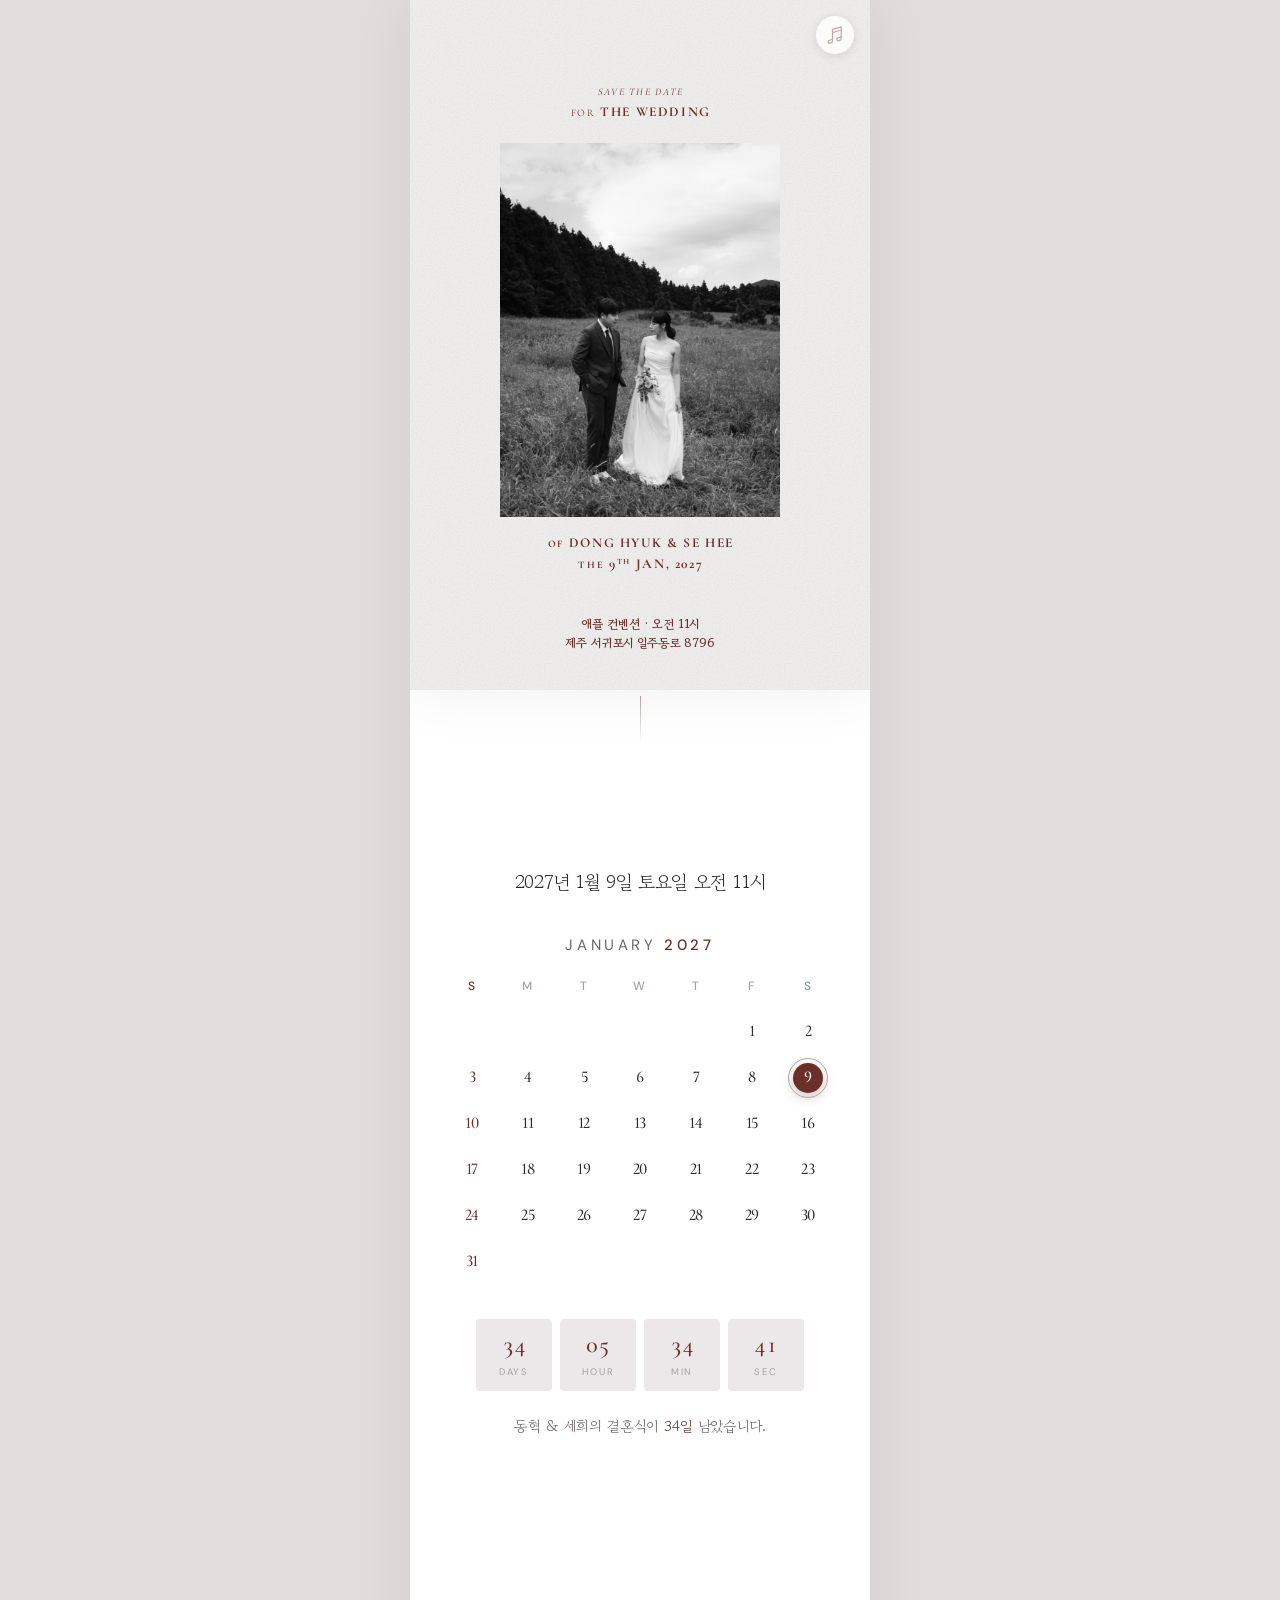
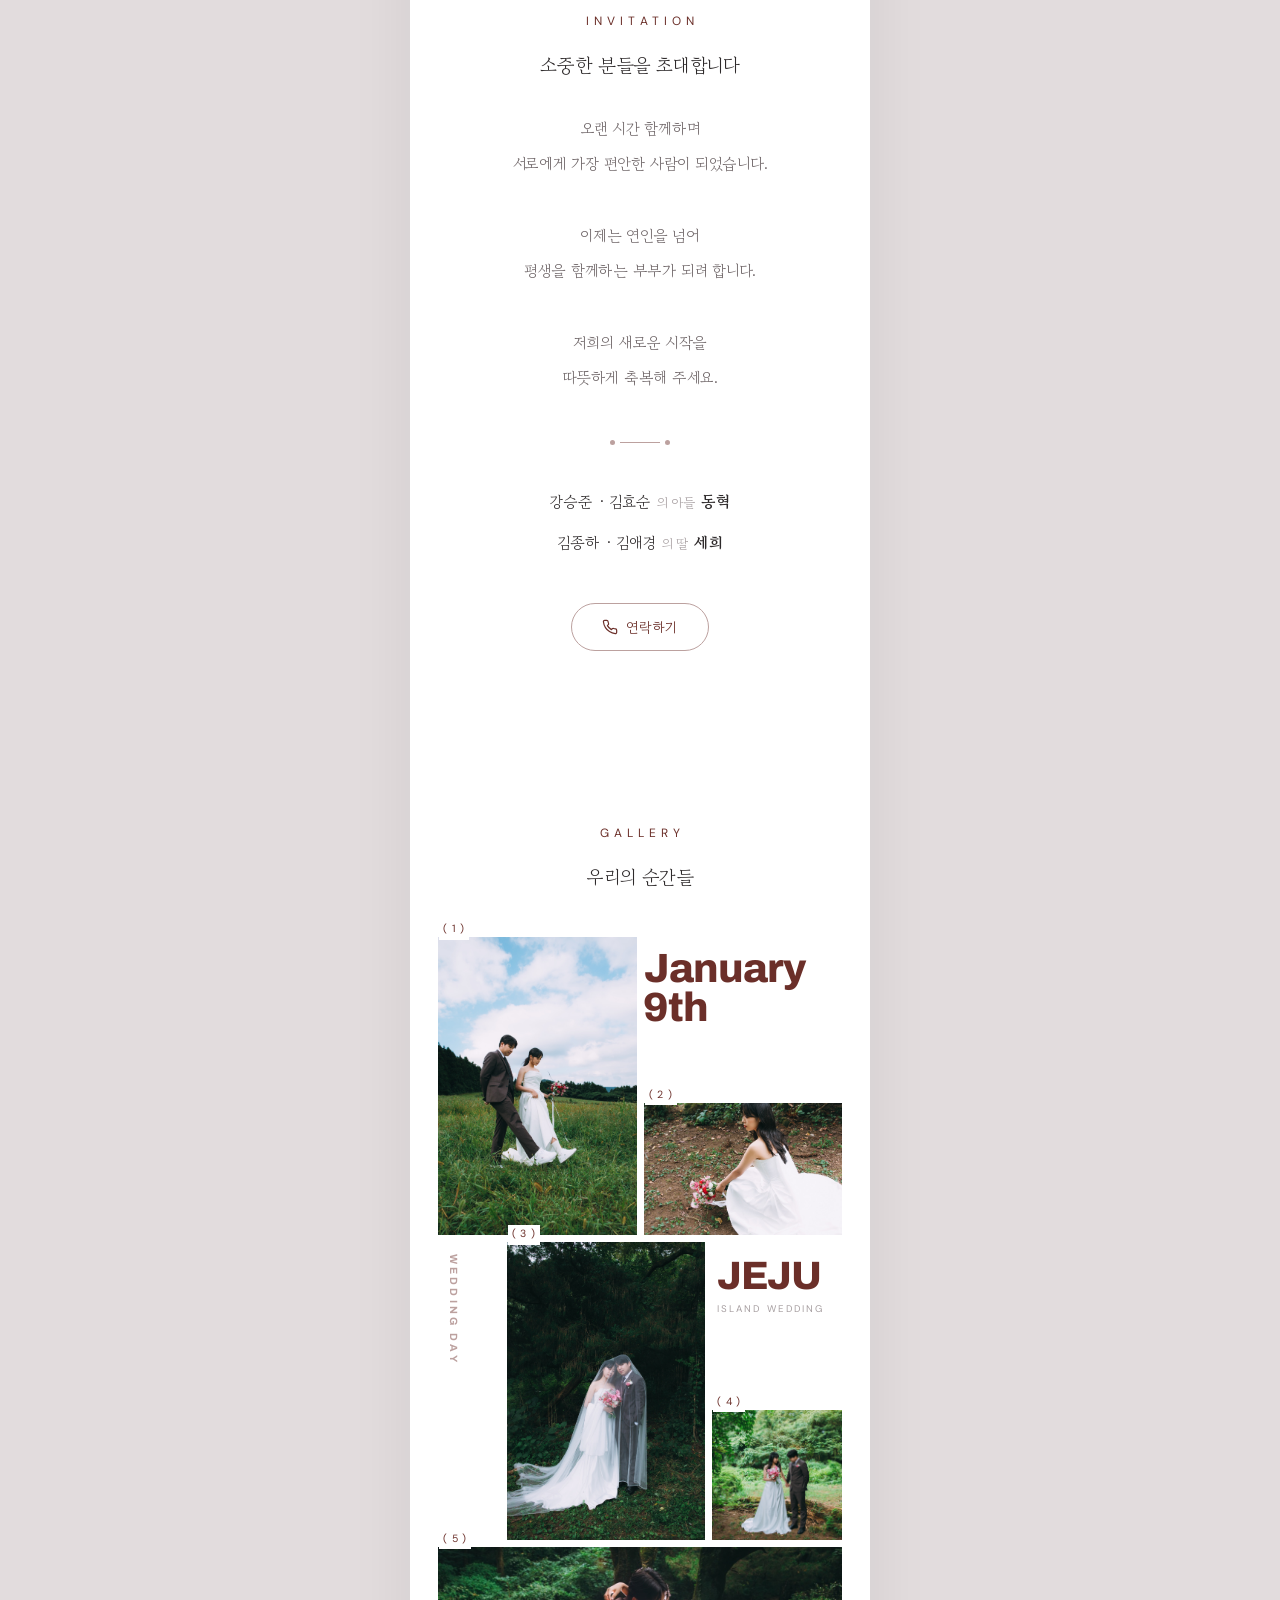
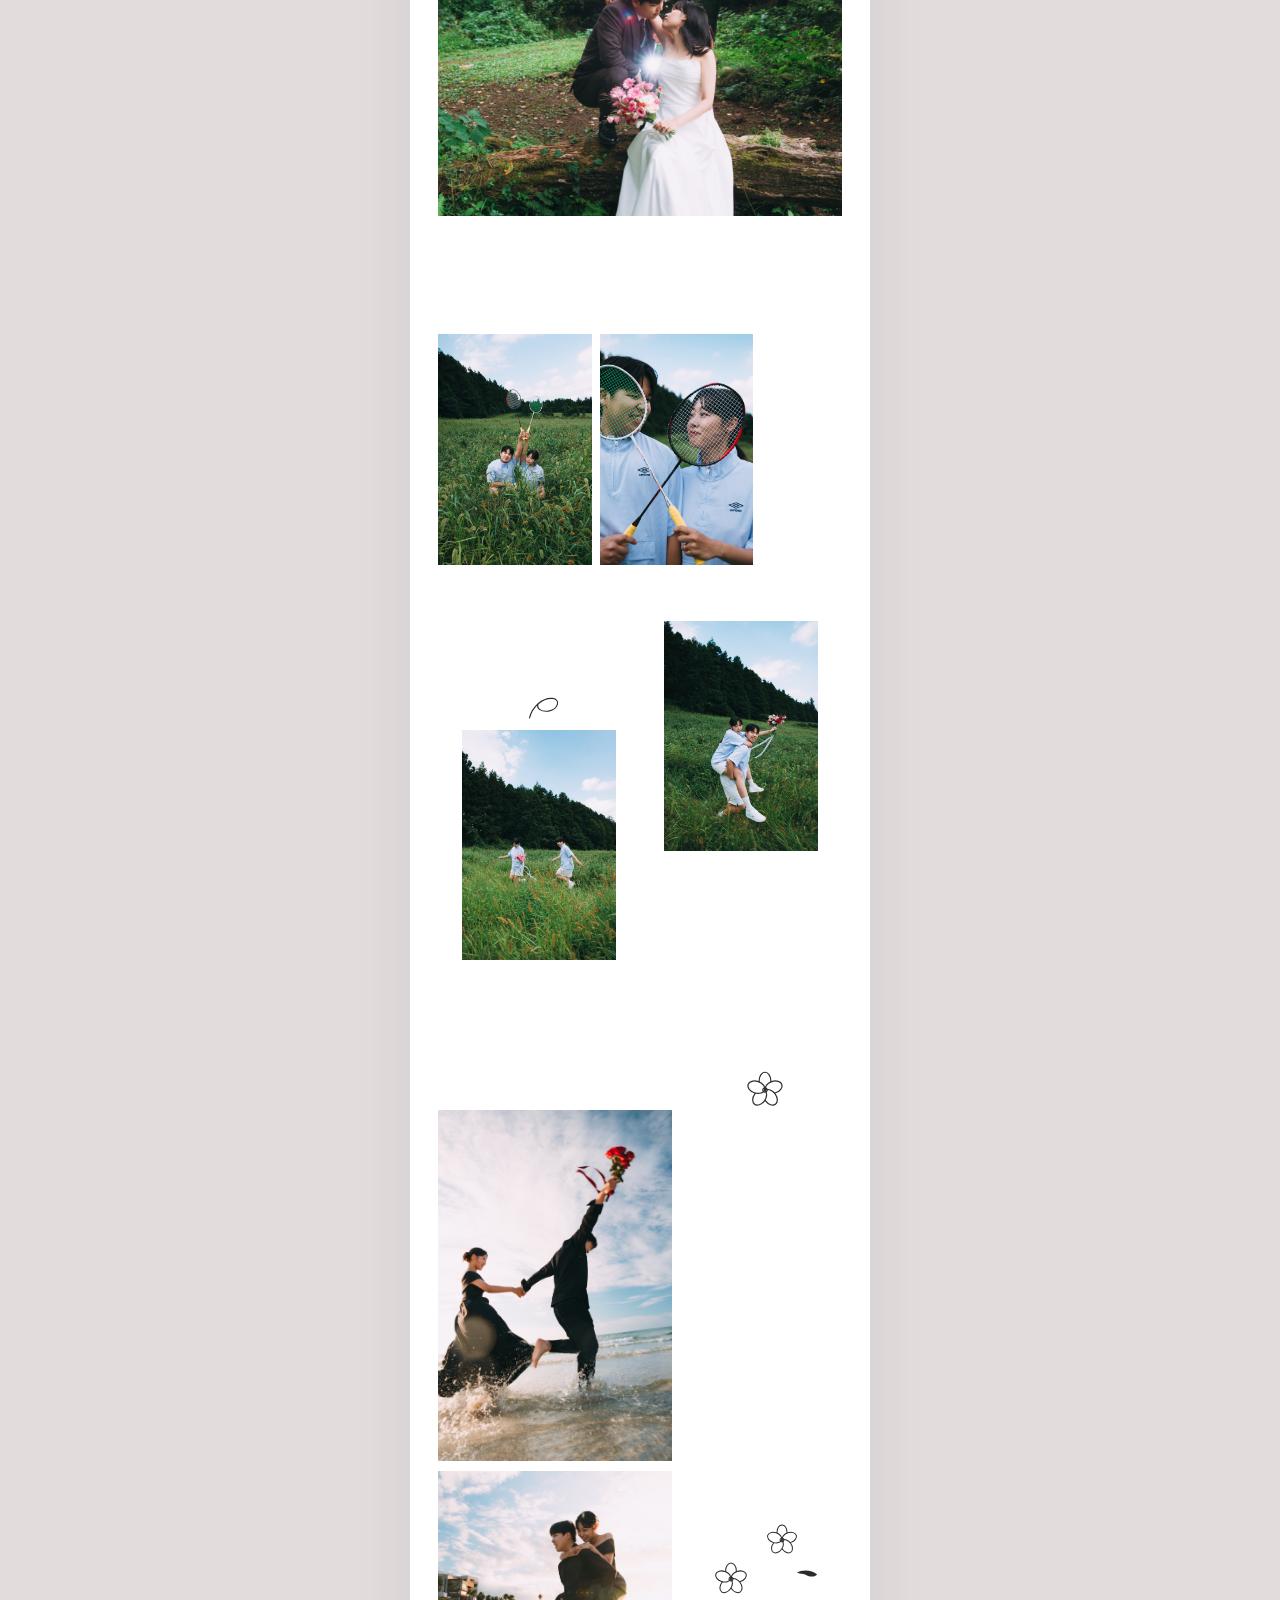
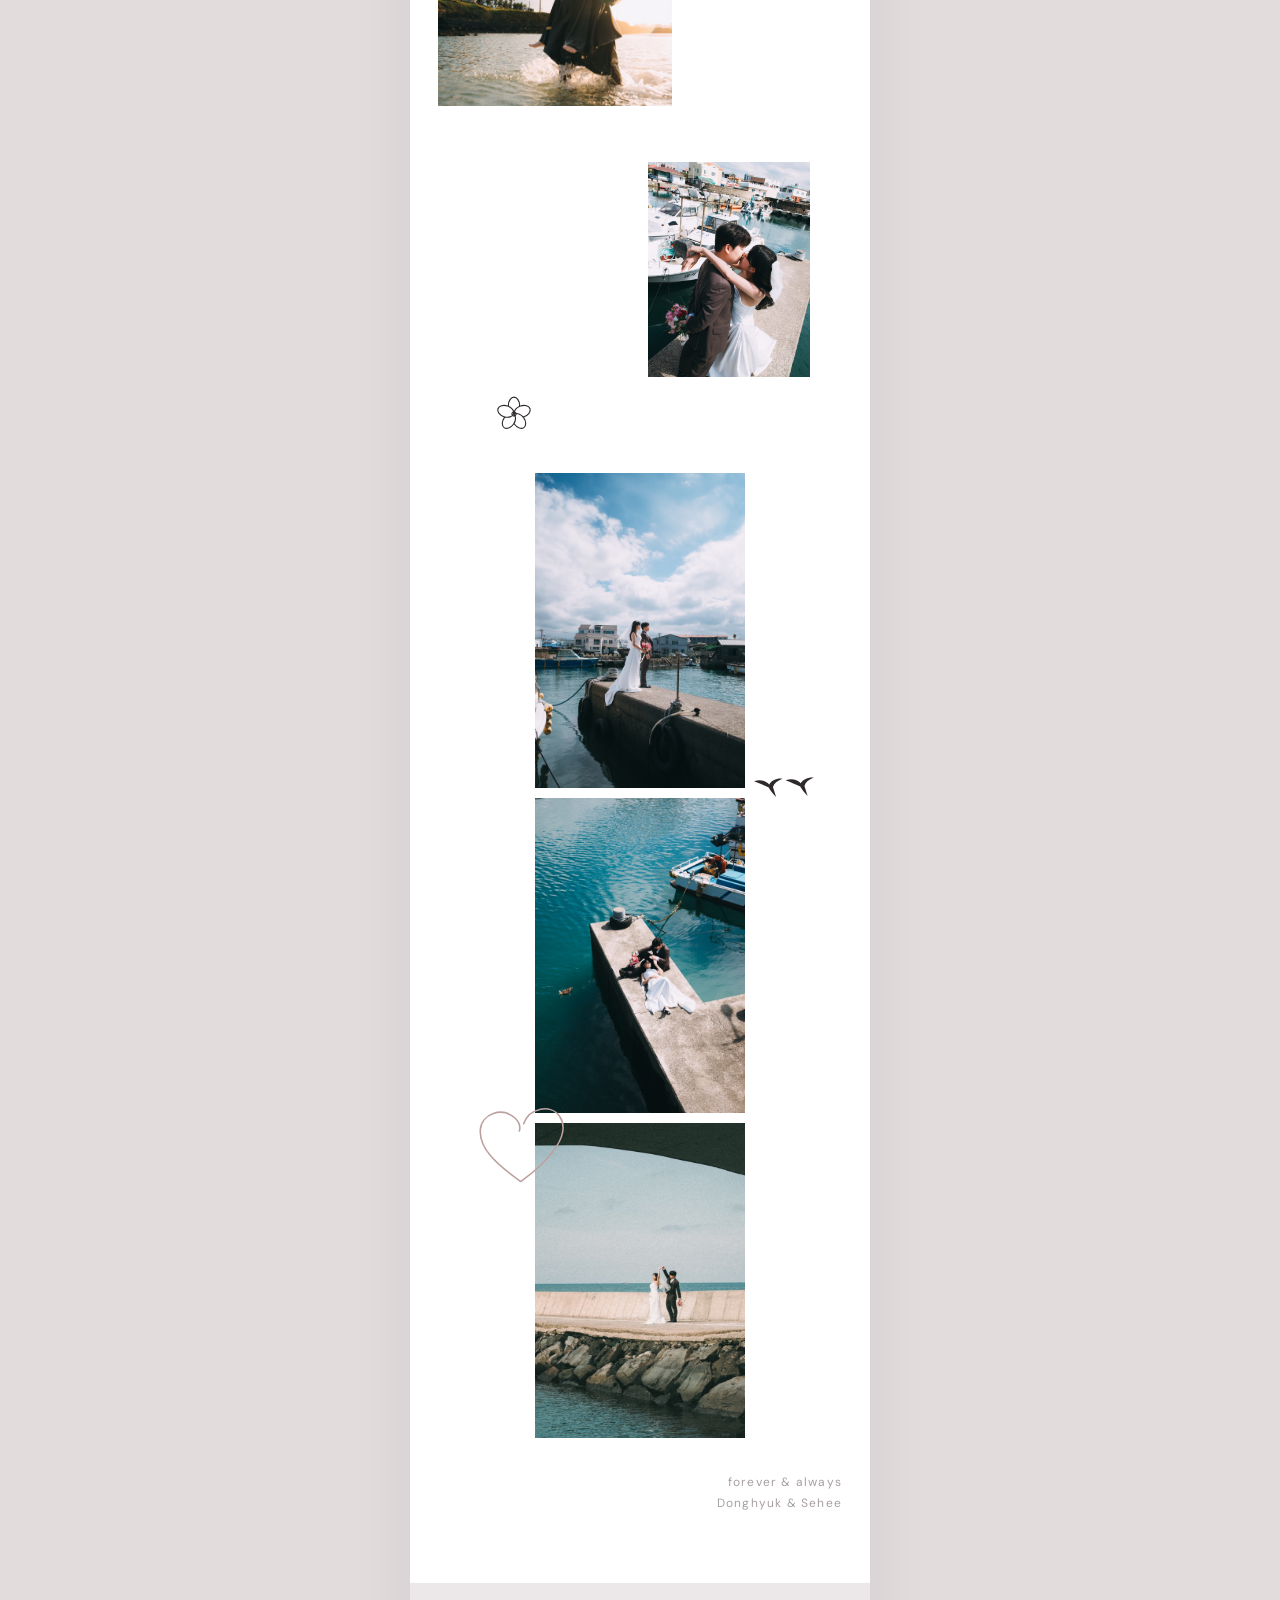
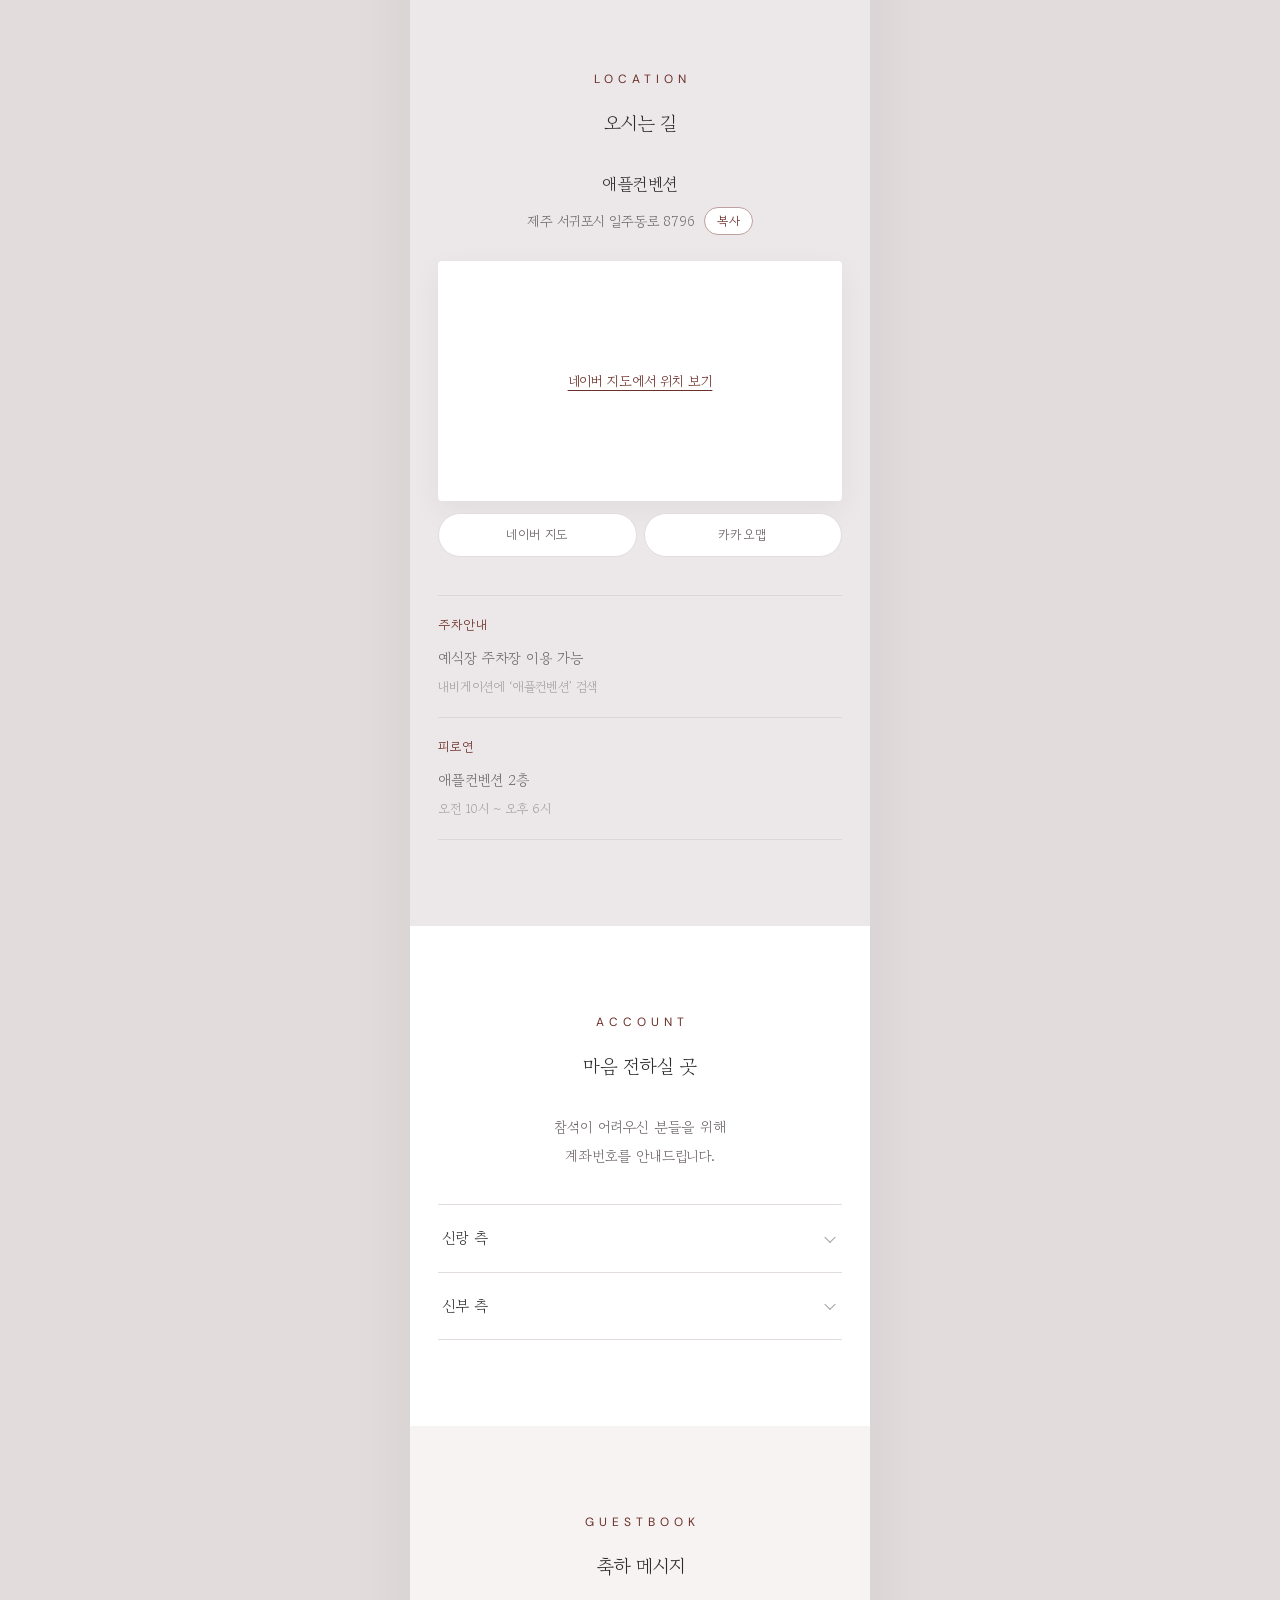
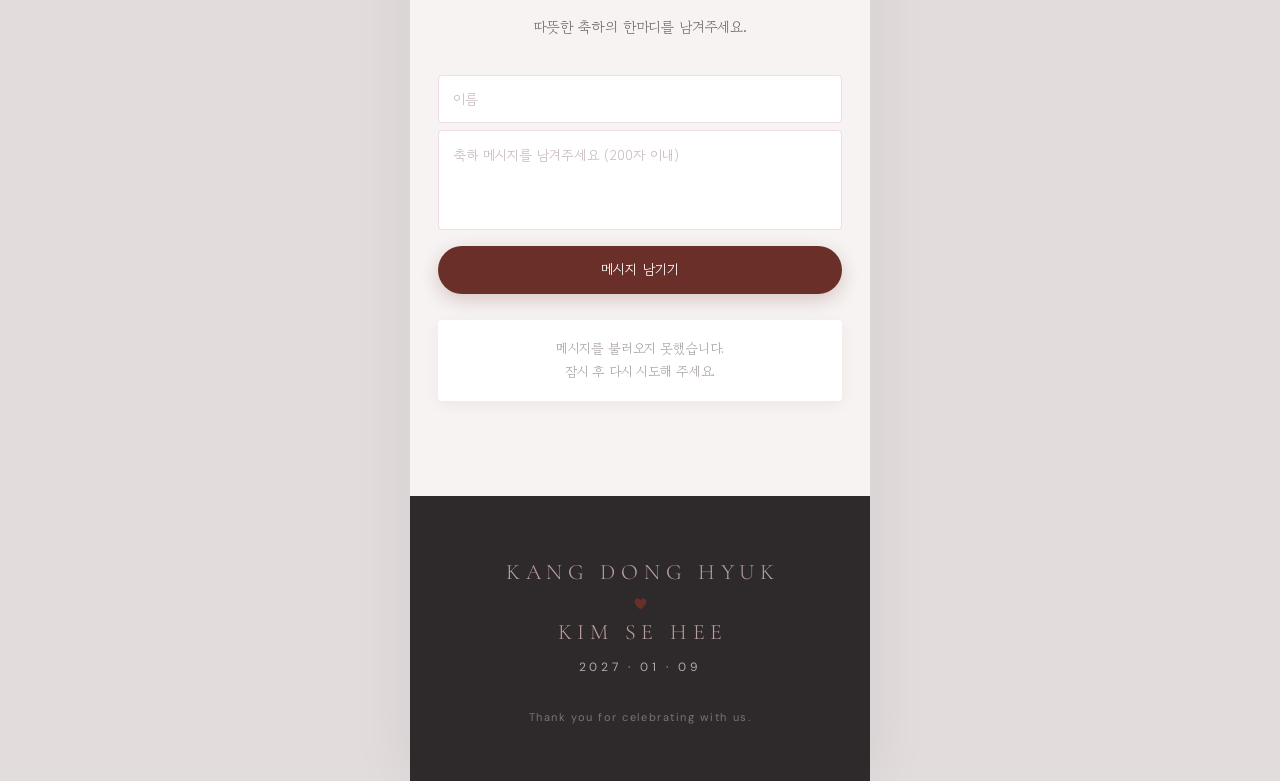
==== commit d897b72f: "📸 이미지 수정" ====
--- a/index.html
+++ b/index.html
@@ -223,13 +223,10 @@
         <!-- 모자이크 아래 — 여백을 살린 에디토리얼 배치 + 손그림 낙서
              캐주얼(6~9) · 바다·항구(10~15) / 라이트박스에서 함께 넘겨 볼 수 있음 -->
         <div class="gallery-more gal">
-          <p class="gm-head reveal" aria-hidden="true">
-            DAY OFF <small>in the field</small>
-          </p>
           <div class="gal__pair">
             <figure class="mosaic__item gal__f reveal" data-idx="5">
               <img
-                src="images/gallery/RM3_1477.jpg"
+                src="images/gallery/RM3_1355.jpg"
                 alt="웨딩 스냅 6"
                 loading="lazy"
               />
@@ -258,17 +255,14 @@
             </svg>
             <figure class="mosaic__item gal__f gal__l reveal" data-idx="8">
               <img
-                src="images/gallery/RM3_1355.jpg"
+                src="images/gallery/RM3_1477.jpg"
                 alt="웨딩 스냅 9"
                 loading="lazy"
               />
             </figure>
           </div>
 
-          <p class="gm-head reveal" aria-hidden="true">
-            BY THE SEA <small>beach &amp; harbor</small>
-          </p>
-          <div class="gal__hero">
+          <div class="gal__hero gal__hero--sea">
             <svg
               class="gd gd--flower gd--f2"
               viewBox="-22 -22 44 44"
@@ -409,7 +403,7 @@
           <div class="gal__detail">
             <figure class="mosaic__item gal__f reveal" data-idx="11">
               <img
-                src="images/gallery/RM3_0646.jpg"
+                src="images/gallery/RM3_0352.jpg"
                 alt="웨딩 스냅 12"
                 loading="lazy"
               />
@@ -457,7 +451,7 @@
           <div class="gal__stack">
             <figure class="mosaic__item gal__f reveal" data-idx="12">
               <img
-                src="images/gallery/RM3_0352.jpg"
+                src="images/gallery/RM3_0221.jpg"
                 alt="웨딩 스냅 13"
                 loading="lazy"
               />
@@ -472,17 +466,19 @@
             </figure>
             <figure class="mosaic__item gal__f reveal" data-idx="13">
               <img
-                src="images/gallery/RM3_0221.jpg"
+                src="images/gallery/RM3_0142.jpg"
                 alt="웨딩 스냅 14"
                 loading="lazy"
               />
             </figure>
-            <figure class="mosaic__item gal__f reveal" data-idx="14">
-              <img
-                src="images/gallery/RM3_0142.jpg"
-                alt="웨딩 스냅 15"
-                loading="lazy"
-              />
+            <figure class="mosaic__item gal__f gal__zoom reveal" data-idx="14">
+              <div class="gal__crop">
+                <img
+                  src="images/gallery/RM3_0646_film.jpg"
+                  alt="웨딩 스냅 15"
+                  loading="lazy"
+                />
+              </div>
               <svg class="gd gd--heart" viewBox="0 0 64 56" aria-hidden="true">
                 <path
                   d="M33 13 C37 2 52 -1 58 8 C66 20 52 38 31 53 C14 41 2 30 3 17 C4 6 18 1 27 9 C30 12 31 15 30 18"
@@ -542,7 +538,7 @@
 
         <dl class="way reveal">
           <div>
-            <dt>자가용</dt>
+            <dt>주차안내</dt>
             <dd>
               예식장 주차장 이용 가능<br /><span class="muted"
                 >내비게이션에 ‘애플컨벤션’ 검색</span
@@ -550,12 +546,11 @@
             </dd>
           </div>
           <div>
-            <dt>버스</dt>
-            <dd class="muted">※ 버스 노선 안내 문구를 넣어주세요.</dd>
-          </div>
-          <div>
             <dt>피로연</dt>
-            <dd>애플컨벤션 2층<br />오전 10시 ~ 오후 6시</dd>
+            <dd>
+              애플컨벤션 2층<br />
+              <span class="muted">오전 10시 ~ 오후 6시</span>
+            </dd>
           </div>
         </dl>
       </section>
--- a/style.css
+++ b/style.css
@@ -1240,6 +1240,8 @@
   display: grid;
   grid-template-columns: 1fr 1fr;
   gap: 8px;
+  margin-top: 100px;
+  margin-right: 22%;
 }
 
 /* 엇갈려 내려오는 두 장 — 오른쪽 먼저, 왼쪽이 아래로 겹쳐 내려옴 */
@@ -1251,11 +1253,14 @@
   width: 54%;
 }
 .gal__stagger .gal__r {
+  width: 38%;
   margin-left: auto;
+  margin-right: 6%;
 }
 .gal__stagger .gal__l {
+  width: 38%;
   margin-top: -30%;
-  margin-left: 4%;
+  margin-left: 6%;
 }
 
 /* 작은 한 장 — 오른쪽으로 비켜서 */
@@ -1274,6 +1279,10 @@
   position: relative;
   margin-top: 64px;
 }
+/* 바다 첫 장(10번) — 위 여백 넓게 */
+.gal__hero.gal__hero--sea {
+  margin-top: 150px;
+}
 .gal__hero .gal__f {
   width: 58%;
 }
@@ -1282,7 +1291,7 @@
   margin-top: 10px;
 }
 .gal__hero--low .gal__f {
-  aspect-ratio: 3/2;
+  aspect-ratio: 1/1;
 }
 .gal__hero--low img {
   object-position: 50% 60%;
@@ -1303,6 +1312,17 @@
 .gal__stack .gal__f {
   width: 52%;
   margin: 0 auto 10px;
+}
+
+/* 한 장만 확대 — 낙서가 잘리지 않게 사진만 안쪽에서 자름 */
+.gal__crop {
+  width: 100%;
+  height: 100%;
+  overflow: hidden;
+}
+.gal__zoom img {
+  transform: scale(1.85);
+  transform-origin: 50% 70%;
 }
 
 /* ---- 손그림 낙서 ---- */
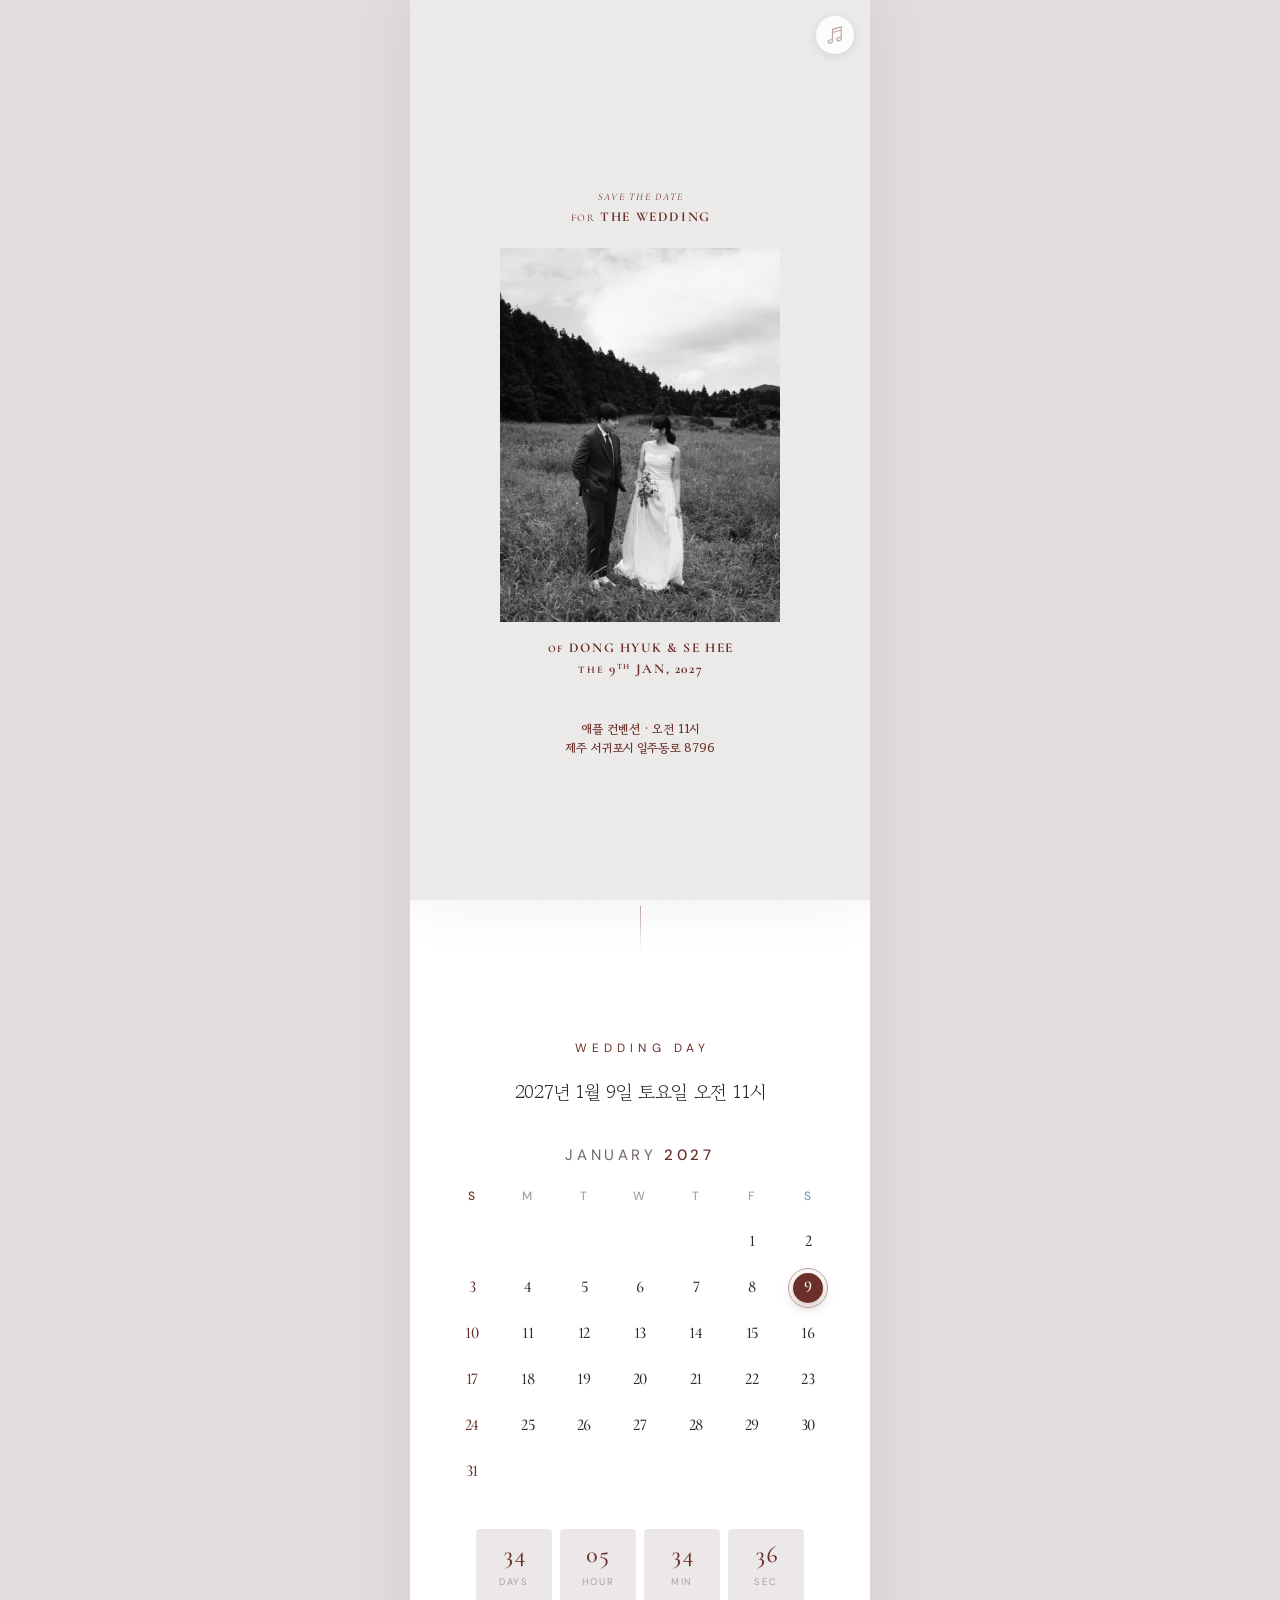
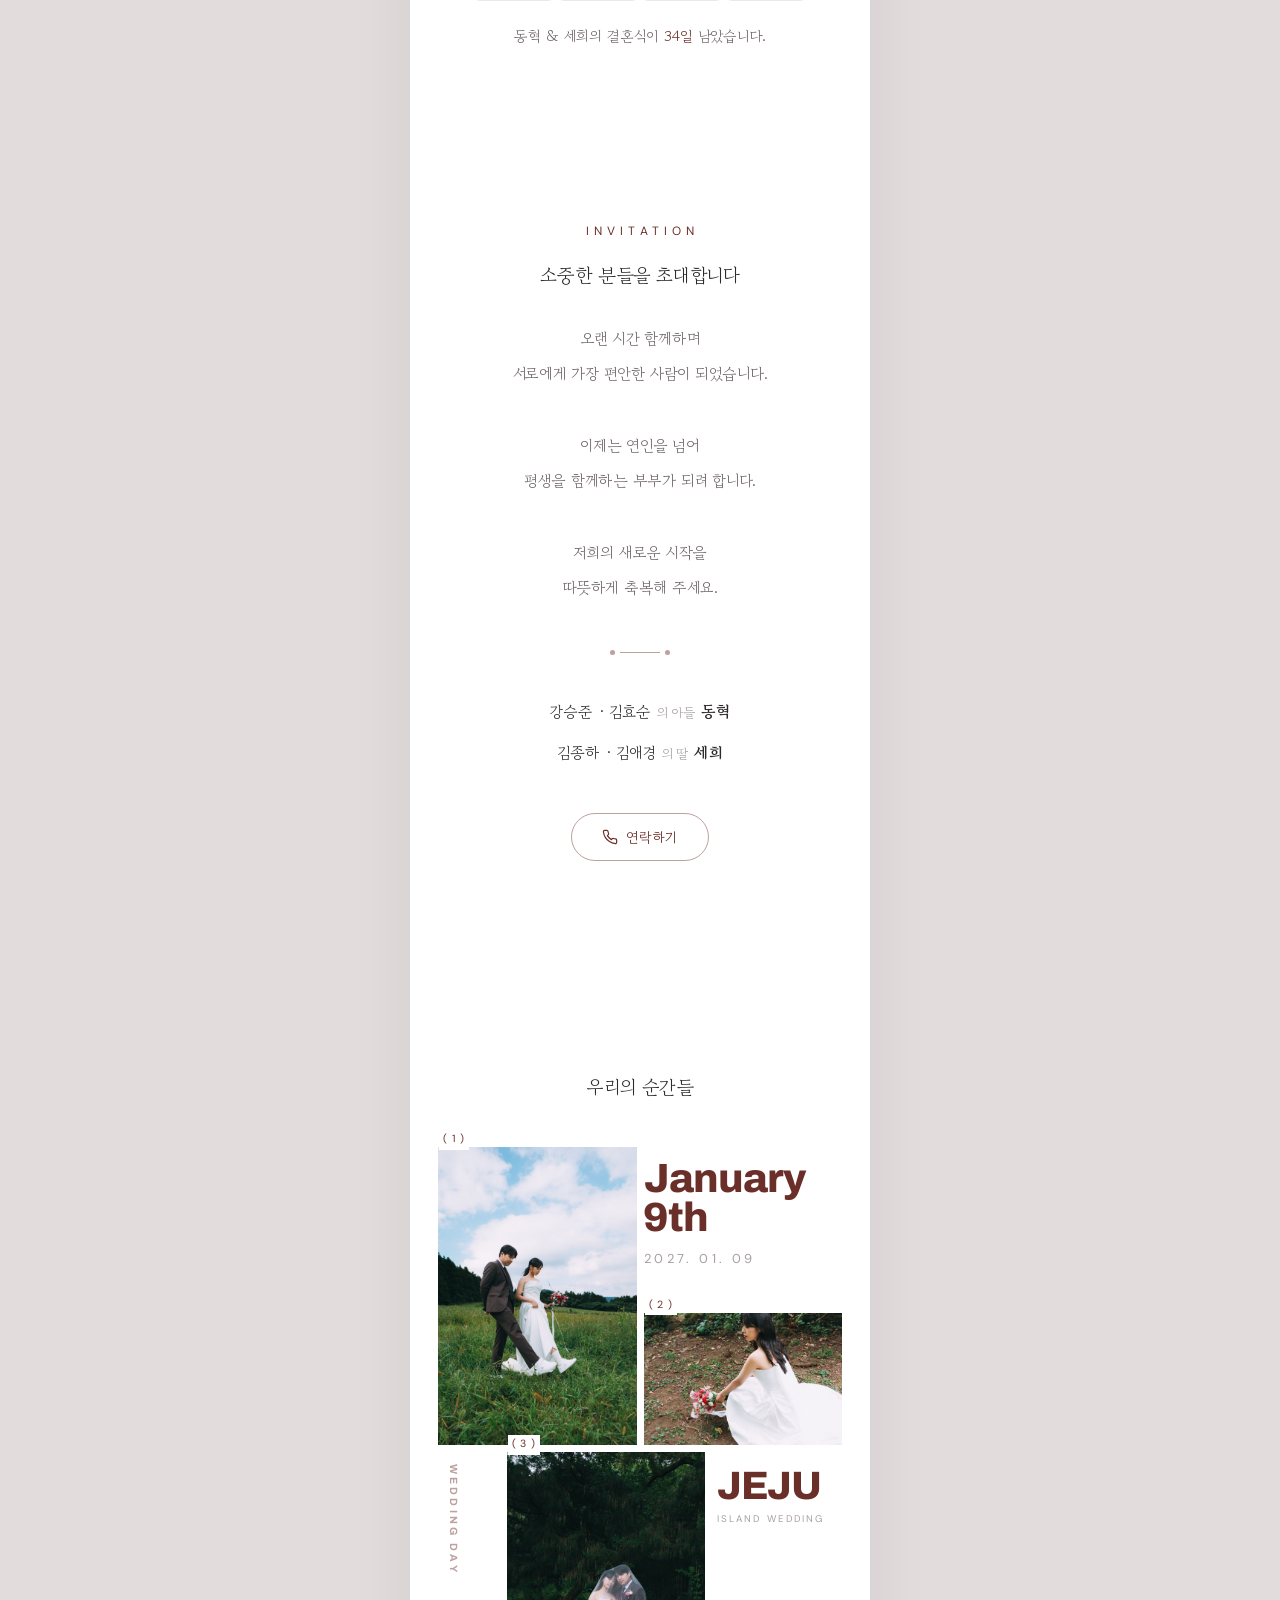
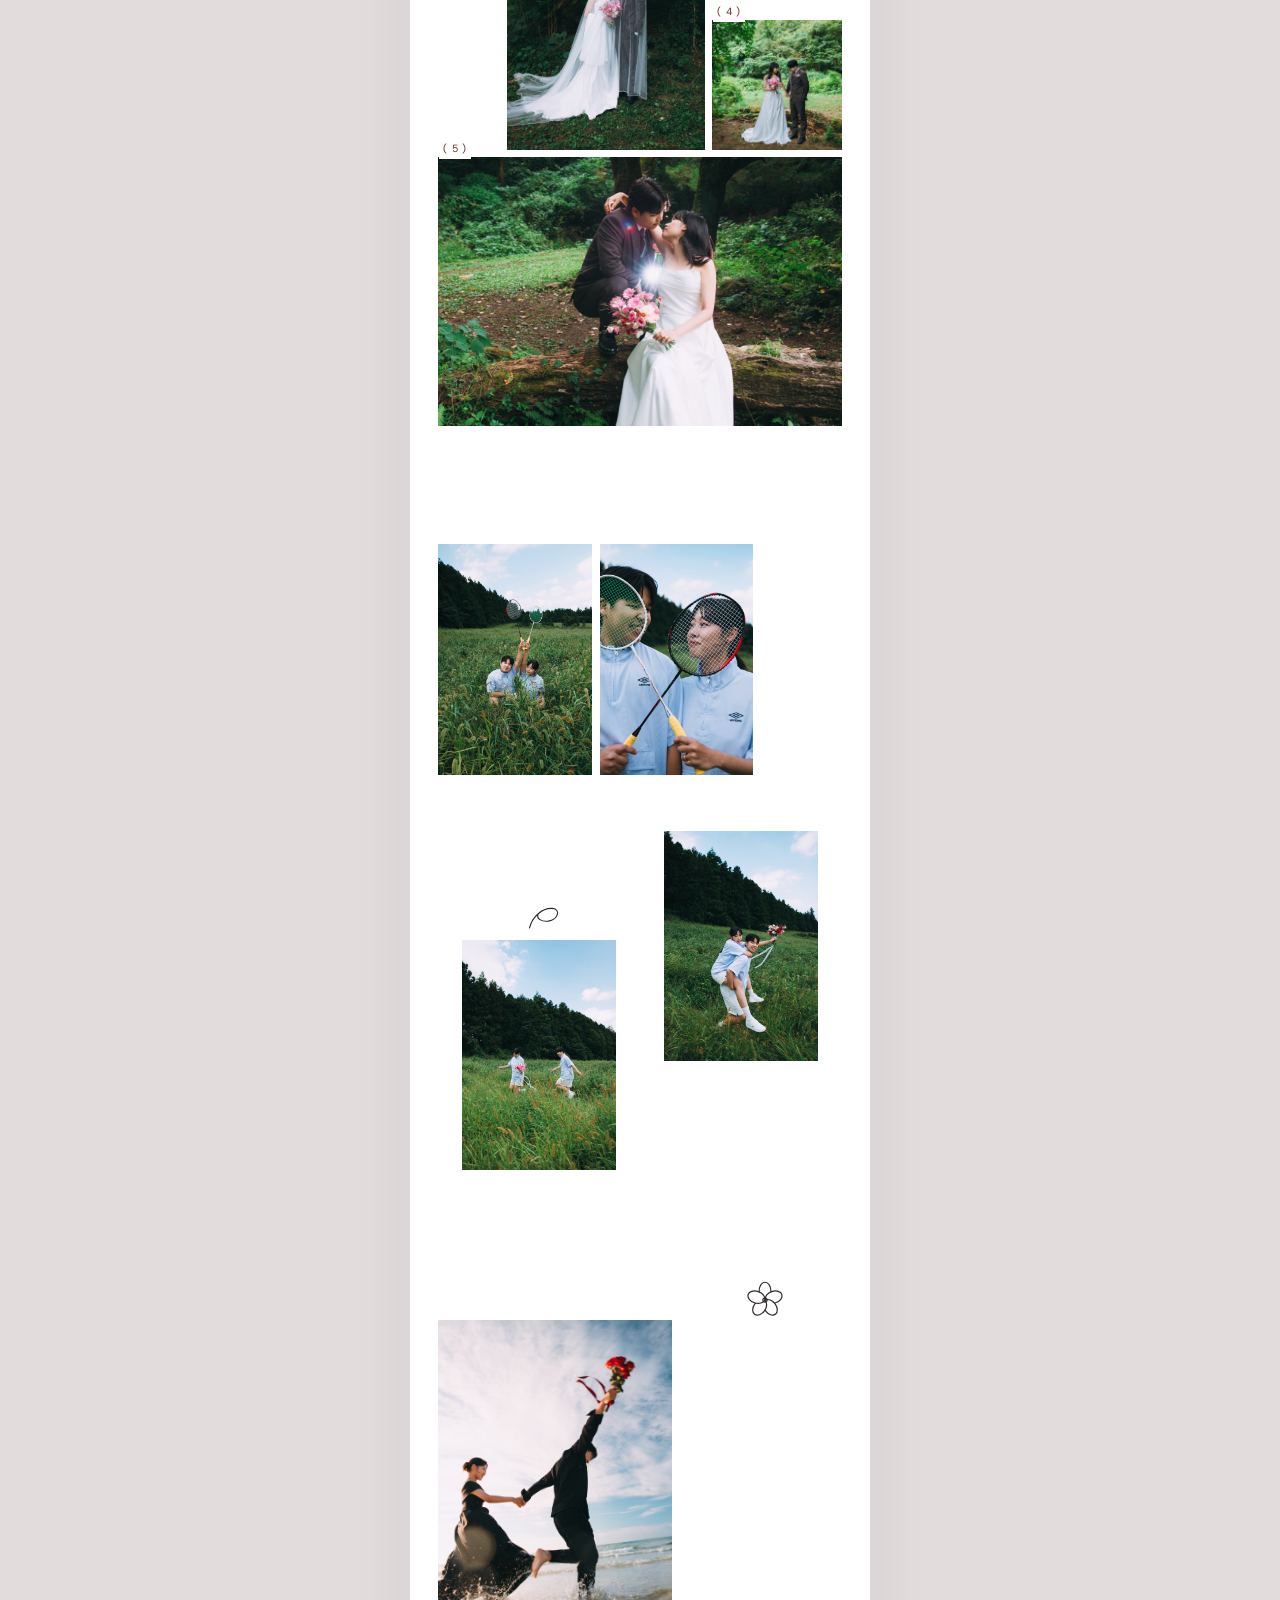
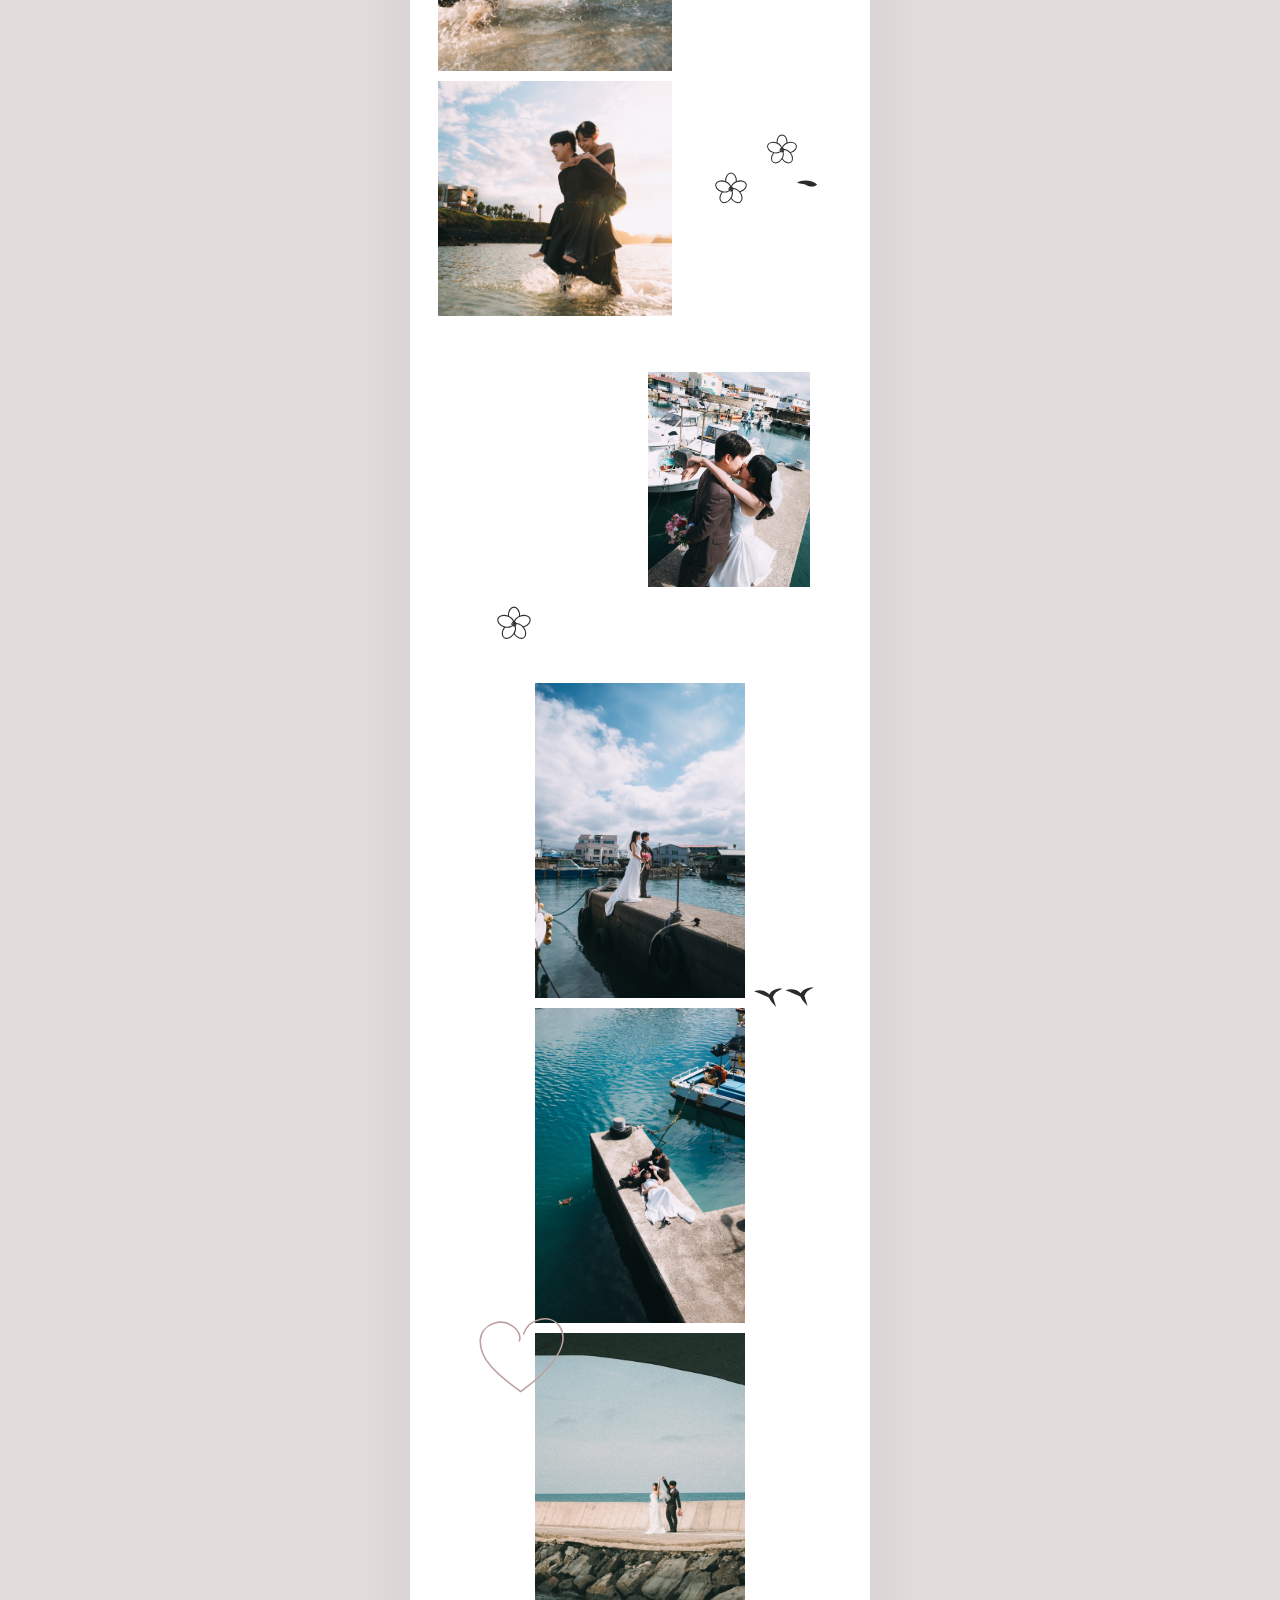
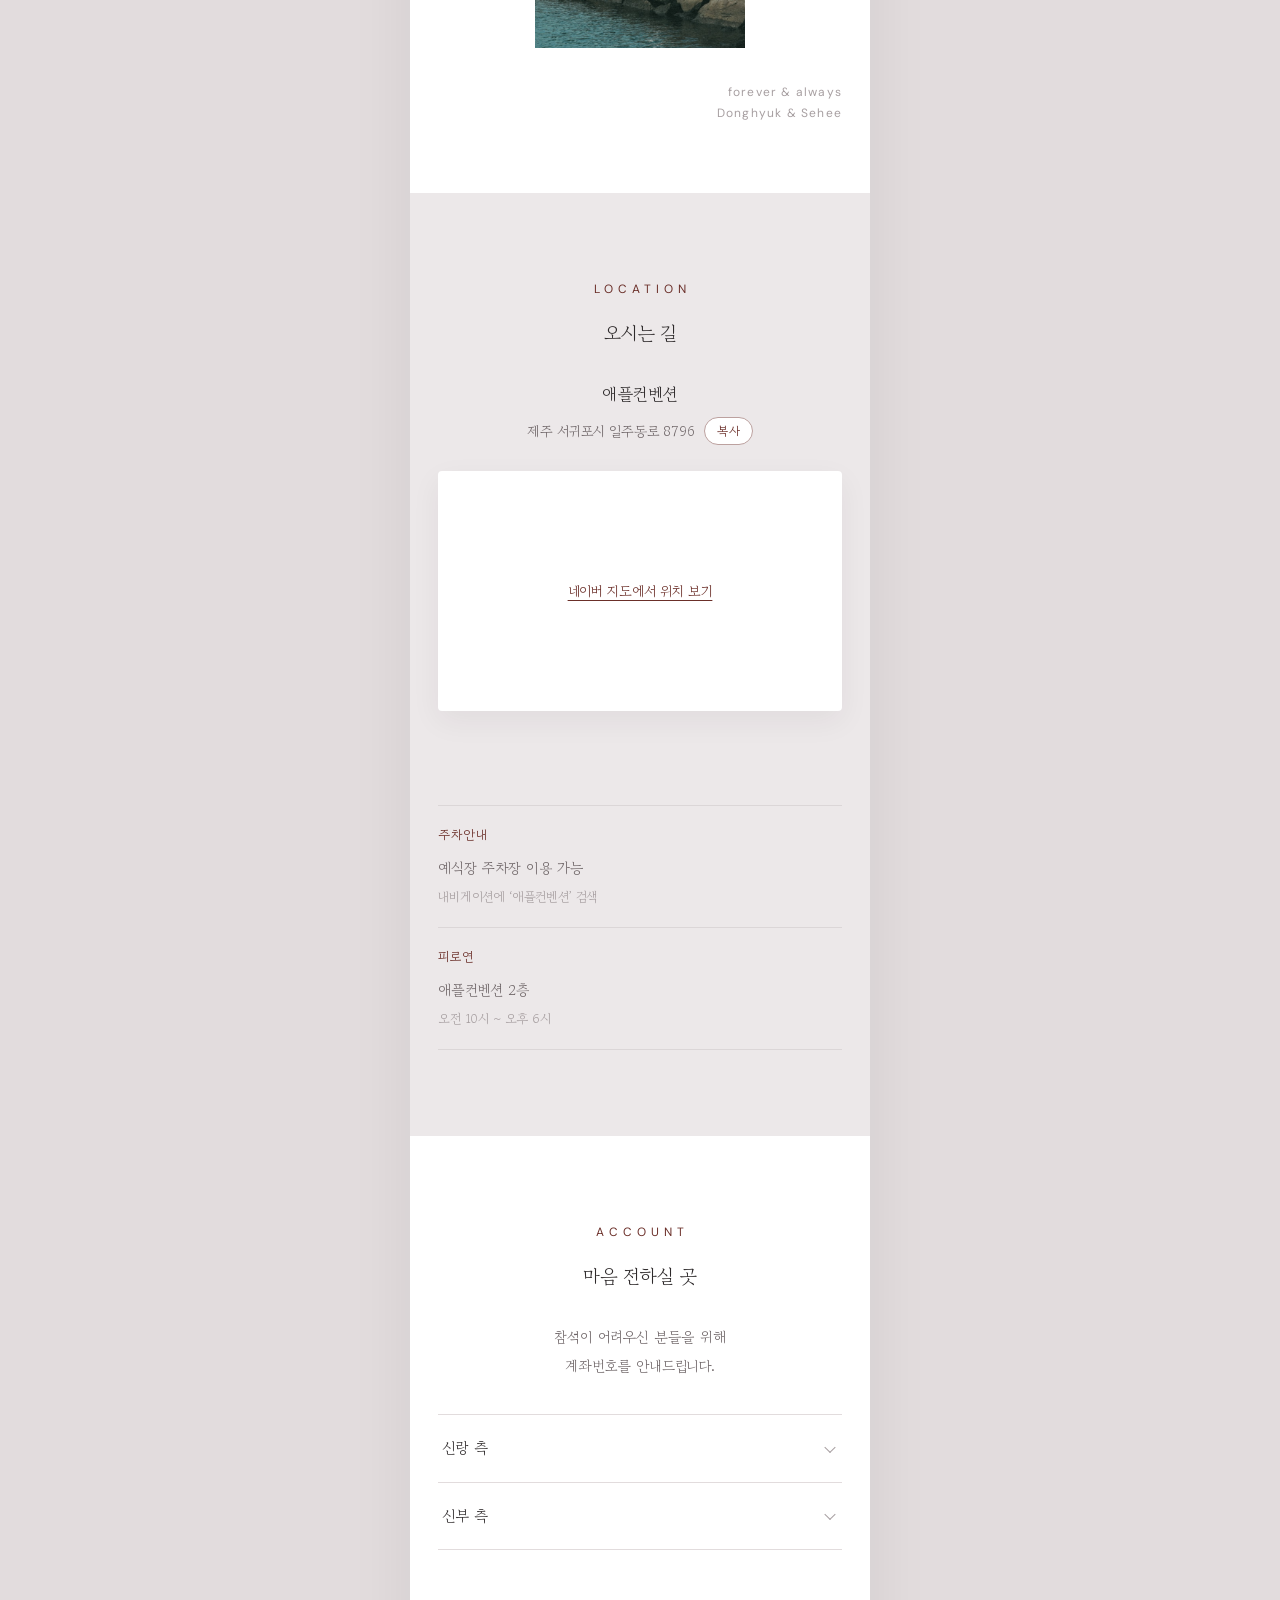
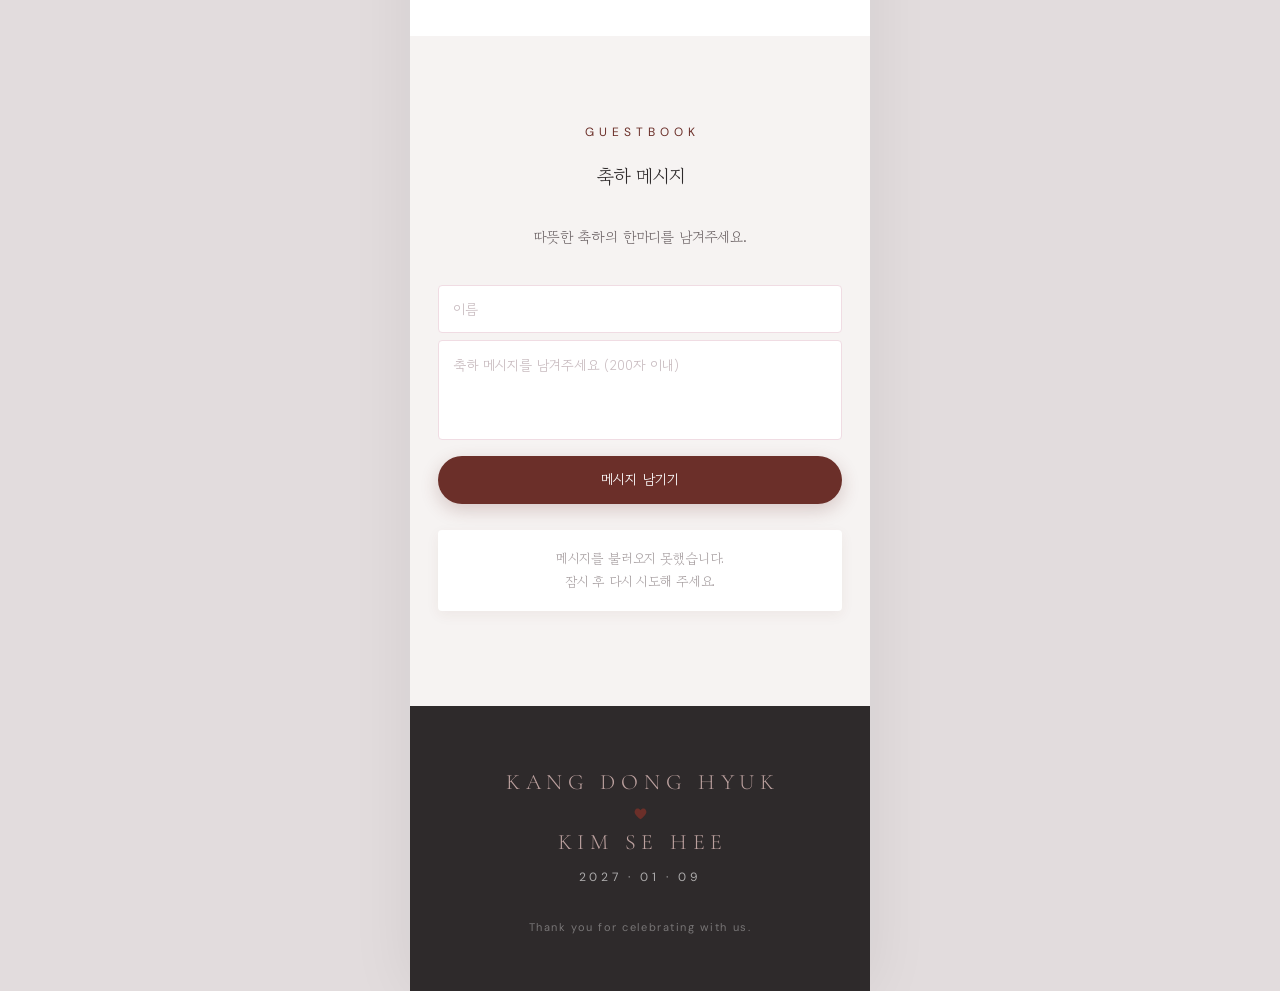
==== commit 0a5f3684: "📝  OG 이미지 변경" ====
--- a/index.html
+++ b/index.html
@@ -14,7 +14,7 @@
       property="og:description"
       content="2027년 1월 9일 토요일 오전 11시, 애플컨벤션"
     />
-    <meta property="og:image" content="images/photo3.jpg" />
+    <meta property="og:image" content="images/og.jpg" />
 
     <link rel="preconnect" href="https://fonts.googleapis.com" />
     <link rel="preconnect" href="https://fonts.gstatic.com" crossorigin />
@@ -81,9 +81,10 @@
             </p>
           </div>
         </div>
-
-        <span class="scroll-hint" aria-hidden="true"></span>
       </section>
+
+      <!-- 스크롤 안내선 — 첫 화면(.top) 아래로 분리 -->
+      <span class="scroll-hint" aria-hidden="true"></span>
 
       <!-- ===== 2. 캘린더 & D-DAY ===== -->
       <section class="sec sec--date">
--- a/style.css
+++ b/style.css
@@ -174,7 +174,9 @@
   position: relative;
   max-width: 460px;
   margin: 0 auto;
-  aspect-ratio: 2/3;
+  /* 모바일 첫 화면을 카드만으로 꽉 채움 */
+  min-height: 100vh;
+  min-height: 100svh;
   display: flex;
   align-items: center;
   justify-content: center;
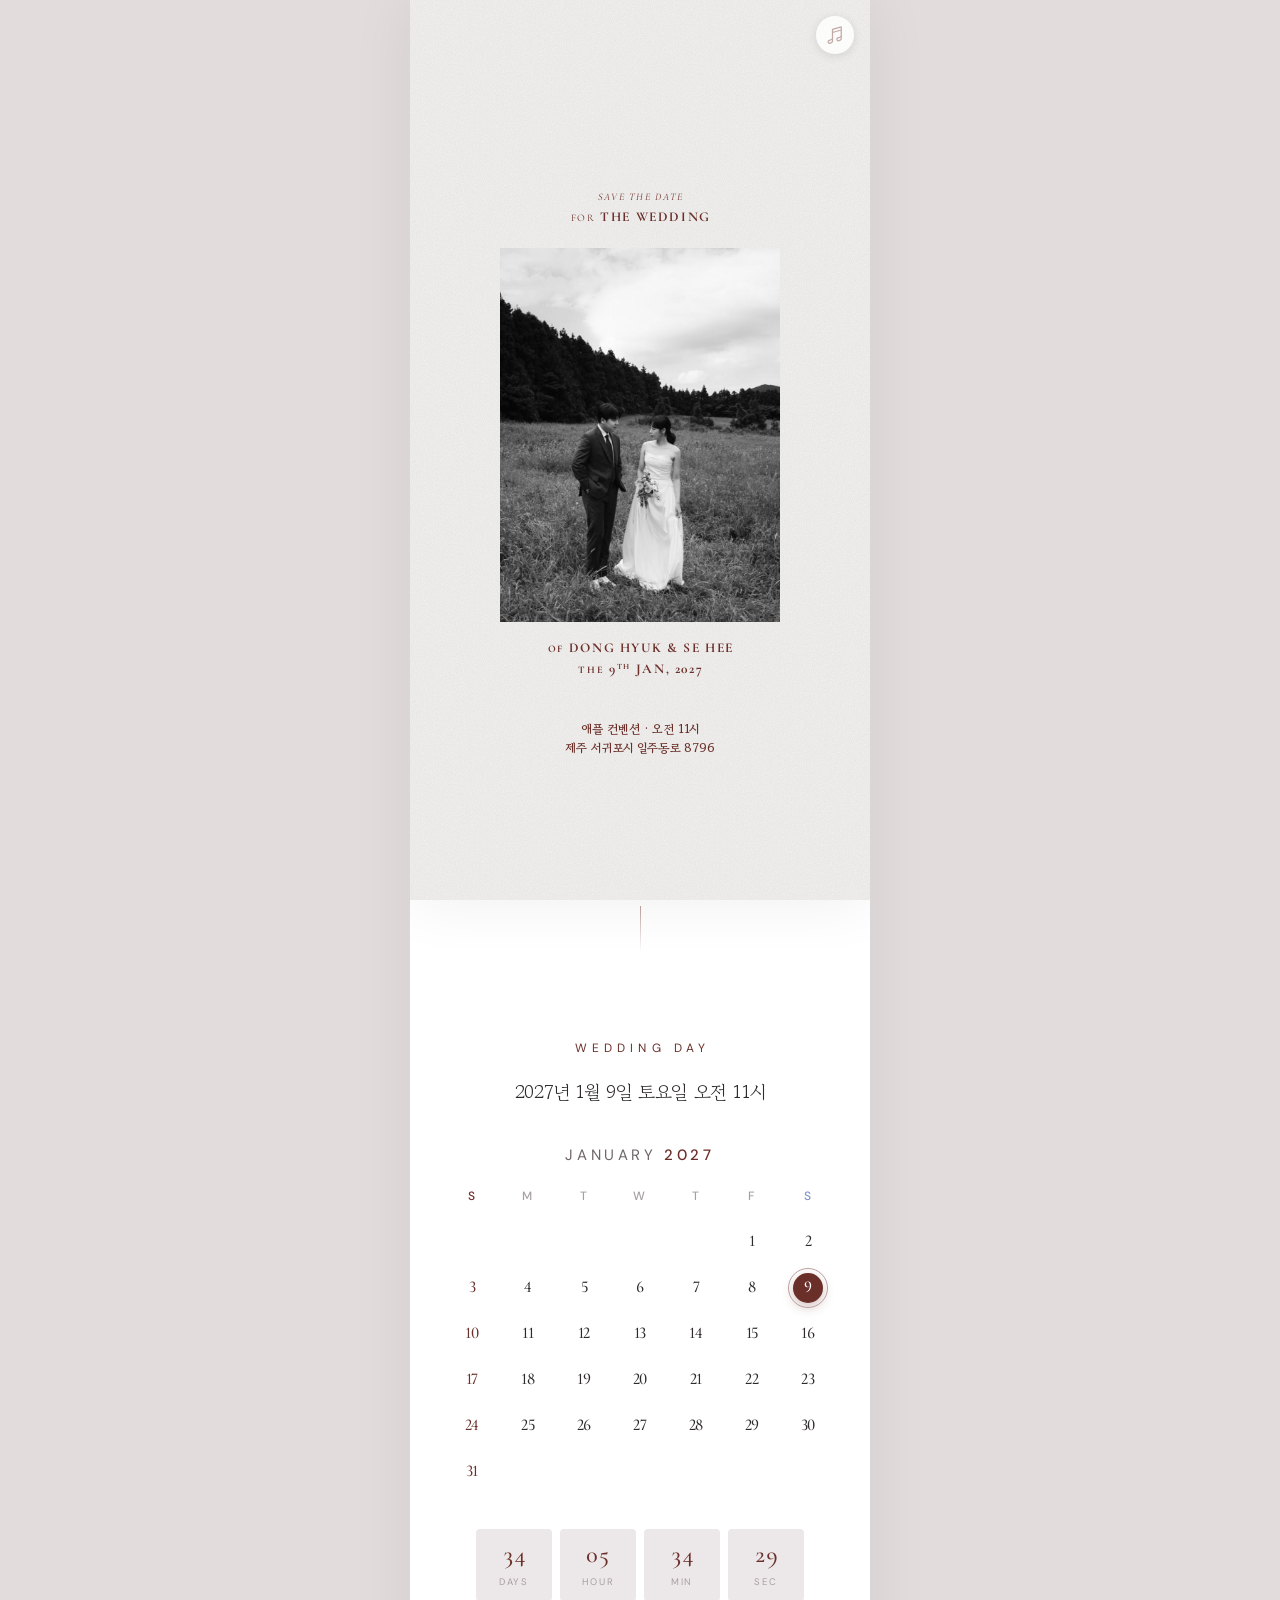
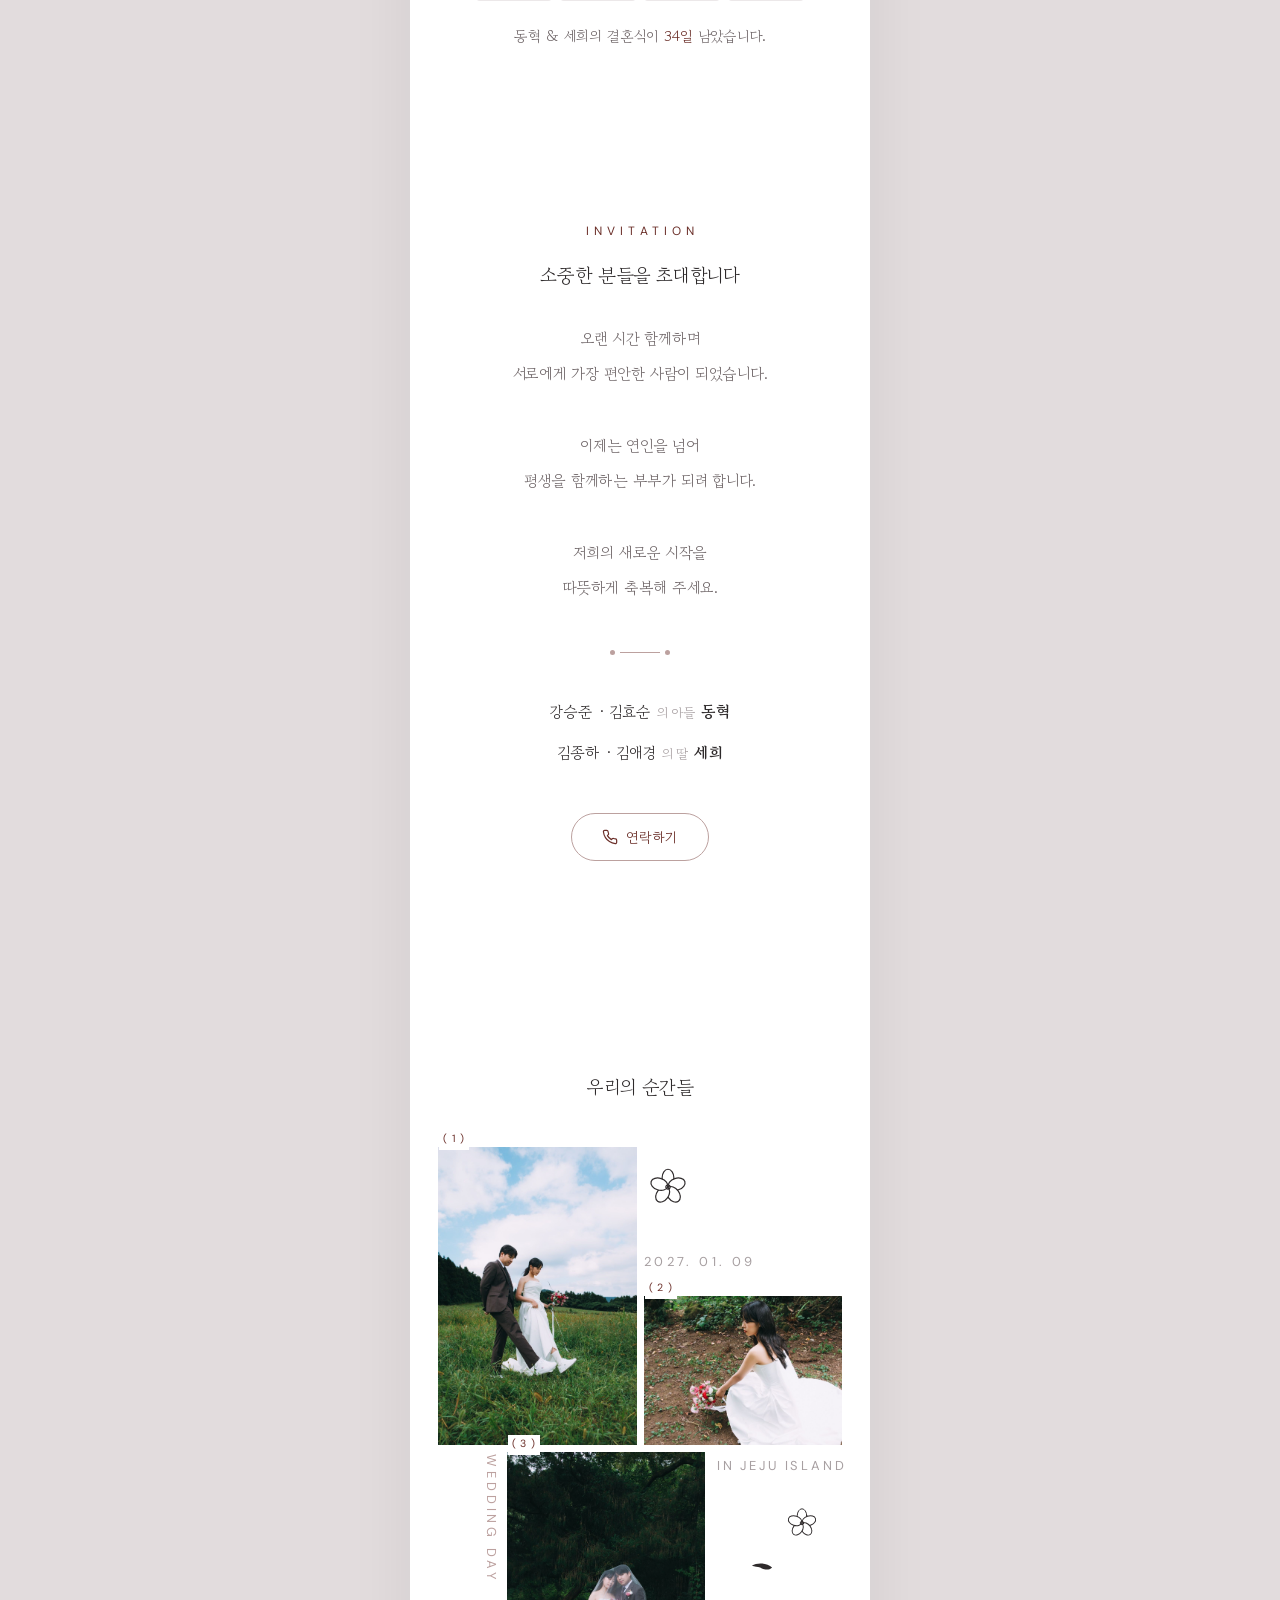
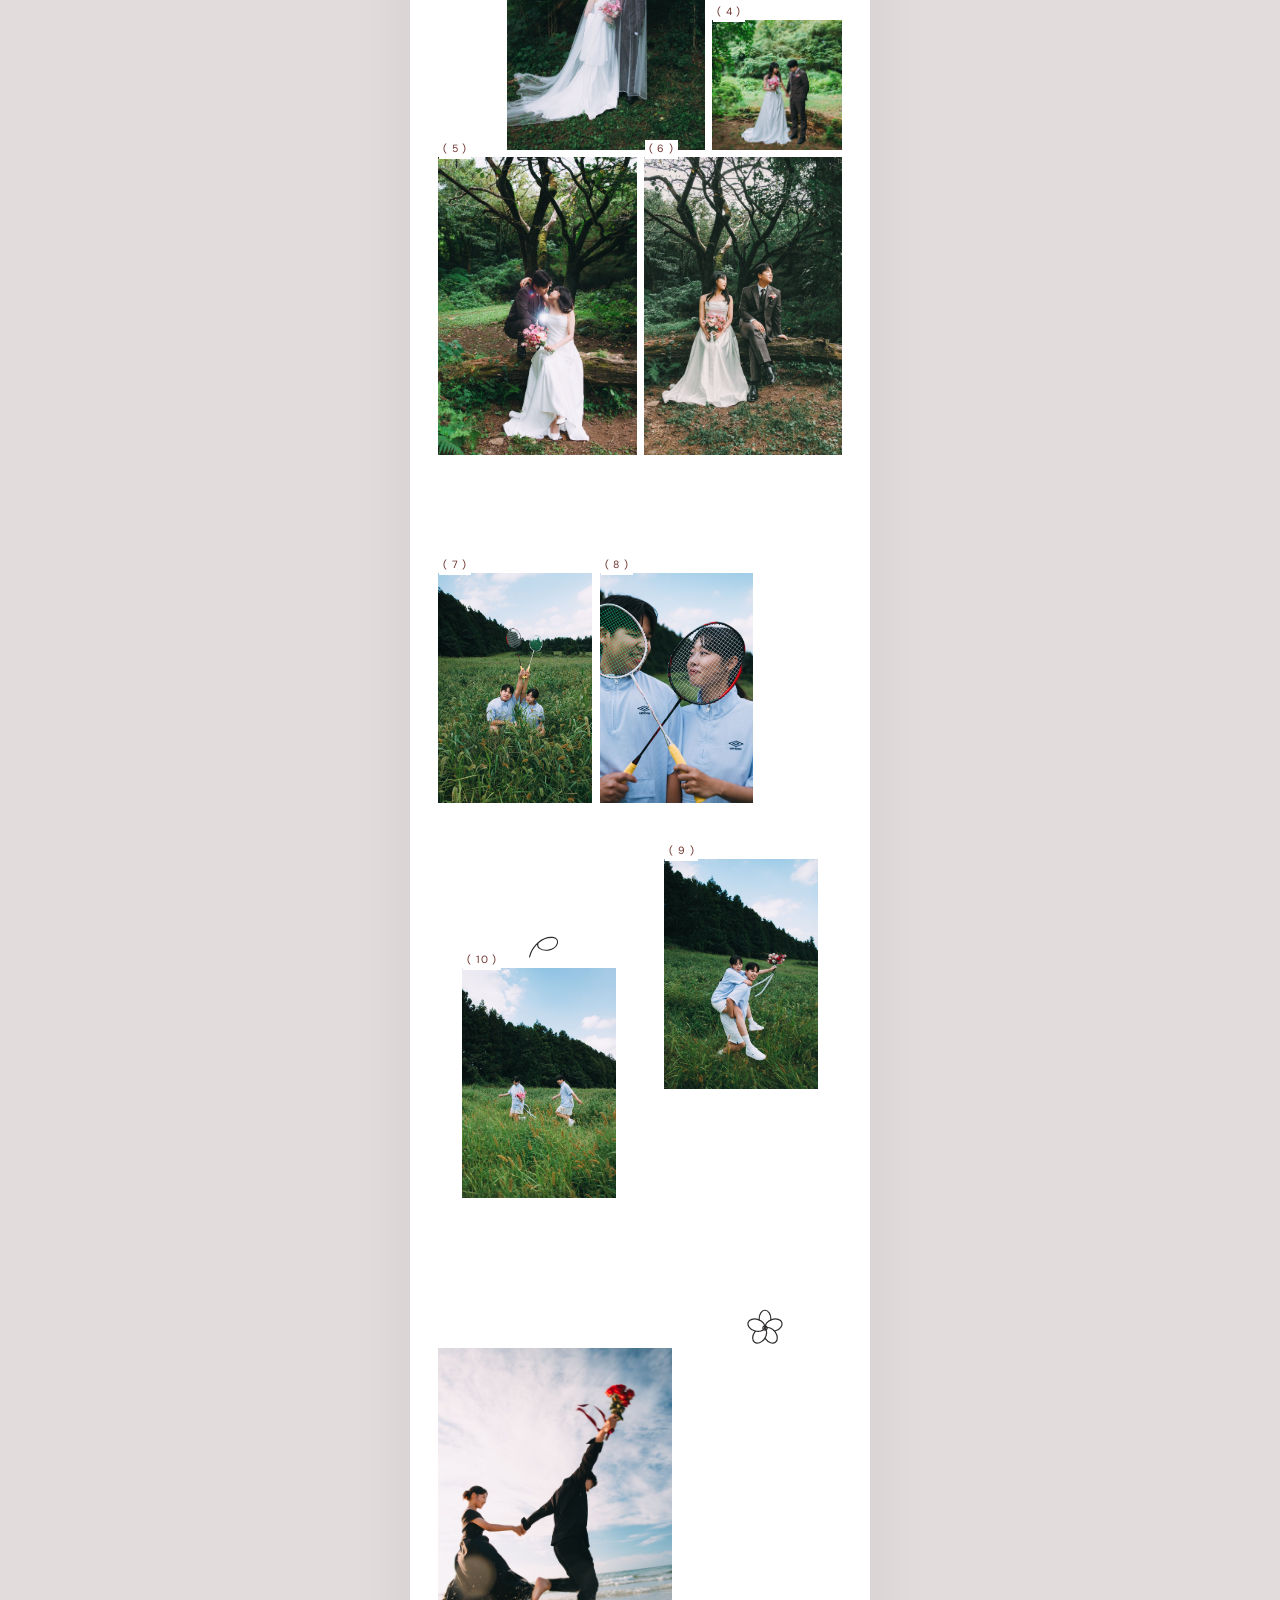
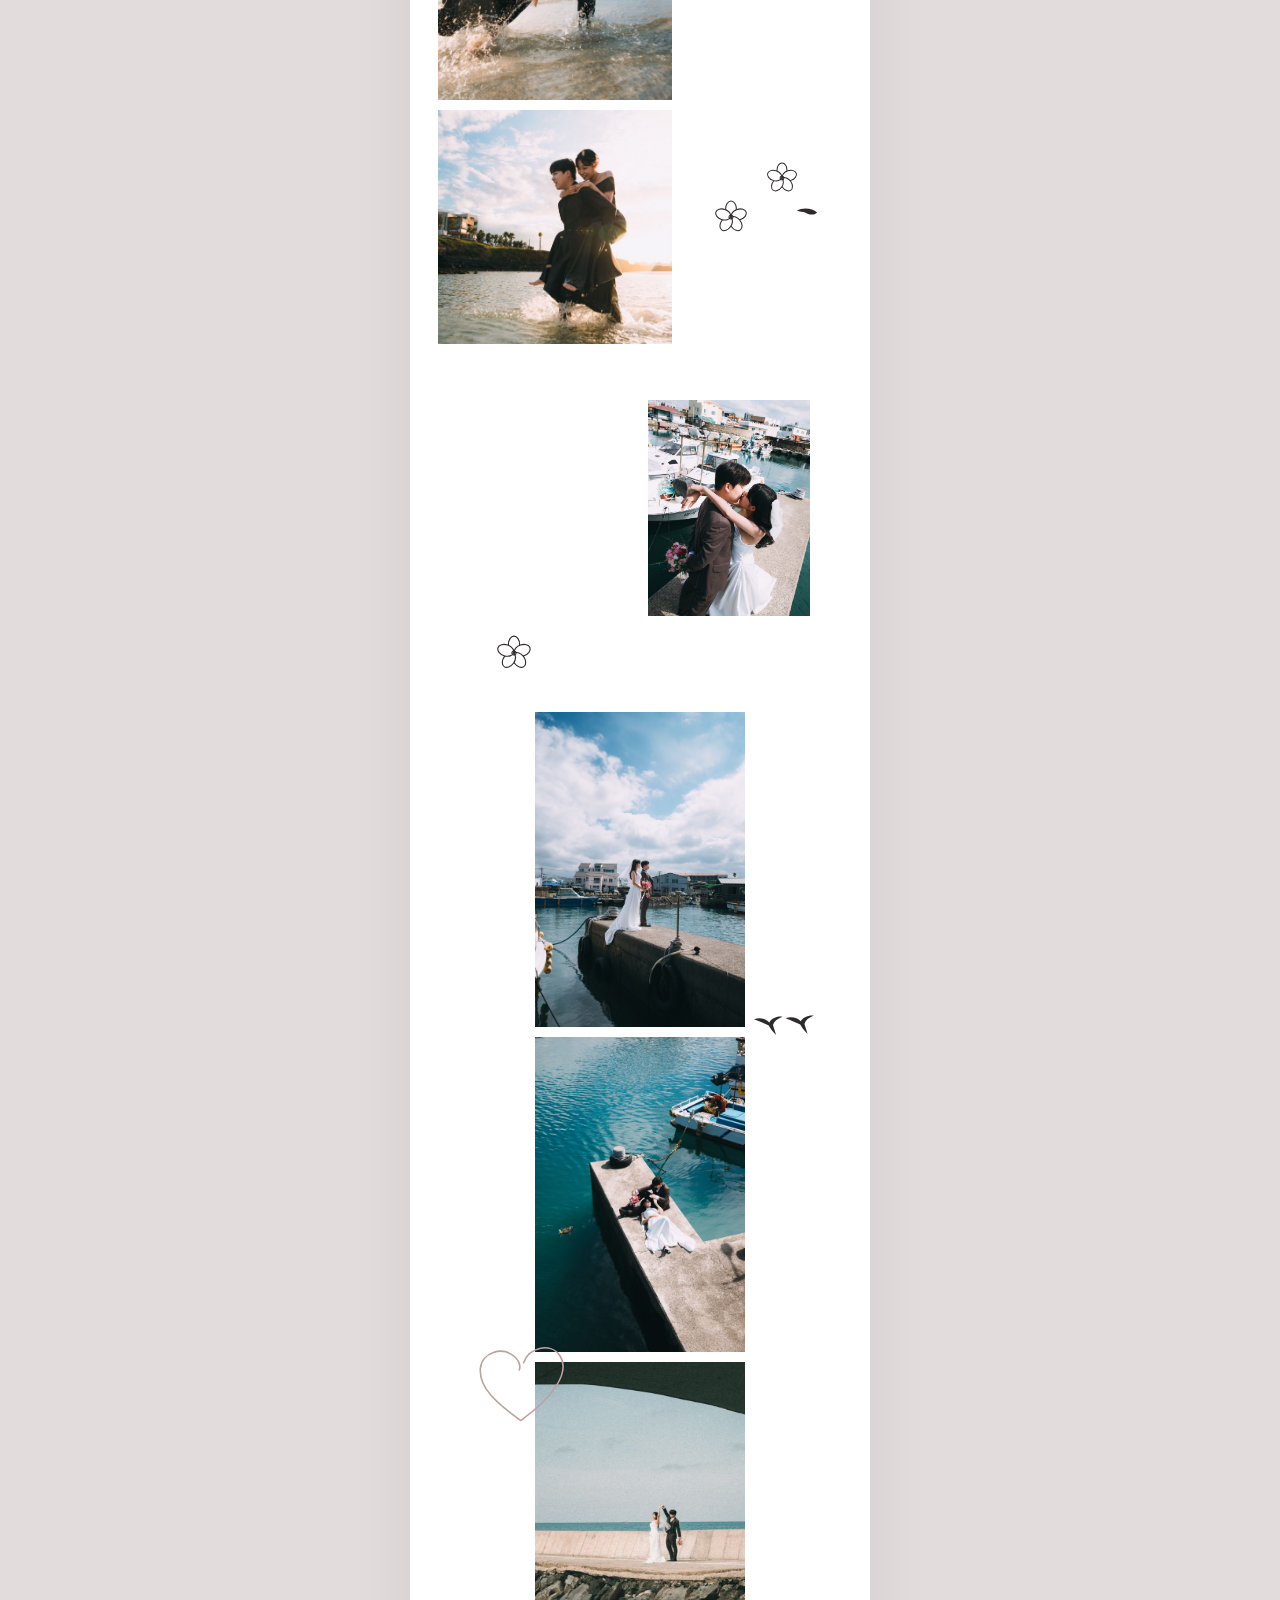
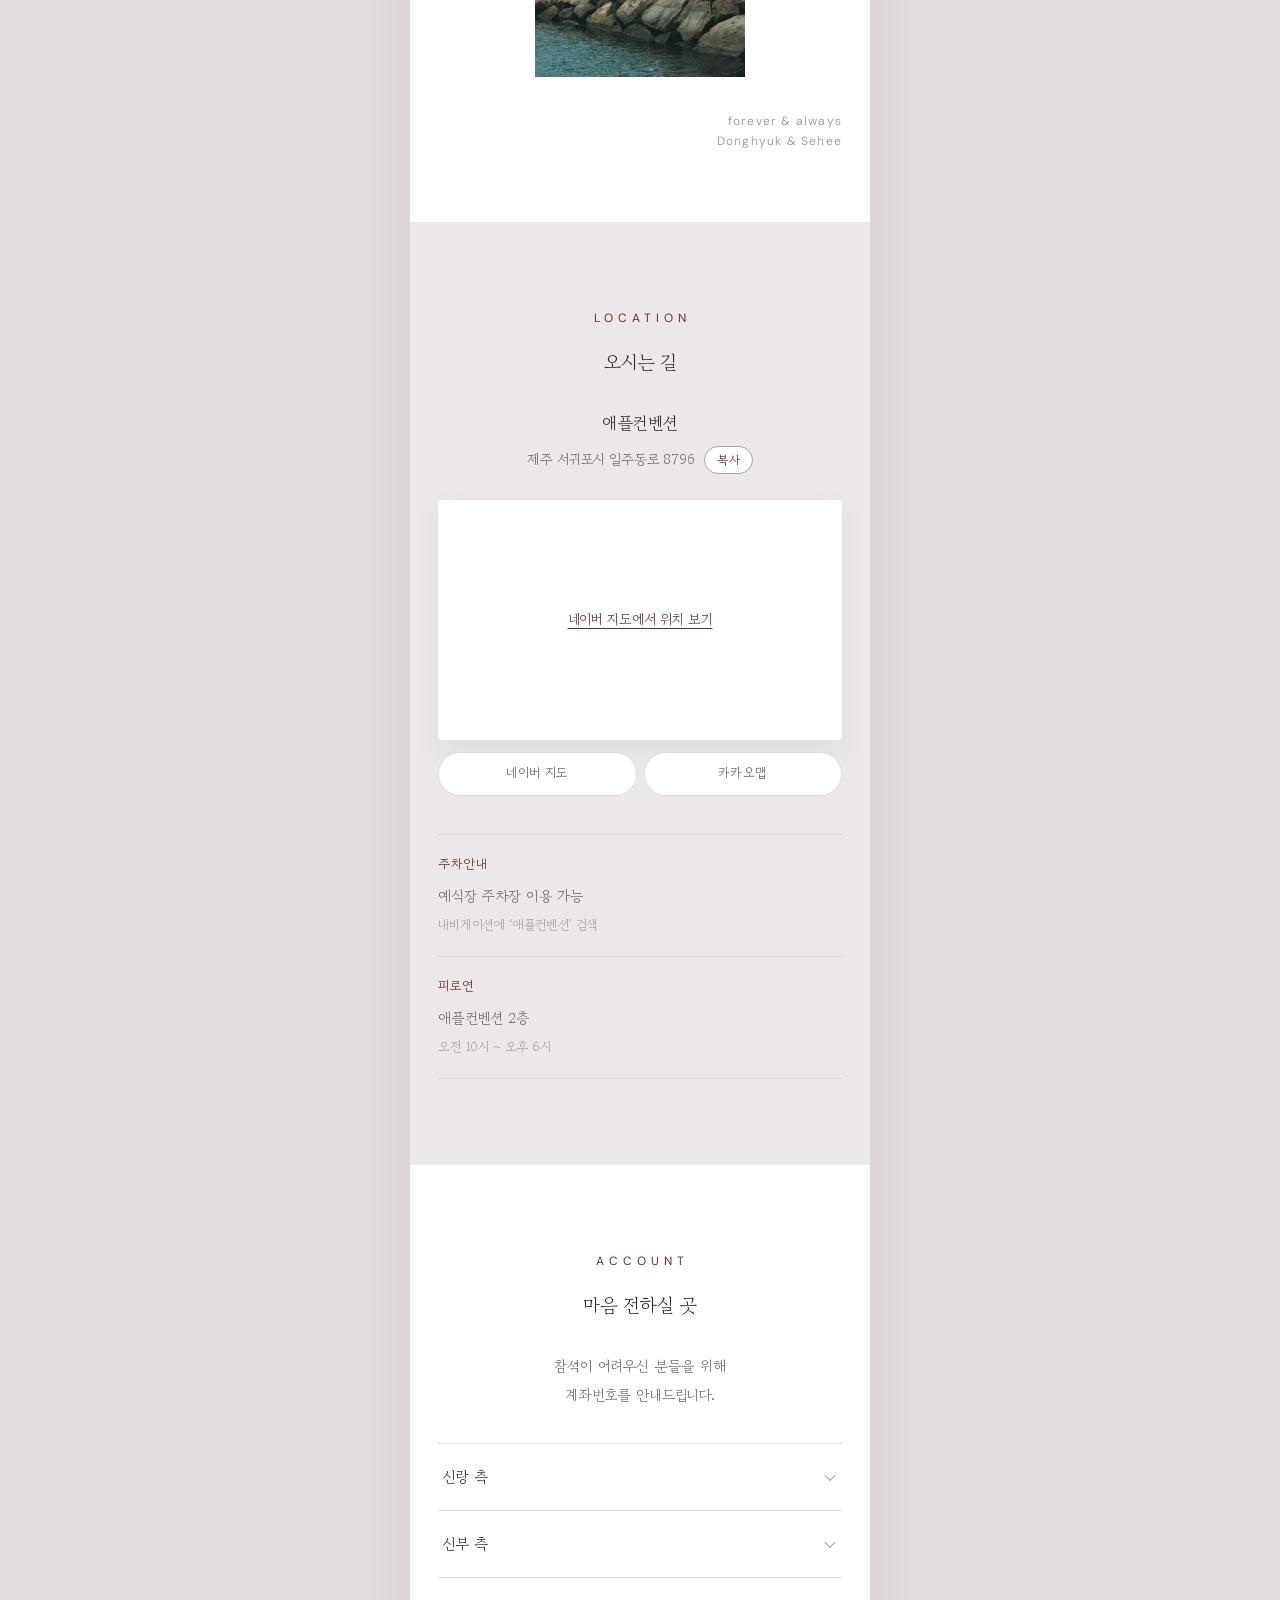
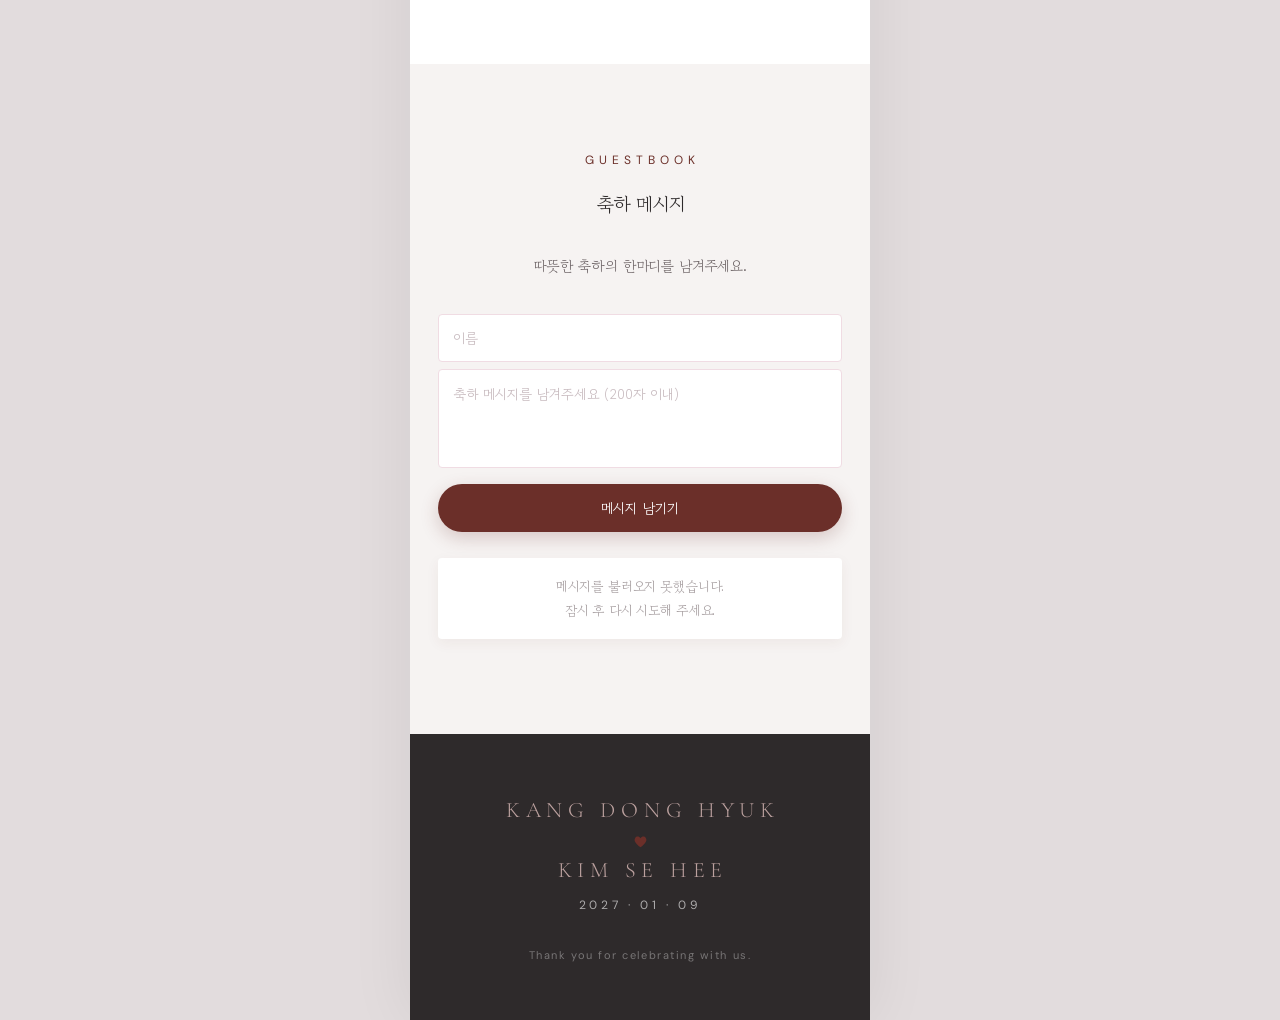
==== commit 95baa514: "✨ 이미지 최적화" ====
--- a/index.html
+++ b/index.html
@@ -19,7 +19,7 @@
     <link rel="preconnect" href="https://fonts.googleapis.com" />
     <link rel="preconnect" href="https://fonts.gstatic.com" crossorigin />
     <link
-      href="https://fonts.googleapis.com/css2?family=Archivo:wght@700;800&family=Caveat+Brush&family=DM+Sans:wght@400;500&family=Pacifico&family=Gaegu:wght@400;700&family=Gowun+Batang:wght@400;700&family=Gowun+Dodum&family=Parisienne&family=Cormorant+Garamond:wght@300;400;500;700&display=swap"
+      href="https://fonts.googleapis.com/css2?family=DM+Sans:wght@400;500;700;800&family=Gowun+Batang:wght@400;700&family=Gowun+Dodum&family=Cormorant+Garamond:wght@300;400;500;700&display=swap"
       rel="stylesheet"
     />
     <link rel="stylesheet" href="style.css" />
@@ -50,6 +50,44 @@
       </svg>
     </button>
     <audio id="bgm" loop preload="auto" src="audio/bgm-jjanjanhan.mp3"></audio>
+
+    <!-- ===== 공유 (맨 위로 버튼 위, 함께 나타남) ===== -->
+    <button class="top-btn share-btn" id="shareBtn" type="button" aria-label="청첩장 공유하기">
+      <!-- Heroicons (Tailwind) · share / outline -->
+      <svg
+        class="top-btn__ico"
+        viewBox="0 0 24 24"
+        fill="none"
+        stroke="currentColor"
+        stroke-width="1.5"
+        aria-hidden="true"
+      >
+        <path
+          stroke-linecap="round"
+          stroke-linejoin="round"
+          d="M7.217 10.907a2.25 2.25 0 1 0 0 2.186m0-2.186c.18.324.283.696.283 1.093s-.103.77-.283 1.093m0-2.186 9.566-5.314m-9.566 7.5 9.566 5.314m0 0a2.25 2.25 0 1 0 3.935 2.186 2.25 2.25 0 0 0-3.935-2.186Zm0-12.814a2.25 2.25 0 1 0 3.933-2.185 2.25 2.25 0 0 0-3.933 2.185Z"
+        />
+      </svg>
+    </button>
+
+    <!-- ===== 맨 위로 (WEDDING DAY 섹션부터 나타남) ===== -->
+    <button class="top-btn" id="topBtn" type="button" aria-label="맨 위로 이동">
+      <!-- Heroicons (Tailwind) · arrow-up / outline -->
+      <svg
+        class="top-btn__ico"
+        viewBox="0 0 24 24"
+        fill="none"
+        stroke="currentColor"
+        stroke-width="1.5"
+        aria-hidden="true"
+      >
+        <path
+          stroke-linecap="round"
+          stroke-linejoin="round"
+          d="M4.5 10.5 12 3m0 0 7.5 7.5M12 3v18"
+        />
+      </svg>
+    </button>
 
     <main class="wrap">
       <!-- ===== 1. HERO ===== -->
@@ -209,43 +247,62 @@
               loading="lazy"
             />
           </figure>
+          <figure class="mosaic__item m6 reveal" data-idx="5">
+            <span class="mosaic__no">( 6 )</span>
+            <img
+              src="images/gallery/RM3_9300_film.jpg"
+              alt="웨딩 스냅 6"
+              loading="lazy"
+            />
+          </figure>
 
           <!-- 여백을 채우는 웨딩 타이포 (장식용) -->
-          <p class="gw gw--just reveal" aria-hidden="true">
-            <span>January</span><span>9th</span>
-          </p>
           <p class="gw gw--date reveal" aria-hidden="true">2027. 01. 09</p>
           <p class="gw gw--vert reveal" aria-hidden="true">WEDDING DAY</p>
           <p class="gw gw--jeju reveal" aria-hidden="true">
-            <b>JEJU</b><span>ISLAND WEDDING</span>
+            <span>IN JEJU ISLAND</span>
           </p>
+
+          <!-- 여백 낙서 (장식용) -->
+          <svg class="gd gd--flower gd--mo1" viewBox="-22 -22 44 44" aria-hidden="true">
+            <g><ellipse cx="0" cy="-10" rx="6.5" ry="9.5" /><ellipse cx="0" cy="-10" rx="6.5" ry="9.5" transform="rotate(72)" /><ellipse cx="0" cy="-10" rx="6.5" ry="9.5" transform="rotate(144)" /><ellipse cx="0" cy="-10" rx="6.5" ry="9.5" transform="rotate(216)" /><ellipse cx="0" cy="-10" rx="6.5" ry="9.5" transform="rotate(288)" /><circle r="2.4" /></g>
+          </svg>
+          <svg class="gd gd--flower gd--mo2" viewBox="-22 -22 44 44" aria-hidden="true">
+            <g><ellipse cx="0" cy="-10" rx="6.5" ry="9.5" /><ellipse cx="0" cy="-10" rx="6.5" ry="9.5" transform="rotate(72)" /><ellipse cx="0" cy="-10" rx="6.5" ry="9.5" transform="rotate(144)" /><ellipse cx="0" cy="-10" rx="6.5" ry="9.5" transform="rotate(216)" /><ellipse cx="0" cy="-10" rx="6.5" ry="9.5" transform="rotate(288)" /><circle r="2.4" /></g>
+          </svg>
+          <svg class="gd gd--leaf gd--mo3" viewBox="0 0 24 12" aria-hidden="true">
+            <path d="M1 4 C7 0 18 1 23 6 C19 10 13 8 10 6 C7 5 4 5 1 4 Z" />
+          </svg>
         </div>
 
         <!-- 모자이크 아래 — 여백을 살린 에디토리얼 배치 + 손그림 낙서
              캐주얼(6~9) · 바다·항구(10~15) / 라이트박스에서 함께 넘겨 볼 수 있음 -->
         <div class="gallery-more gal">
           <div class="gal__pair">
-            <figure class="mosaic__item gal__f reveal" data-idx="5">
+            <figure class="mosaic__item gal__f reveal" data-idx="6">
+              <span class="mosaic__no">( 7 )</span>
               <img
                 src="images/gallery/RM3_1355.jpg"
-                alt="웨딩 스냅 6"
-                loading="lazy"
-              />
-            </figure>
-            <figure class="mosaic__item gal__f reveal" data-idx="6">
-              <img
-                src="images/gallery/RM3_1291.jpg"
                 alt="웨딩 스냅 7"
                 loading="lazy"
               />
             </figure>
+            <figure class="mosaic__item gal__f reveal" data-idx="7">
+              <span class="mosaic__no">( 8 )</span>
+              <img
+                src="images/gallery/RM3_1291.jpg"
+                alt="웨딩 스냅 8"
+                loading="lazy"
+              />
+            </figure>
           </div>
 
           <div class="gal__stagger">
-            <figure class="mosaic__item gal__f gal__r reveal" data-idx="7">
+            <figure class="mosaic__item gal__f gal__r reveal" data-idx="8">
+              <span class="mosaic__no">( 9 )</span>
               <img
                 src="images/gallery/RM3_1629.jpg"
-                alt="웨딩 스냅 8"
+                alt="웨딩 스냅 9"
                 loading="lazy"
               />
             </figure>
@@ -254,10 +311,11 @@
                 d="M3 27 C6 14 18 3 30 4 C40 5 37 17 25 19 C17 20 11 16 13 11"
               />
             </svg>
-            <figure class="mosaic__item gal__f gal__l reveal" data-idx="8">
+            <figure class="mosaic__item gal__f gal__l reveal" data-idx="9">
+              <span class="mosaic__no">( 10 )</span>
               <img
                 src="images/gallery/RM3_1477.jpg"
-                alt="웨딩 스냅 9"
+                alt="웨딩 스냅 10"
                 loading="lazy"
               />
             </figure>
@@ -302,19 +360,19 @@
                 <circle r="2.4" />
               </g>
             </svg>
-            <figure class="mosaic__item gal__f reveal" data-idx="9">
+            <figure class="mosaic__item gal__f reveal" data-idx="10">
               <img
                 src="images/gallery/RM3_2299.jpg"
-                alt="웨딩 스냅 10"
+                alt="웨딩 스냅 11"
                 loading="lazy"
               />
             </figure>
           </div>
           <div class="gal__hero gal__hero--low">
-            <figure class="mosaic__item gal__f reveal" data-idx="10">
+            <figure class="mosaic__item gal__f reveal" data-idx="11">
               <img
                 src="images/gallery/RM3_2643.jpg"
-                alt="웨딩 스냅 11"
+                alt="웨딩 스냅 12"
                 loading="lazy"
               />
             </figure>
@@ -402,10 +460,10 @@
           </div>
 
           <div class="gal__detail">
-            <figure class="mosaic__item gal__f reveal" data-idx="11">
+            <figure class="mosaic__item gal__f reveal" data-idx="12">
               <img
                 src="images/gallery/RM3_0352.jpg"
-                alt="웨딩 스냅 12"
+                alt="웨딩 스냅 13"
                 loading="lazy"
               />
             </figure>
@@ -450,10 +508,10 @@
           </svg>
 
           <div class="gal__stack">
-            <figure class="mosaic__item gal__f reveal" data-idx="12">
+            <figure class="mosaic__item gal__f reveal" data-idx="13">
               <img
                 src="images/gallery/RM3_0221.jpg"
-                alt="웨딩 스냅 13"
+                alt="웨딩 스냅 14"
                 loading="lazy"
               />
               <svg class="gd gd--birds" viewBox="0 0 120 50" aria-hidden="true">
@@ -465,18 +523,18 @@
                 />
               </svg>
             </figure>
-            <figure class="mosaic__item gal__f reveal" data-idx="13">
+            <figure class="mosaic__item gal__f reveal" data-idx="14">
               <img
                 src="images/gallery/RM3_0142.jpg"
-                alt="웨딩 스냅 14"
+                alt="웨딩 스냅 15"
                 loading="lazy"
               />
             </figure>
-            <figure class="mosaic__item gal__f gal__zoom reveal" data-idx="14">
+            <figure class="mosaic__item gal__f gal__zoom reveal" data-idx="15">
               <div class="gal__crop">
                 <img
                   src="images/gallery/RM3_0646_film.jpg"
-                  alt="웨딩 스냅 15"
+                  alt="웨딩 스냅 16"
                   loading="lazy"
                 />
               </div>
--- a/style.css
+++ b/style.css
@@ -22,23 +22,10 @@
 
 /* ---------------------------------------------------------
    상단 캡션 폰트 — fonts/ 폴더에 아래 파일명으로 넣으면 적용됩니다.
-   Widescreen VF (Weight Mixed) : Widescreen-VF.woff2 / .ttf
-   SD 노벰버 (산돌)              : SDNovember-Regular.woff2 / .otf / .ttf
    210 눈꽃                      : 210Nunkkot.woff2 / .otf / .ttf
    SD 잔 (산돌)                  : SDJan-Regular.woff2 / .otf / .ttf
-   파일이 없으면 Archivo / Gowun Dodum 으로 표시됩니다.
+   파일이 없으면 Cormorant Garamond / Gowun Batang 으로 표시됩니다.
    --------------------------------------------------------- */
-@font-face {
-  font-family: "Widescreen";
-  src:
-    local("Widescreen VF"),
-    local("Widescreen"),
-    url("fonts/Widescreen-VF.woff2") format("woff2"),
-    url("fonts/Widescreen-VF.ttf") format("truetype");
-  font-weight: 100 900;
-  font-style: normal;
-  font-display: swap;
-}
 @font-face {
   font-family: "210 Nunkkot";
   src:
@@ -62,19 +49,6 @@
     url("fonts/SDJan-Regular.woff2") format("woff2"),
     url("fonts/SDJan-Regular.otf") format("opentype"),
     url("fonts/SDJan-Regular.ttf") format("truetype");
-  font-weight: 400;
-  font-style: normal;
-  font-display: swap;
-}
-@font-face {
-  font-family: "SD November";
-  src:
-    local("SD November"),
-    local("SDNovember"),
-    local("SDNovember-Regular"),
-    url("fonts/SDNovember-Regular.woff2") format("woff2"),
-    url("fonts/SDNovember-Regular.otf") format("opentype"),
-    url("fonts/SDNovember-Regular.ttf") format("truetype");
   font-weight: 400;
   font-style: normal;
   font-display: swap;
@@ -1193,7 +1167,7 @@
 .m2 {
   grid-column: 4/7;
   grid-row: 2/4;
-  aspect-ratio: 3/2;
+  aspect-ratio: 4/3;
 }
 .m3 {
   grid-column: 2/5;
@@ -1206,15 +1180,15 @@
   aspect-ratio: 1/1;
 }
 .m5 {
-  /* 6번 자리까지 넓혀 크게 보여주는 가로 컷 */
-  grid-column: 1/7;
+  grid-column: 1/4;
   grid-row: 7/10;
-  aspect-ratio: 3/2;
+  aspect-ratio: 2/3;
 }
 .m6 {
-  grid-column: 3/6;
-  grid-row: 8/10;
-  aspect-ratio: 3/2;
+  /* 5번 옆에 나란히 */
+  grid-column: 4/7;
+  grid-row: 7/10;
+  aspect-ratio: 2/3;
 }
 
 /* 세로 사진을 정사각·가로 칸에 넣을 때 인물이 보이도록 위치 보정 */
@@ -1346,6 +1320,25 @@
   top: 22%;
   width: 34px;
 }
+/* 위쪽 모자이크(1~6번) 여백 낙서 */
+.gd--mo1 {
+  position: absolute;
+  right: 38%;
+  top: 3.6%;
+  width: 40px;
+}
+.gd--mo2 {
+  position: absolute;
+  right: 6%;
+  top: 40.6%;
+  width: 32px;
+}
+.gd.gd--mo3 {
+  position: absolute;
+  right: 17%;
+  top: 46.5%;
+  width: 22px;
+}
 .gd--f1 {
   width: 38px;
   margin: 18px 0 0 14%;
@@ -1399,7 +1392,7 @@
   align-items: baseline;
   gap: 10px;
   margin: 56px 0 18px;
-  font-family: "Archivo", sans-serif;
+  font-family: "DM Sans", sans-serif;
   font-weight: 800;
   font-size: calc(var(--gw, 404px) * 0.056);
   letter-spacing: -0.02em;
@@ -1442,11 +1435,11 @@
   z-index: 1;
 }
 
-/* JUST / MARRIED — 우상단, 오른쪽으로 흘러넘치게 */
+/* Our / Forever — 우상단, 오른쪽으로 흘러넘치게 */
 .gw--just {
   left: 51%;
   top: 3%;
-  font-family: "Archivo", sans-serif;
+  font-family: "DM Sans", sans-serif;
   font-weight: 800;
   font-size: calc(var(--gw) * 0.101);
   line-height: 0.95;
@@ -1470,26 +1463,26 @@
 }
 
 /* WEDDING DAY — 좌측 좁은 여백에 세로쓰기 */
+/* 3번 사진 왼쪽 위에 붙여서 — 1칸 폭 = (100% - 간격 5개) / 6 */
 .gw--vert {
-  left: 1.5%;
-  top: 37%;
+  right: calc(100% - (100% - 35px) / 6 - 7px + 5px);
+  top: 34.8%;
   writing-mode: vertical-rl;
-  font-family: "Archivo", sans-serif;
-  font-weight: 700;
-  font-size: calc(var(--gw) * 0.026);
+  font-family: var(--font-sm); /* 2027. 01. 09 와 같은 글씨·크기 */
+  font-size: calc(var(--gw) * 0.032);
   letter-spacing: 0.3em;
   color: var(--pink-sb);
 }
 
-/* JEJU ISLAND WEDDING — m3 오른쪽 여백 */
+/* IN JEJU ISLAND — m3 오른쪽 여백, 2번 사진 바로 아래에 붙여서 */
 .gw--jeju {
   left: 69%;
-  top: 37.5%;
+  top: 34.9%;
   color: var(--pink);
 }
 .gw--jeju b {
   display: block;
-  font-family: "Archivo", sans-serif;
+  font-family: "DM Sans", sans-serif;
   font-weight: 800;
   font-size: calc(var(--gw) * 0.098);
   line-height: 0.9;
@@ -1497,9 +1490,9 @@
 }
 .gw--jeju span {
   display: block;
-  margin-top: 7px;
-  font-family: var(--font-sm);
-  font-size: calc(var(--gw) * 0.024);
+  margin-top: 0;
+  font-family: var(--font-sm); /* 2027. 01. 09 와 같은 글씨·크기 */
+  font-size: calc(var(--gw) * 0.032);
   letter-spacing: 0.22em;
   color: var(--ink-3);
 }
@@ -1822,6 +1815,44 @@
   color: var(--pink);
   transition: opacity 0.2s;
 }
+/* 맨 위로 버튼 — 음악 버튼과 같은 모양, 오른쪽 아래 */
+.top-btn {
+  position: fixed;
+  bottom: 20px;
+  right: max(16px, calc(50vw - 230px + 16px));
+  z-index: 60;
+  width: 38px;
+  height: 38px;
+  border-radius: 50%;
+  background: rgba(255, 255, 255, 0.82);
+  backdrop-filter: blur(6px);
+  box-shadow: 0 2px 10px rgba(46, 42, 43, 0.12);
+  display: flex;
+  align-items: center;
+  justify-content: center;
+  opacity: 0;
+  visibility: hidden;
+  transform: translateY(8px);
+  transition:
+    opacity 0.3s,
+    transform 0.3s,
+    visibility 0.3s;
+}
+.top-btn.is-show {
+  opacity: 1;
+  visibility: visible;
+  transform: none;
+}
+/* 공유 버튼 — 맨 위로 버튼 바로 위 */
+.share-btn {
+  bottom: 68px;
+}
+.top-btn__ico {
+  width: 18px;
+  height: 18px;
+  color: var(--pink);
+}
+
 /* 재생 중 — 음표가 살짝 흔들림 */
 .bgm-btn[aria-pressed="true"] .bgm-ico {
   animation: note 1.6s ease-in-out infinite;
